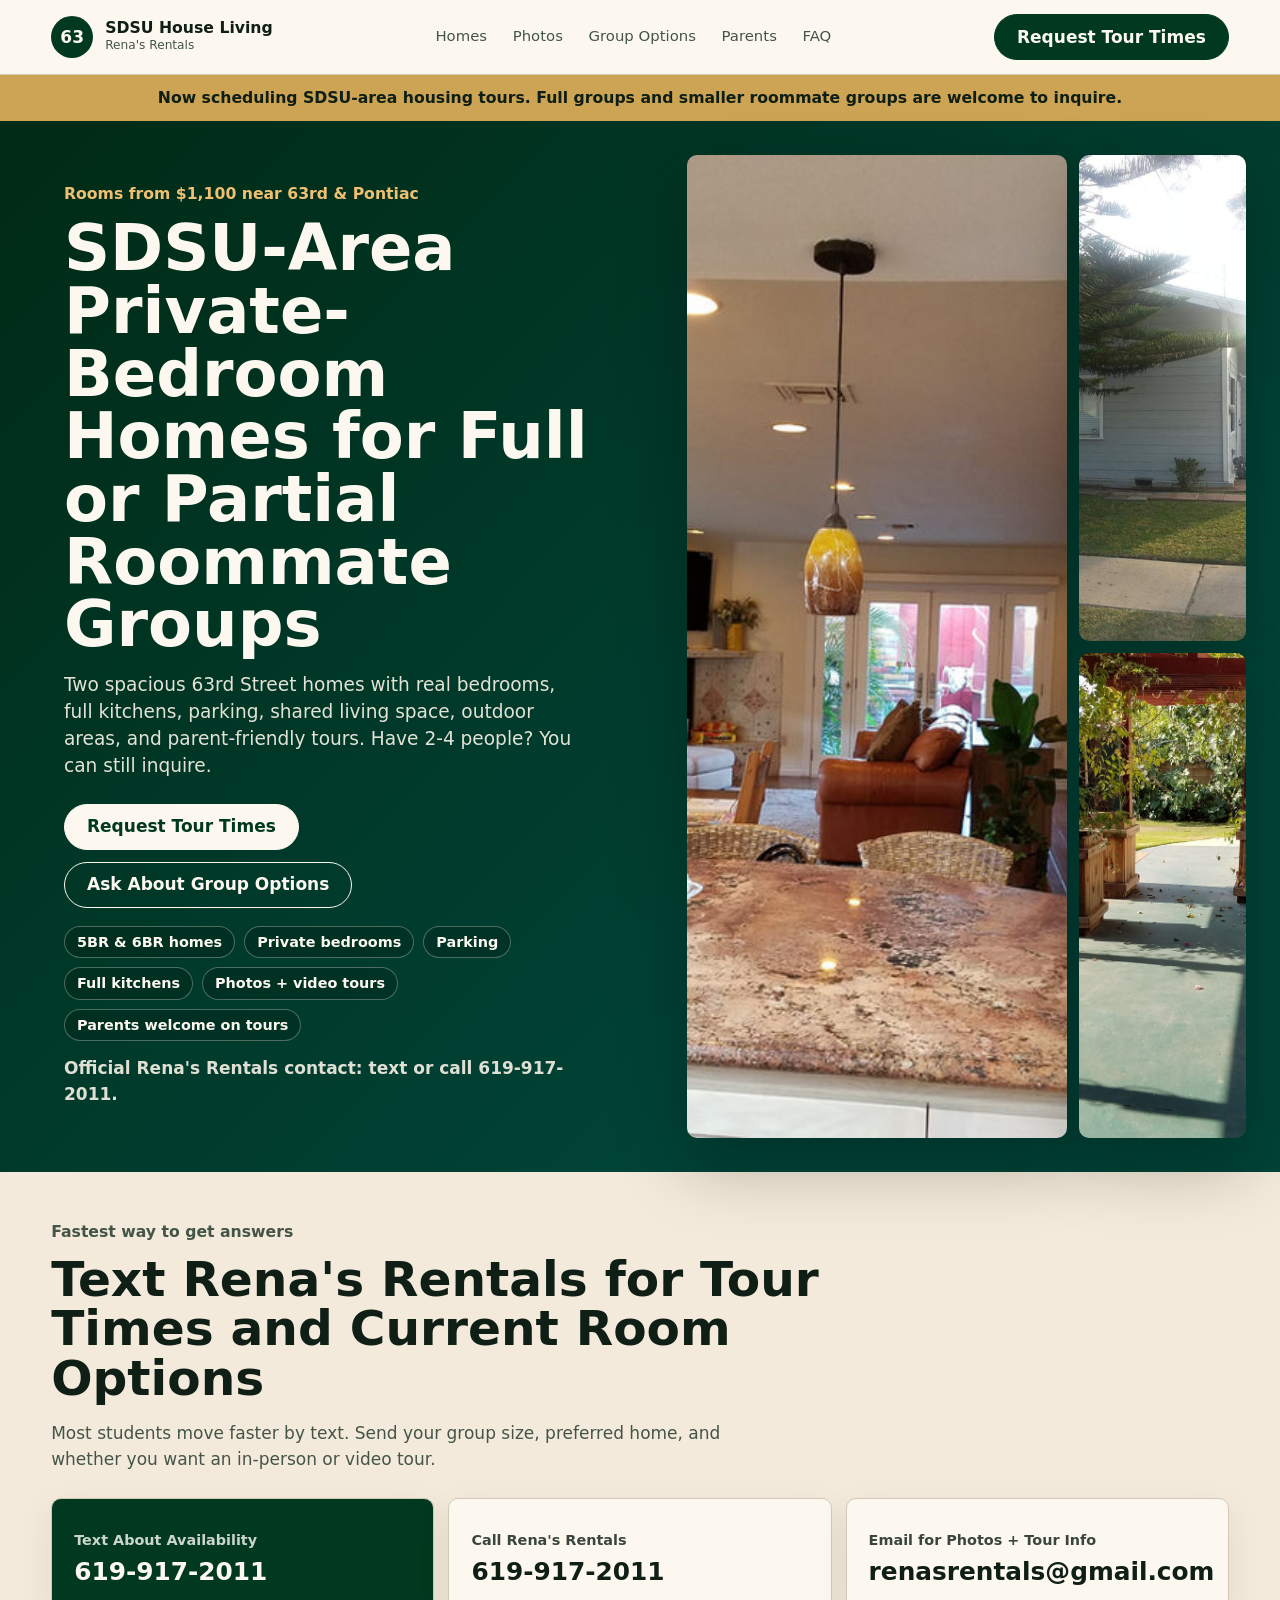
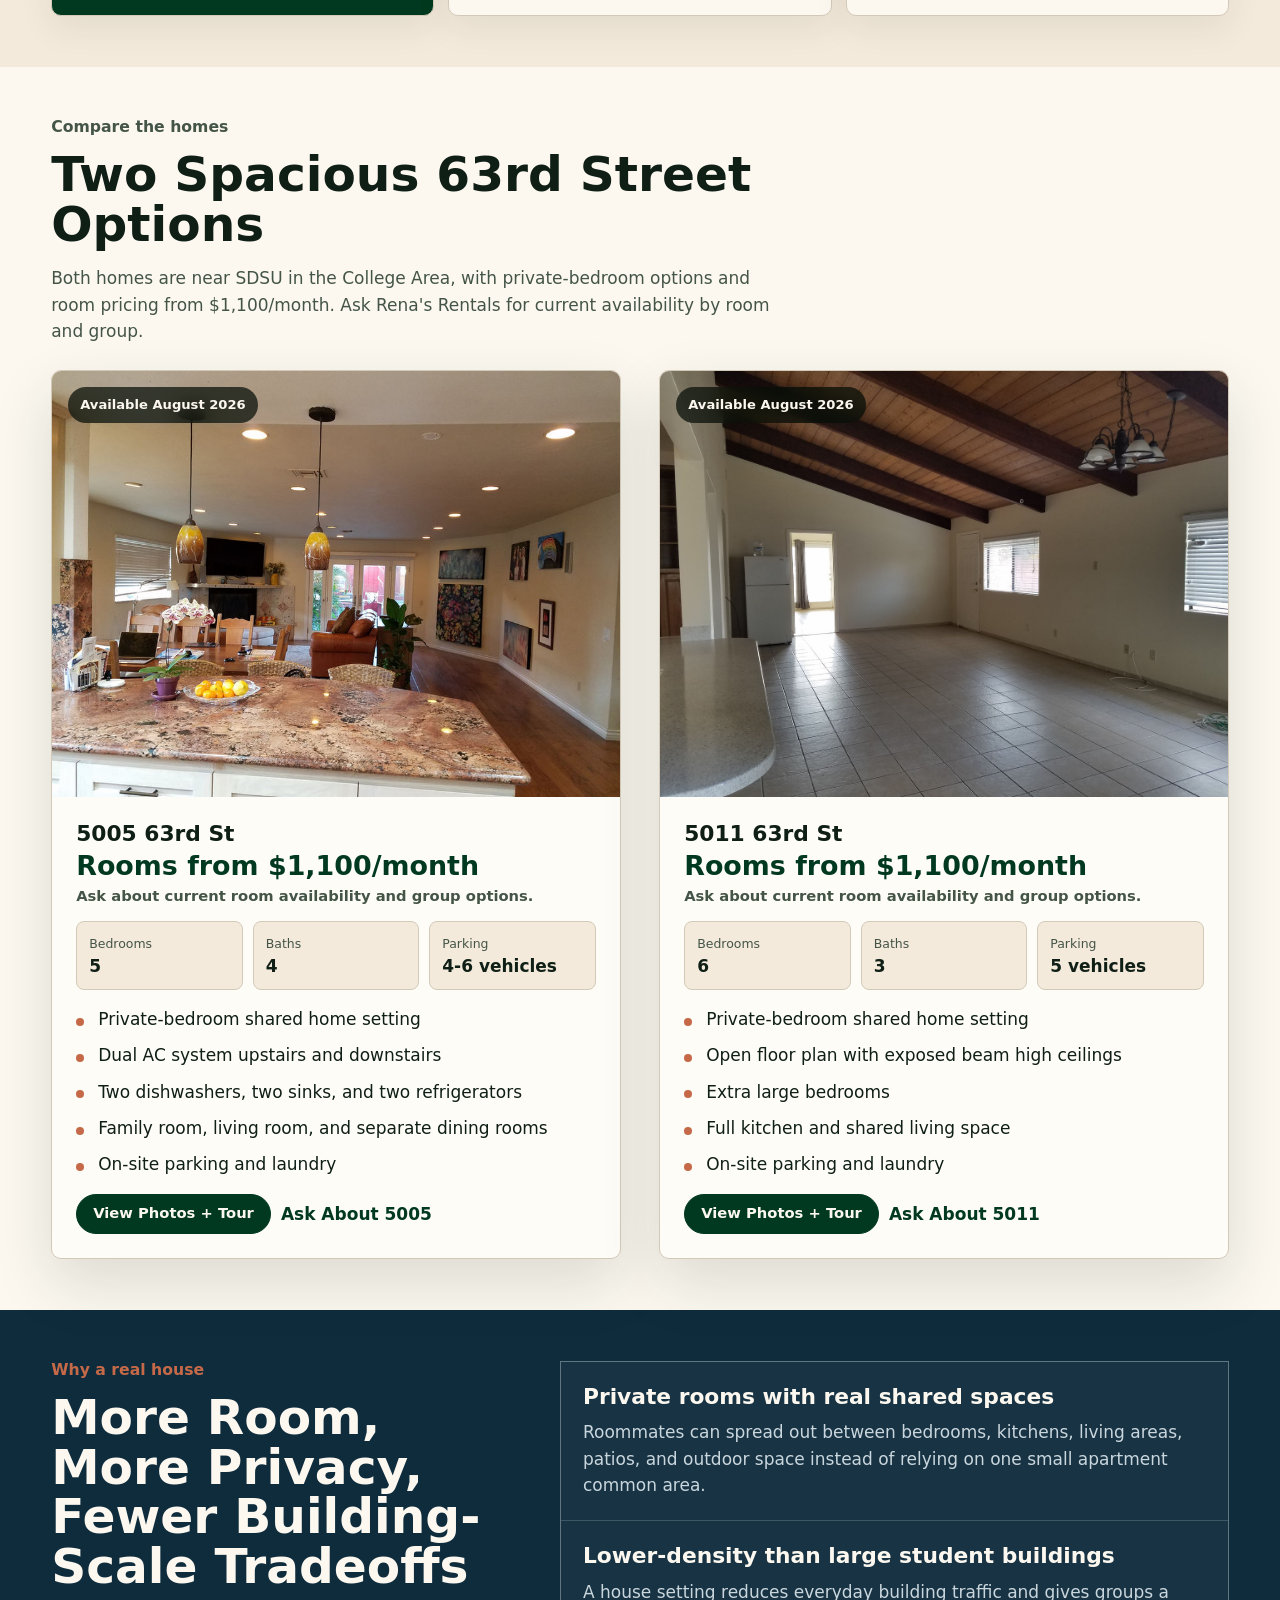
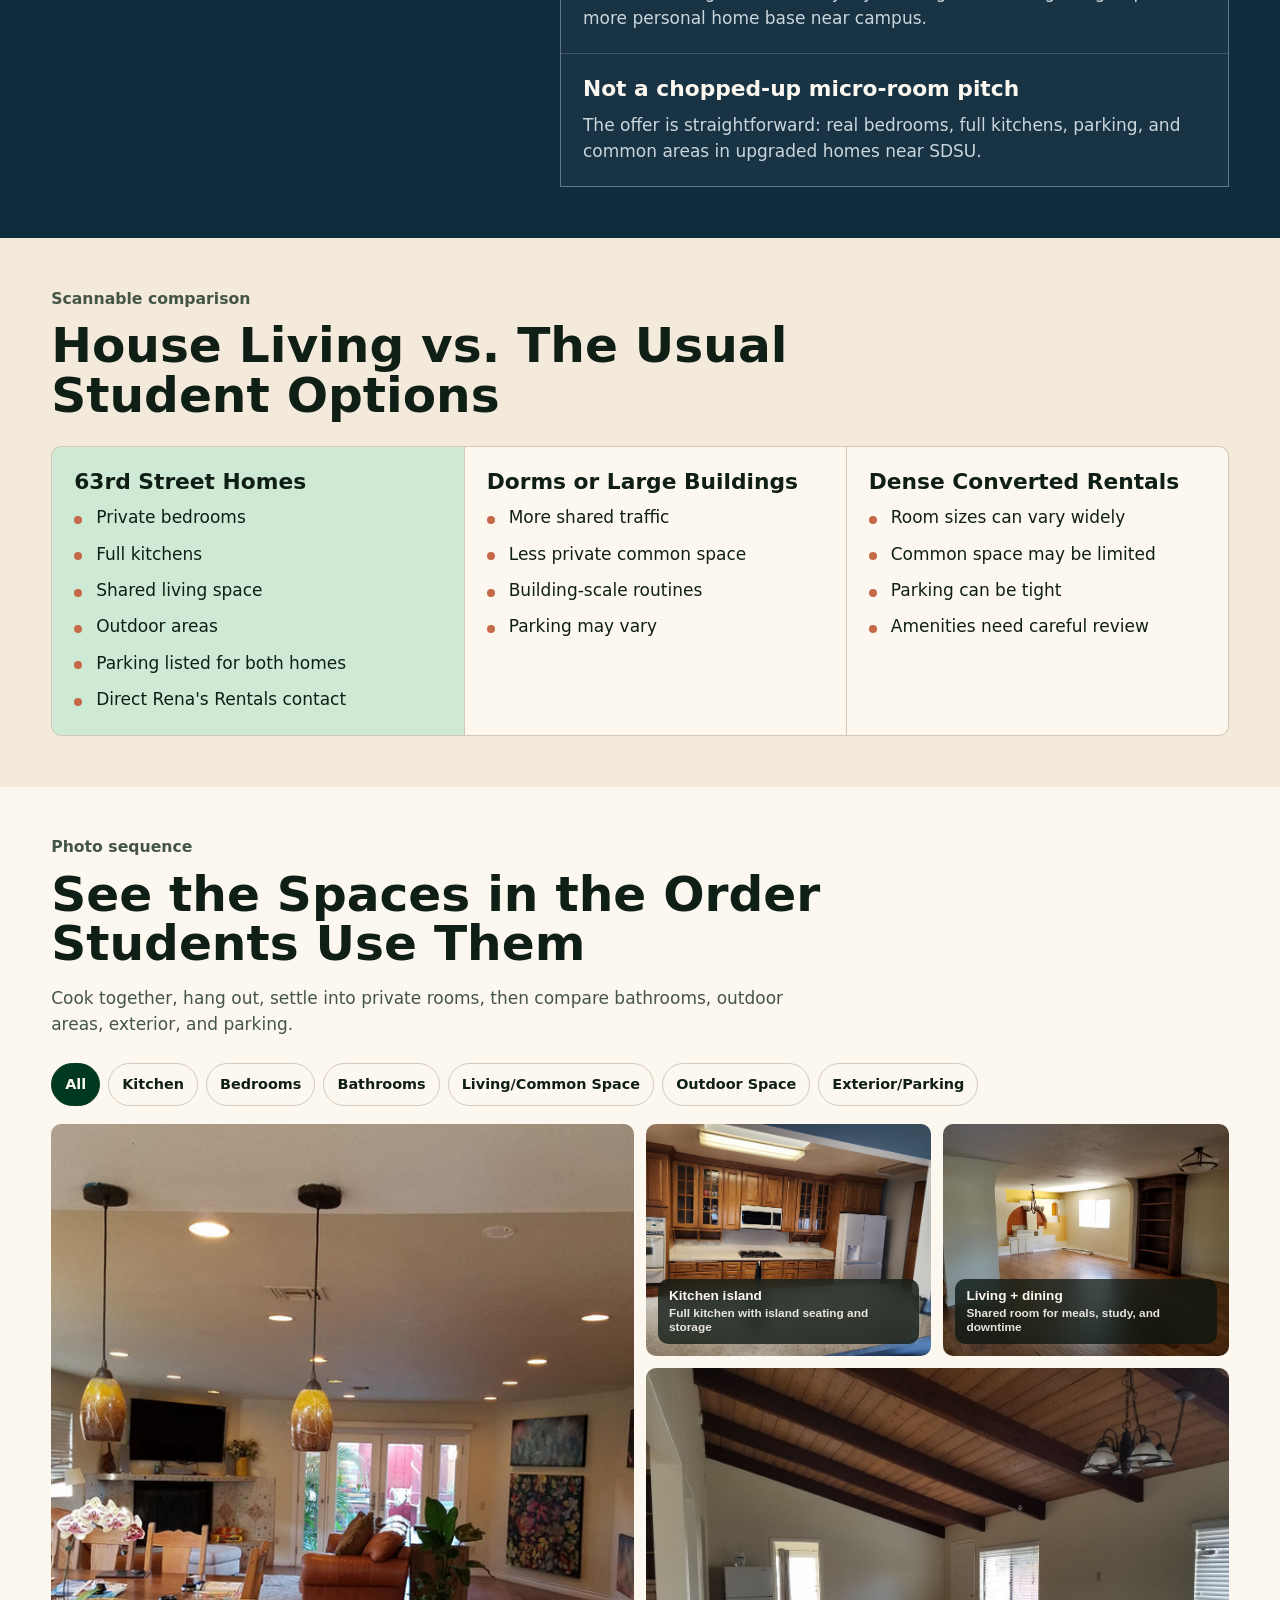
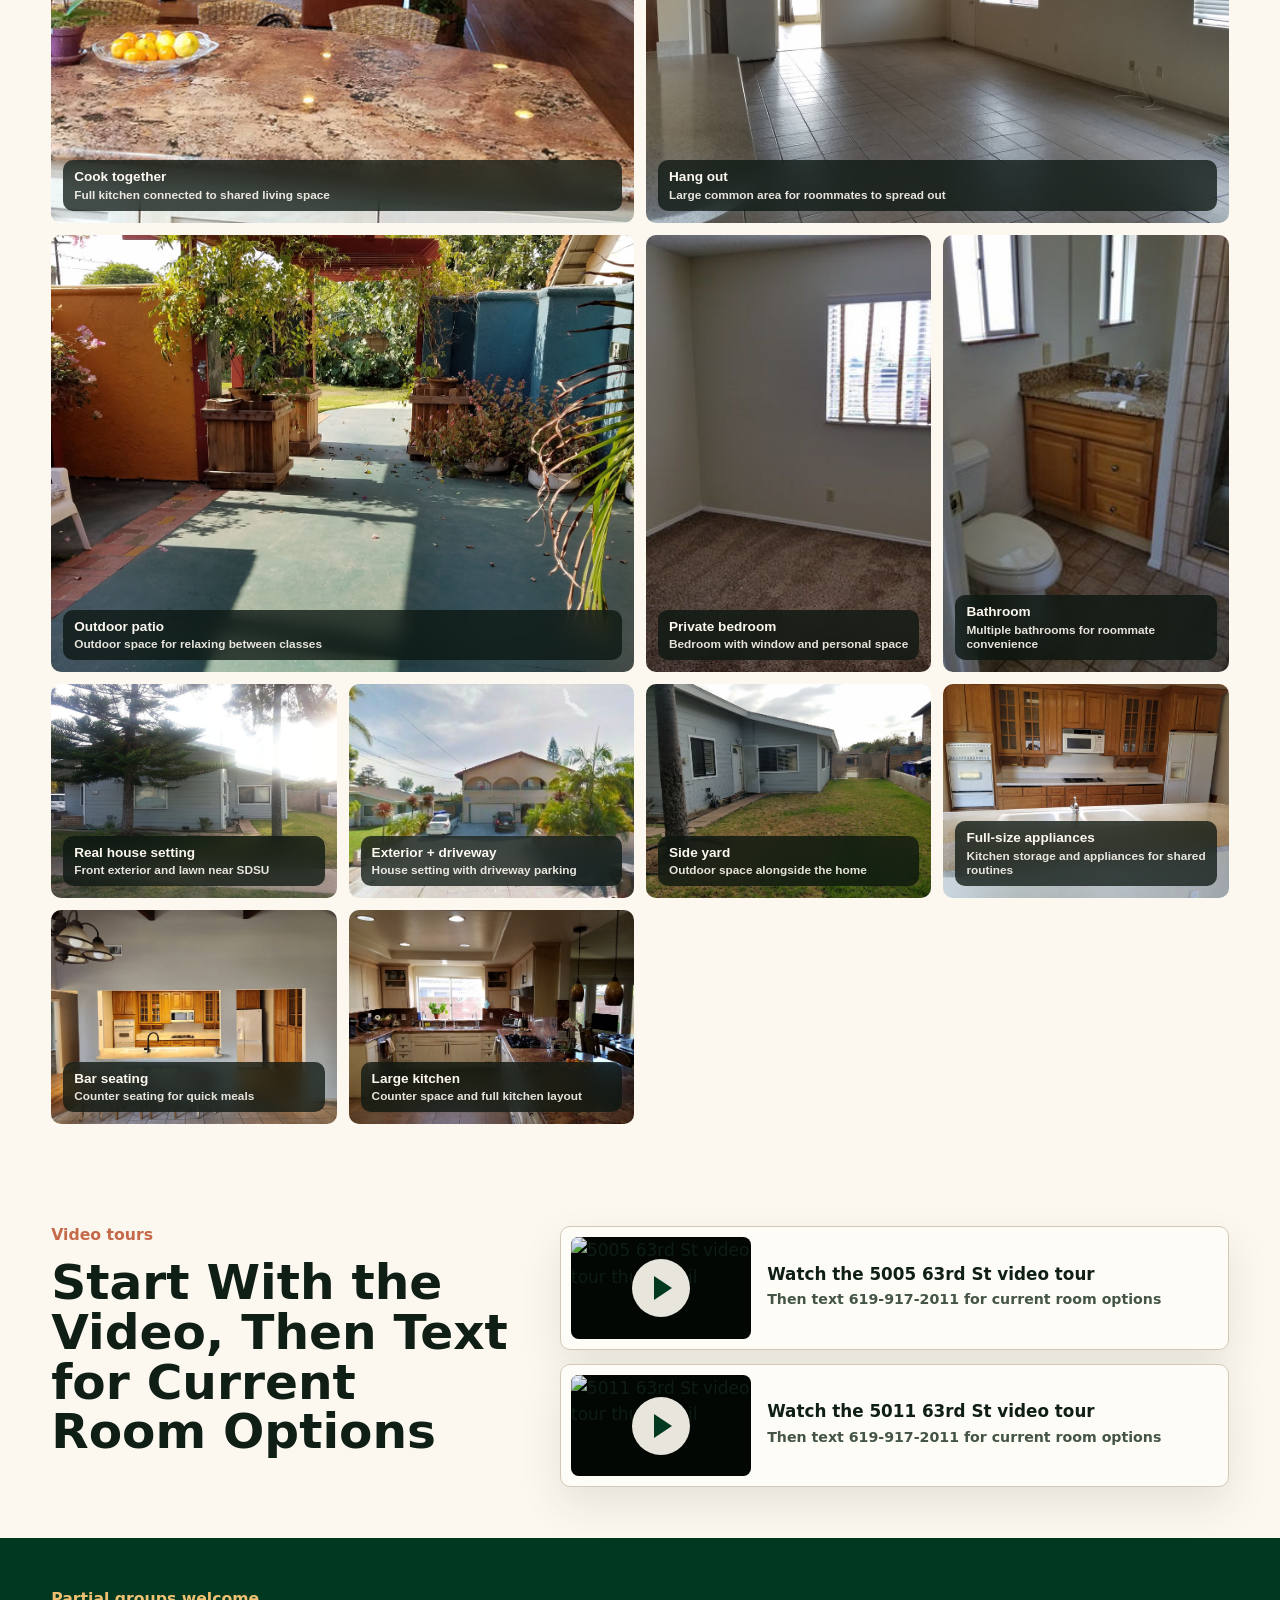
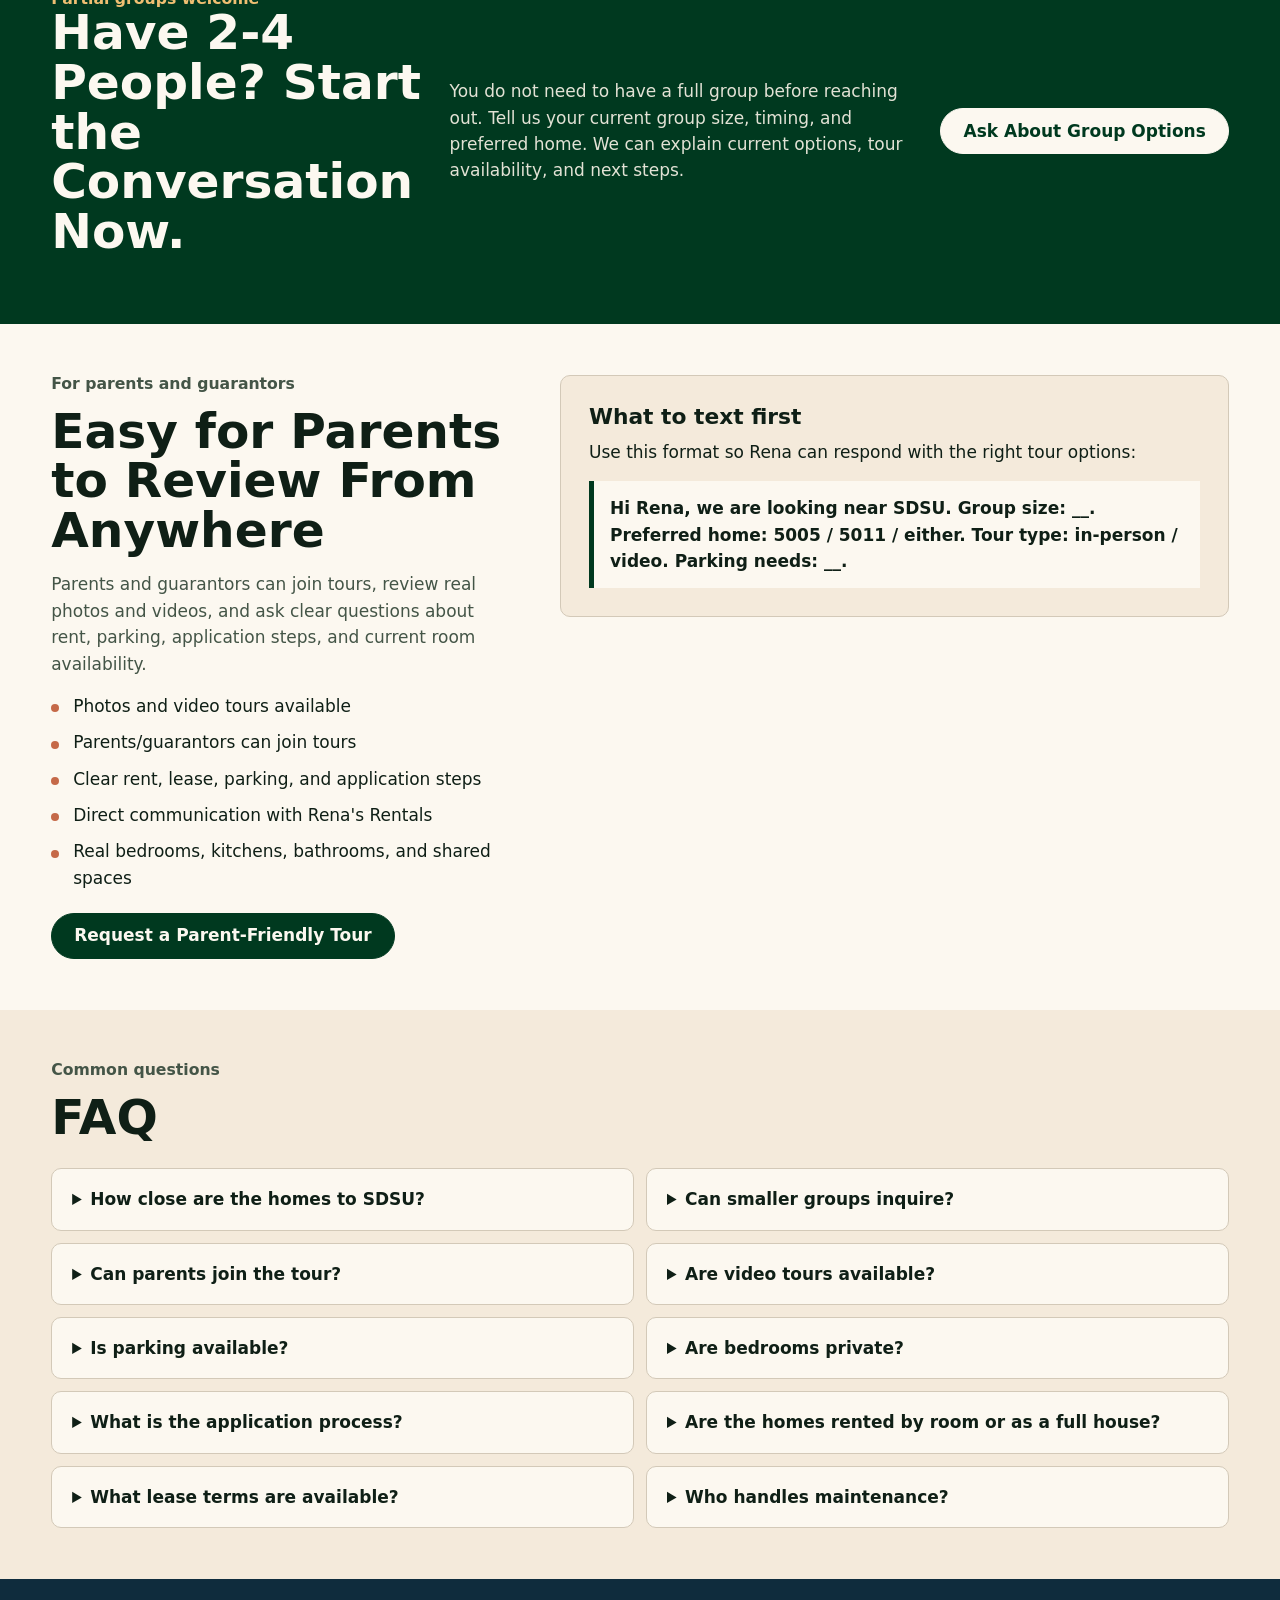
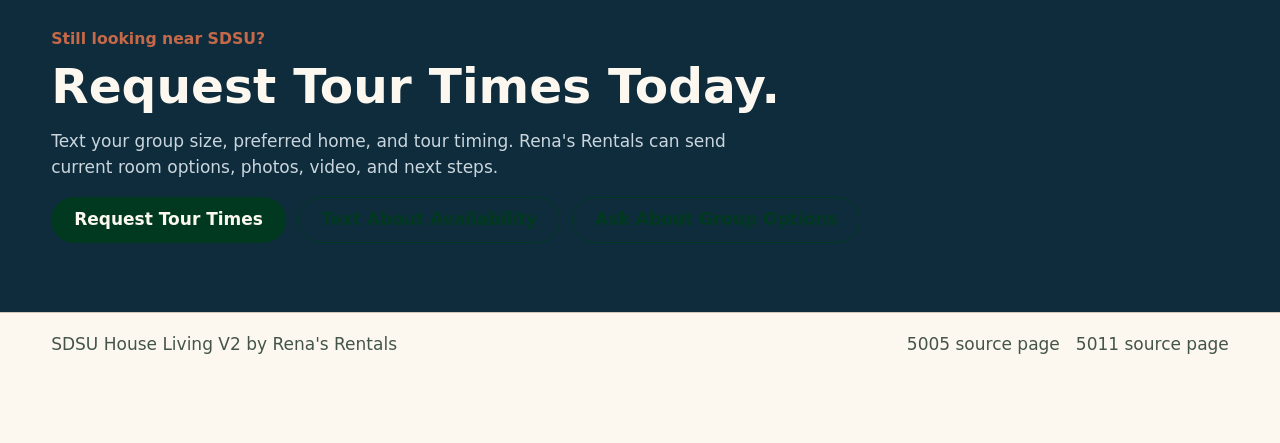
==== index.html @ 227c3fd7 "Initial commit via Netlify [skip ci]" ====
<!doctype html>
<html lang="en">
  <head>
    <meta charset="utf-8">
    <meta name="viewport" content="width=device-width, initial-scale=1">
    <title>SDSU House Living V2 | Private Rooms Near SDSU</title>
    <meta
      name="description"
      content="Private-bedroom SDSU-area homes on 63rd Street with rooms from $1,100, parking, full kitchens, shared living space, and parent-friendly tours."
    >
    <link rel="stylesheet" href="styles-v2.css">
  </head>
  <body>
    <header class="site-header">
      <a class="brand" href="#top" aria-label="SDSU House Living V2 home">
        <span class="brand-mark">63</span>
        <span>
          <strong>SDSU House Living</strong>
          <small>Rena's Rentals</small>
        </span>
      </a>
      <nav class="main-nav" aria-label="Primary navigation">
        <a href="#homes">Homes</a>
        <a href="#gallery">Photos</a>
        <a href="#groups">Group Options</a>
        <a href="#parents">Parents</a>
        <a href="#faq">FAQ</a>
      </nav>
      <a class="button header-cta" data-cta="hero_request_tour" href="#tour">Request Tour Times</a>
    </header>

    <main id="top">
      <section class="urgency-strip" aria-label="Tour scheduling notice">
        <p>Now scheduling SDSU-area housing tours. Full groups and smaller roommate groups are welcome to inquire.</p>
      </section>

      <section class="hero" aria-labelledby="hero-title">
        <div class="hero-copy">
          <p class="eyebrow">Rooms from $1,100 near 63rd & Pontiac</p>
          <h1 id="hero-title">SDSU-Area Private-Bedroom Homes for Full or Partial Roommate Groups</h1>
          <p class="hero-subhead">
            Two spacious 63rd Street homes with real bedrooms, full kitchens, parking, shared living
            space, outdoor areas, and parent-friendly tours. Have 2-4 people? You can still inquire.
          </p>
          <div class="hero-actions" aria-label="Primary actions">
            <a class="button" data-cta="hero_request_tour" href="#tour">Request Tour Times</a>
            <a class="button button-secondary" data-cta="hero_group_options" href="#groups">Ask About Group Options</a>
          </div>
          <ul class="proof-chips" aria-label="Key property facts">
            <li>5BR & 6BR homes</li>
            <li>Private bedrooms</li>
            <li>Parking</li>
            <li>Full kitchens</li>
            <li>Photos + video tours</li>
            <li>Parents welcome on tours</li>
          </ul>
          <p class="trust-line">Official Rena's Rentals contact: text or call 619-917-2011.</p>
        </div>
        <div class="hero-media" aria-label="Property photo collage">
          <img class="hero-main-image" src="assets/property-02.jpeg" alt="Kitchen and shared living space at a Rena's Rentals 63rd Street home">
          <div class="hero-stack" aria-hidden="true">
            <img src="assets/property-11.jpg" alt="">
            <img src="assets/property-08.jpeg" alt="">
          </div>
        </div>
      </section>

      <section class="section contact-choice" id="tour" aria-labelledby="tour-title">
        <div class="section-heading">
          <p class="eyebrow">Fastest way to get answers</p>
          <h2 id="tour-title">Text Rena's Rentals for Tour Times and Current Room Options</h2>
          <p>
            Most students move faster by text. Send your group size, preferred home, and whether you
            want an in-person or video tour.
          </p>
        </div>
        <div class="contact-grid">
          <a class="contact-card primary" data-cta="sticky_text" href="sms:+16199172011?&body=Hi%20Rena%2C%20I%27m%20interested%20in%20the%2063rd%20Street%20SDSU%20homes.%20My%20group%20size%20is%20">
            <span>Text About Availability</span>
            <strong>619-917-2011</strong>
          </a>
          <a class="contact-card" data-cta="sticky_call" href="tel:+16199172011">
            <span>Call Rena's Rentals</span>
            <strong>619-917-2011</strong>
          </a>
          <a class="contact-card" data-cta="parent_tour" href="mailto:renasrentals@gmail.com?subject=SDSU%2063rd%20Street%20tour%20request">
            <span>Email for Photos + Tour Info</span>
            <strong>renasrentals@gmail.com</strong>
          </a>
        </div>
      </section>

      <section class="section" id="homes" aria-labelledby="homes-title">
        <div class="section-heading">
          <p class="eyebrow">Compare the homes</p>
          <h2 id="homes-title">Two Spacious 63rd Street Options</h2>
          <p>
            Both homes are near SDSU in the College Area, with private-bedroom options and room pricing
            from $1,100/month. Ask Rena's Rentals for current availability by room and group.
          </p>
        </div>
        <div class="property-grid" id="property-cards" aria-live="polite"></div>
      </section>

      <section class="section proof-section" aria-labelledby="why-title">
        <div class="split">
          <div>
            <p class="eyebrow">Why a real house</p>
            <h2 id="why-title">More Room, More Privacy, Fewer Building-Scale Tradeoffs</h2>
          </div>
          <div class="proof-list">
            <article>
              <h3>Private rooms with real shared spaces</h3>
              <p>Roommates can spread out between bedrooms, kitchens, living areas, patios, and outdoor space instead of relying on one small apartment common area.</p>
            </article>
            <article>
              <h3>Lower-density than large student buildings</h3>
              <p>A house setting reduces everyday building traffic and gives groups a more personal home base near campus.</p>
            </article>
            <article>
              <h3>Not a chopped-up micro-room pitch</h3>
              <p>The offer is straightforward: real bedrooms, full kitchens, parking, and common areas in upgraded homes near SDSU.</p>
            </article>
          </div>
        </div>
      </section>

      <section class="section quick-compare" aria-labelledby="compare-title">
        <div class="section-heading">
          <p class="eyebrow">Scannable comparison</p>
          <h2 id="compare-title">House Living vs. The Usual Student Options</h2>
        </div>
        <div class="compare-grid">
          <article class="compare-card preferred">
            <h3>63rd Street Homes</h3>
            <ul>
              <li>Private bedrooms</li>
              <li>Full kitchens</li>
              <li>Shared living space</li>
              <li>Outdoor areas</li>
              <li>Parking listed for both homes</li>
              <li>Direct Rena's Rentals contact</li>
            </ul>
          </article>
          <article class="compare-card">
            <h3>Dorms or Large Buildings</h3>
            <ul>
              <li>More shared traffic</li>
              <li>Less private common space</li>
              <li>Building-scale routines</li>
              <li>Parking may vary</li>
            </ul>
          </article>
          <article class="compare-card">
            <h3>Dense Converted Rentals</h3>
            <ul>
              <li>Room sizes can vary widely</li>
              <li>Common space may be limited</li>
              <li>Parking can be tight</li>
              <li>Amenities need careful review</li>
            </ul>
          </article>
        </div>
      </section>

      <section class="section gallery-section" id="gallery" aria-labelledby="gallery-title">
        <div class="section-heading">
          <p class="eyebrow">Photo sequence</p>
          <h2 id="gallery-title">See the Spaces in the Order Students Use Them</h2>
          <p>Cook together, hang out, settle into private rooms, then compare bathrooms, outdoor areas, exterior, and parking.</p>
        </div>
        <div class="gallery-toolbar" aria-label="Gallery filters">
          <button class="filter-button is-active" type="button" data-filter="all">All</button>
          <button class="filter-button" type="button" data-filter="kitchen">Kitchen</button>
          <button class="filter-button" type="button" data-filter="bedrooms">Bedrooms</button>
          <button class="filter-button" type="button" data-filter="bathrooms">Bathrooms</button>
          <button class="filter-button" type="button" data-filter="living">Living/Common Space</button>
          <button class="filter-button" type="button" data-filter="outdoor">Outdoor Space</button>
          <button class="filter-button" type="button" data-filter="exterior">Exterior/Parking</button>
        </div>
        <div class="gallery-grid" id="gallery-grid"></div>
      </section>

      <section class="section video-section" aria-labelledby="video-title">
        <div>
          <p class="eyebrow">Video tours</p>
          <h2 id="video-title">Start With the Video, Then Text for Current Room Options</h2>
        </div>
        <div class="video-grid" id="video-grid"></div>
      </section>

      <section class="section group-section" id="groups" aria-labelledby="groups-title">
        <div>
          <p class="eyebrow">Partial groups welcome</p>
          <h2 id="groups-title">Have 2-4 People? Start the Conversation Now.</h2>
        </div>
        <p>
          You do not need to have a full group before reaching out. Tell us your current group size,
          timing, and preferred home. We can explain current options, tour availability, and next steps.
        </p>
        <a class="button" data-cta="smaller_group_inquiry" href="sms:+16199172011?&body=Hi%20Rena%2C%20we%20have%20a%202-4%20person%20group%20and%20want%20to%20ask%20about%20the%2063rd%20Street%20homes.">Ask About Group Options</a>
      </section>

      <section class="section parent-section" id="parents" aria-labelledby="parents-title">
        <div class="parent-copy">
          <p class="eyebrow">For parents and guarantors</p>
          <h2 id="parents-title">Easy for Parents to Review From Anywhere</h2>
          <p>
            Parents and guarantors can join tours, review real photos and videos, and ask clear
            questions about rent, parking, application steps, and current room availability.
          </p>
          <ul class="check-list">
            <li>Photos and video tours available</li>
            <li>Parents/guarantors can join tours</li>
            <li>Clear rent, lease, parking, and application steps</li>
            <li>Direct communication with Rena's Rentals</li>
            <li>Real bedrooms, kitchens, bathrooms, and shared spaces</li>
          </ul>
          <a class="button" data-cta="parent_tour" href="mailto:renasrentals@gmail.com?subject=Parent-friendly%2063rd%20Street%20tour%20request">Request a Parent-Friendly Tour</a>
        </div>
        <div class="parent-panel">
          <h3>What to text first</h3>
          <p>Use this format so Rena can respond with the right tour options:</p>
          <blockquote>
            Hi Rena, we are looking near SDSU. Group size: __. Preferred home: 5005 / 5011 / either. Tour type: in-person / video. Parking needs: __.
          </blockquote>
        </div>
      </section>

      <section class="section faq-section" id="faq" aria-labelledby="faq-title">
        <div class="section-heading">
          <p class="eyebrow">Common questions</p>
          <h2 id="faq-title">FAQ</h2>
        </div>
        <div class="faq-grid" id="faq-grid"></div>
      </section>

      <section class="section final-cta" aria-labelledby="final-title">
        <p class="eyebrow">Still looking near SDSU?</p>
        <h2 id="final-title">Request Tour Times Today.</h2>
        <p>Text your group size, preferred home, and tour timing. Rena's Rentals can send current room options, photos, video, and next steps.</p>
        <div class="hero-actions">
          <a class="button" data-cta="sticky_tour" href="#tour">Request Tour Times</a>
          <a class="button button-secondary" data-cta="sticky_text" href="sms:+16199172011?&body=Hi%20Rena%2C%20I%27m%20interested%20in%20the%2063rd%20Street%20SDSU%20homes.">Text About Availability</a>
          <a class="button button-secondary" data-cta="hero_group_options" href="#groups">Ask About Group Options</a>
        </div>
      </section>
    </main>

    <footer class="site-footer">
      <p>SDSU House Living V2 by Rena's Rentals</p>
      <p>
        <a href="https://www.renasrentals.com/5005-63rd-st" target="_blank" rel="noreferrer">5005 source page</a>
        <a href="https://www.renasrentals.com/5011-63rd-st" target="_blank" rel="noreferrer">5011 source page</a>
      </p>
    </footer>

    <div class="mobile-cta" aria-label="Quick contact actions">
      <a data-cta="sticky_text" href="sms:+16199172011?&body=Hi%20Rena%2C%20I%27m%20interested%20in%20the%2063rd%20Street%20SDSU%20homes.">Text</a>
      <a data-cta="sticky_call" href="tel:+16199172011">Call</a>
      <a data-cta="sticky_tour" href="#tour">Tour</a>
    </div>

    <div class="photo-modal" id="photo-modal" aria-hidden="true">
      <button class="modal-backdrop" type="button" data-close-modal aria-label="Close enlarged photo"></button>
      <div class="modal-frame" role="dialog" aria-modal="true" aria-labelledby="modal-caption">
        <button class="modal-close" type="button" data-close-modal aria-label="Close enlarged photo">Close</button>
        <img id="modal-image" src="" alt="">
        <p id="modal-caption"></p>
      </div>
    </div>

    <div class="video-modal" id="video-modal" aria-hidden="true">
      <button class="modal-backdrop" type="button" data-close-video-modal aria-label="Close video tour"></button>
      <div class="modal-frame video-frame" role="dialog" aria-modal="true" aria-labelledby="video-modal-title">
        <button class="modal-close" type="button" data-close-video-modal aria-label="Close video tour">Close</button>
        <h2 id="video-modal-title">Video Tour</h2>
        <iframe
          id="video-iframe"
          title="Video tour"
          src=""
          allow="accelerometer; autoplay; clipboard-write; encrypted-media; gyroscope; picture-in-picture; web-share"
          allowfullscreen
        ></iframe>
      </div>
    </div>

    <script src="script-v2.js"></script>
  </body>
</html>
---- styles-v2.css ----
:root {
  color-scheme: light;
  --ink: oklch(22% 0.028 159);
  --muted: oklch(43% 0.03 150);
  --paper: oklch(98% 0.012 89);
  --warm: oklch(94% 0.022 77);
  --line: oklch(84% 0.026 83);
  --green: oklch(30% 0.075 158);
  --green-2: oklch(38% 0.095 158);
  --coral: oklch(62% 0.126 40);
  --gold: oklch(74% 0.11 82);
  --navy: oklch(28% 0.046 237);
  --shadow: 0 24px 60px oklch(25% 0.04 150 / 0.14);
  font-family: "Segoe UI", "Aptos", system-ui, sans-serif;
}

* {
  box-sizing: border-box;
}

*,
*::before,
*::after {
  min-width: 0;
}

html {
  scroll-behavior: smooth;
}

body {
  margin: 0;
  background: var(--paper);
  color: var(--ink);
  font-size: 17px;
  line-height: 1.55;
  overflow-x: hidden;
}

body.modal-open {
  overflow: hidden;
}

a {
  color: inherit;
}

img {
  display: block;
  width: 100%;
  height: auto;
}

h1,
h2,
h3,
p {
  margin-top: 0;
}

h1 {
  max-width: 900px;
  margin-bottom: 16px;
  font-size: clamp(2.45rem, 5vw, 5.05rem);
  line-height: 0.98;
  letter-spacing: 0;
  overflow-wrap: anywhere;
}

h2 {
  margin-bottom: 16px;
  font-size: clamp(2rem, 3.8vw, 4.15rem);
  line-height: 1.02;
  letter-spacing: 0;
  overflow-wrap: anywhere;
}

h3 {
  margin-bottom: 10px;
  font-size: clamp(1.14rem, 1.7vw, 1.55rem);
  line-height: 1.16;
}

p {
  margin-bottom: 16px;
  overflow-wrap: anywhere;
}

.site-header {
  position: sticky;
  top: 0;
  z-index: 30;
  display: flex;
  align-items: center;
  justify-content: space-between;
  gap: 24px;
  padding: 14px clamp(18px, 4vw, 56px);
  background: oklch(98% 0.012 89 / 0.92);
  border-bottom: 1px solid var(--line);
  backdrop-filter: blur(16px);
}

.brand {
  display: inline-flex;
  align-items: center;
  gap: 12px;
  min-width: max-content;
  text-decoration: none;
}

.brand-mark {
  display: grid;
  place-items: center;
  width: 42px;
  height: 42px;
  border-radius: 50%;
  background: var(--green);
  color: var(--paper);
  font-weight: 850;
}

.brand strong,
.brand small {
  display: block;
}

.brand strong {
  font-size: 0.98rem;
  line-height: 1.1;
}

.brand small {
  color: var(--muted);
  font-size: 0.76rem;
}

.main-nav {
  display: flex;
  align-items: center;
  gap: clamp(12px, 2vw, 26px);
  color: var(--muted);
  font-size: 0.93rem;
}

.main-nav a,
.site-footer a {
  text-decoration: none;
}

.main-nav a:hover,
.site-footer a:hover {
  color: var(--green);
}

.button {
  display: inline-flex;
  min-height: 46px;
  align-items: center;
  justify-content: center;
  border: 1px solid var(--green);
  border-radius: 999px;
  padding: 12px 22px;
  background: var(--green);
  color: var(--paper);
  font-weight: 800;
  line-height: 1;
  text-decoration: none;
  cursor: pointer;
  transition: transform 180ms ease, background-color 180ms ease, border-color 180ms ease;
}

.button:hover {
  transform: translateY(-1px);
  background: var(--green-2);
  border-color: var(--green-2);
}

.button-secondary {
  background: transparent;
  color: var(--green);
}

.button-secondary:hover {
  background: oklch(91% 0.035 150);
  color: var(--green);
}

.button-small {
  min-height: 40px;
  padding: 10px 16px;
  font-size: 0.92rem;
}

.urgency-strip {
  padding: 11px clamp(18px, 4vw, 58px);
  background: var(--gold);
  color: var(--ink);
}

.urgency-strip p {
  margin: 0;
  font-size: 0.98rem;
  font-weight: 850;
  text-align: center;
}

.hero {
  display: grid;
  grid-template-columns: minmax(0, 1.02fr) minmax(360px, 0.98fr);
  min-height: clamp(590px, 72svh, 760px);
  background: linear-gradient(135deg, oklch(25% 0.065 158), oklch(34% 0.068 177) 72%);
  color: var(--paper);
}

.hero-copy {
  display: flex;
  flex-direction: column;
  justify-content: center;
  padding: clamp(30px, 5vw, 76px) clamp(22px, 5vw, 66px);
}

.eyebrow {
  margin: 0 0 13px;
  color: var(--coral);
  font-weight: 850;
  font-size: 0.98rem;
  line-height: 1.2;
}

.hero .eyebrow {
  color: oklch(83% 0.11 78);
}

.hero-subhead {
  max-width: 760px;
  color: oklch(91% 0.018 107);
  font-size: clamp(1.05rem, 1.45vw, 1.26rem);
  line-height: 1.45;
}

.hero-actions {
  display: flex;
  flex-wrap: wrap;
  gap: 12px;
  margin: 8px 0 18px;
}

.hero .button {
  background: var(--paper);
  border-color: var(--paper);
  color: var(--green);
}

.hero .button-secondary {
  background: transparent;
  color: var(--paper);
}

.proof-chips {
  display: flex;
  flex-wrap: wrap;
  gap: 9px;
  max-width: 720px;
  margin: 0 0 14px;
  padding: 0;
  list-style: none;
}

.proof-chips li {
  border: 1px solid oklch(94% 0.02 100 / 0.32);
  border-radius: 999px;
  padding: 8px 12px;
  background: oklch(20% 0.04 160 / 0.28);
  color: var(--paper);
  font-size: 0.9rem;
  font-weight: 800;
  line-height: 1;
}

.trust-line {
  margin: 0;
  color: oklch(90% 0.016 101);
  font-weight: 760;
}

.hero-media {
  display: grid;
  grid-template-columns: 1fr 0.44fr;
  gap: 12px;
  min-height: 0;
  padding: clamp(18px, 3vw, 34px);
  align-self: stretch;
}

.hero-media img {
  height: 100%;
  object-fit: cover;
  border-radius: 10px;
  box-shadow: 0 26px 70px oklch(12% 0.02 150 / 0.28);
}

.hero-main-image {
  min-height: 100%;
}

.hero-stack {
  display: grid;
  gap: 12px;
}

.section {
  padding: clamp(26px, 4vw, 58px) clamp(18px, 4vw, 58px);
}

.section-heading {
  max-width: 890px;
  margin-bottom: clamp(16px, 2vw, 26px);
}

.section-heading p {
  max-width: 740px;
  color: var(--muted);
}

.contact-choice {
  background: var(--warm);
}

.contact-grid {
  display: grid;
  grid-template-columns: repeat(3, minmax(0, 1fr));
  gap: 14px;
}

.contact-card {
  display: grid;
  gap: 7px;
  min-height: 118px;
  align-content: center;
  border: 1px solid var(--line);
  border-radius: 10px;
  padding: clamp(16px, 2vw, 22px);
  background: var(--paper);
  text-decoration: none;
  box-shadow: 0 12px 34px oklch(25% 0.04 150 / 0.08);
}

.contact-card.primary {
  background: var(--green);
  color: var(--paper);
}

.contact-card span {
  color: inherit;
  font-size: 0.9rem;
  font-weight: 800;
  opacity: 0.82;
}

.contact-card strong {
  font-size: clamp(1.12rem, 2vw, 1.55rem);
  line-height: 1.1;
}

.property-grid {
  display: grid;
  grid-template-columns: repeat(2, minmax(0, 1fr));
  gap: clamp(20px, 3vw, 40px);
}

.property-card {
  display: grid;
  overflow: hidden;
  border: 1px solid var(--line);
  border-radius: 10px;
  background: oklch(99% 0.008 88);
  box-shadow: var(--shadow);
}

.property-image-wrap {
  position: relative;
  aspect-ratio: 4 / 3;
  min-height: 0;
  overflow: hidden;
}

.property-image-wrap img {
  position: absolute;
  inset: 0;
  height: 100%;
  width: 100%;
  object-fit: cover;
}

.property-badge {
  position: absolute;
  left: 16px;
  top: 16px;
  border-radius: 999px;
  padding: 8px 12px;
  background: oklch(15% 0.02 150 / 0.72);
  color: var(--paper);
  font-size: 0.82rem;
  font-weight: 850;
  backdrop-filter: blur(10px);
}

.property-content {
  display: grid;
  gap: 16px;
  padding: clamp(16px, 2.2vw, 24px);
}

.price {
  margin: -4px 0 0;
  color: var(--green);
  font-size: clamp(1.35rem, 2.1vw, 2rem);
  font-weight: 875;
  line-height: 1.05;
}

.price small {
  display: block;
  margin-top: 6px;
  color: var(--muted);
  font-size: 0.92rem;
  font-weight: 700;
  line-height: 1.3;
}

.specs {
  display: grid;
  grid-template-columns: repeat(3, minmax(0, 1fr));
  gap: 10px;
  margin: 0;
}

.specs div {
  padding: 12px;
  border: 1px solid var(--line);
  border-radius: 8px;
  background: var(--warm);
}

.specs dt {
  color: var(--muted);
  font-size: 0.78rem;
}

.specs dd {
  margin: 4px 0 0;
  color: var(--ink);
  font-weight: 850;
  line-height: 1.15;
}

.check-list,
.compare-card ul,
.feature-list {
  display: grid;
  gap: 10px;
  margin: 0;
  padding: 0;
  list-style: none;
}

.check-list li,
.compare-card li,
.feature-list li {
  position: relative;
  padding-left: 22px;
}

.check-list li::before,
.compare-card li::before,
.feature-list li::before {
  content: "";
  position: absolute;
  left: 0;
  top: 0.68em;
  width: 8px;
  height: 8px;
  border-radius: 50%;
  background: var(--coral);
}

.card-actions,
.video-actions {
  display: flex;
  flex-wrap: wrap;
  align-items: center;
  gap: 10px;
}

.text-link {
  color: var(--green);
  font-weight: 850;
  text-decoration: none;
}

.proof-section {
  background: var(--navy);
  color: var(--paper);
}

.split,
.parent-section,
.video-section {
  display: grid;
  grid-template-columns: minmax(260px, 0.82fr) minmax(300px, 1.18fr);
  gap: clamp(20px, 4vw, 44px);
  align-items: start;
}

.proof-list {
  display: grid;
  gap: 1px;
  border: 1px solid oklch(82% 0.018 225 / 0.28);
  background: oklch(82% 0.018 225 / 0.28);
}

.proof-list article {
  padding: clamp(16px, 2vw, 22px);
  background: oklch(31% 0.045 237);
}

.proof-list p {
  margin: 0;
  color: oklch(87% 0.016 232);
}

.quick-compare,
.faq-section {
  background: var(--warm);
}

.compare-grid {
  display: grid;
  grid-template-columns: 1.08fr 1fr 1fr;
  gap: 1px;
  overflow: hidden;
  border: 1px solid var(--line);
  border-radius: 10px;
  background: var(--line);
}

.compare-card {
  padding: clamp(16px, 2vw, 22px);
  background: var(--paper);
}

.compare-card.preferred {
  background: oklch(91% 0.041 151);
}

.gallery-toolbar {
  display: flex;
  flex-wrap: wrap;
  gap: 8px;
  margin-bottom: 18px;
}

.filter-button {
  min-height: 40px;
  border: 1px solid var(--line);
  border-radius: 999px;
  padding: 9px 13px;
  background: var(--paper);
  color: var(--ink);
  font: inherit;
  font-size: 0.9rem;
  font-weight: 800;
  cursor: pointer;
}

.filter-button.is-active {
  border-color: var(--green);
  background: var(--green);
  color: var(--paper);
}

.gallery-grid {
  display: grid;
  grid-template-columns: repeat(4, minmax(0, 1fr));
  grid-auto-flow: dense;
  gap: 12px;
}

.gallery-item {
  position: relative;
  min-height: 160px;
  margin: 0;
  overflow: hidden;
  border: 0;
  border-radius: 10px;
  padding: 0;
  background: var(--line);
  color: inherit;
  text-align: left;
  cursor: zoom-in;
}

.gallery-item.is-featured {
  grid-column: span 2;
  grid-row: span 2;
}

.gallery-item.is-wide {
  grid-column: span 2;
}

.gallery-item img {
  height: 100%;
  aspect-ratio: 4 / 3;
  object-fit: cover;
}

.gallery-item.is-featured img {
  aspect-ratio: 5 / 6;
}

.gallery-caption {
  position: absolute;
  inset: auto 12px 12px;
  display: grid;
  gap: 3px;
  border-radius: 10px;
  padding: 9px 11px;
  background: oklch(18% 0.02 160 / 0.75);
  color: var(--paper);
  backdrop-filter: blur(10px);
}

.gallery-caption strong {
  font-size: 0.85rem;
  line-height: 1.12;
}

.gallery-caption small {
  font-size: 0.74rem;
  font-weight: 700;
  line-height: 1.2;
  opacity: 0.9;
}

.video-grid {
  display: grid;
  gap: 14px;
}

.video-card {
  display: grid;
  grid-template-columns: minmax(180px, 0.4fr) minmax(220px, 1fr);
  align-items: center;
  gap: 16px;
  width: 100%;
  border: 1px solid var(--line);
  border-radius: 10px;
  padding: 10px;
  background: oklch(99% 0.008 88);
  color: var(--ink);
  font: inherit;
  text-align: left;
  cursor: pointer;
  box-shadow: 0 18px 42px oklch(25% 0.04 150 / 0.1);
}

.video-card:hover {
  border-color: var(--green);
}

.video-card strong,
.video-card small {
  display: block;
}

.video-card strong {
  font-size: clamp(1.05rem, 1.3vw, 1.28rem);
  line-height: 1.15;
}

.video-card small {
  margin-top: 5px;
  color: var(--muted);
  font-weight: 750;
}

.video-thumb {
  position: relative;
  display: block;
  overflow: hidden;
  border-radius: 8px;
  background: oklch(12% 0.02 150);
}

.video-thumb img {
  aspect-ratio: 16 / 9;
  height: 100%;
  object-fit: cover;
}

.video-thumb::after {
  content: "";
  position: absolute;
  inset: 0;
  background: linear-gradient(180deg, oklch(12% 0.02 150 / 0.05), oklch(12% 0.02 150 / 0.28));
}

.video-play-icon {
  position: absolute;
  z-index: 1;
  left: 50%;
  top: 50%;
  display: grid;
  width: 58px;
  height: 58px;
  place-items: center;
  border-radius: 50%;
  background: oklch(98% 0.012 89 / 0.92);
  transform: translate(-50%, -50%);
}

.video-play-icon::before {
  content: "";
  margin-left: 4px;
  border-top: 12px solid transparent;
  border-bottom: 12px solid transparent;
  border-left: 18px solid var(--green);
}

.group-section {
  display: grid;
  grid-template-columns: minmax(260px, 0.8fr) minmax(280px, 1fr) auto;
  gap: clamp(16px, 3vw, 28px);
  align-items: center;
  background: var(--green);
  color: var(--paper);
}

.group-section .eyebrow {
  color: oklch(83% 0.11 78);
}

.group-section p {
  margin: 0;
  color: oklch(91% 0.018 107);
}

.group-section .button {
  background: var(--paper);
  border-color: var(--paper);
  color: var(--green);
  white-space: nowrap;
}

.parent-copy p,
.faq-grid p {
  color: var(--muted);
}

.parent-copy .button {
  margin-top: 22px;
}

.parent-panel {
  border: 1px solid var(--line);
  border-radius: 10px;
  padding: clamp(18px, 2.5vw, 28px);
  background: var(--warm);
}

.parent-panel blockquote {
  margin: 16px 0 0;
  border-left: 5px solid var(--green);
  padding: 14px 16px;
  background: var(--paper);
  color: var(--ink);
  font-weight: 750;
}

.faq-grid {
  display: grid;
  grid-template-columns: repeat(2, minmax(0, 1fr));
  gap: 12px;
}

details {
  border: 1px solid var(--line);
  border-radius: 10px;
  background: var(--paper);
}

summary {
  min-height: 58px;
  padding: 17px 20px;
  color: var(--ink);
  font-weight: 850;
  cursor: pointer;
}

details p {
  margin: 0;
  padding: 0 20px 20px;
}

.final-cta {
  background: var(--navy);
  color: var(--paper);
}

.final-cta p:not(.eyebrow) {
  max-width: 740px;
  color: oklch(87% 0.016 232);
}

.site-footer {
  display: flex;
  justify-content: space-between;
  gap: 20px;
  padding: 18px clamp(18px, 4vw, 58px) 86px;
  border-top: 1px solid var(--line);
  color: var(--muted);
}

.site-footer p {
  margin: 0;
}

.site-footer p:last-child {
  display: flex;
  flex-wrap: wrap;
  gap: 16px;
}

.mobile-cta {
  display: none;
}

.photo-modal,
.video-modal {
  position: fixed;
  inset: 0;
  z-index: 60;
  display: none;
  place-items: center;
  padding: clamp(16px, 3vw, 36px);
}

.photo-modal.is-open,
.video-modal.is-open {
  display: grid;
}

.modal-backdrop {
  position: absolute;
  inset: 0;
  border: 0;
  background: oklch(14% 0.024 150 / 0.82);
  cursor: zoom-out;
}

.modal-frame {
  position: relative;
  z-index: 1;
  display: grid;
  gap: 12px;
  width: min(1100px, 96vw);
  max-height: 92svh;
  padding: 12px;
  border-radius: 10px;
  background: var(--paper);
  box-shadow: 0 30px 90px oklch(12% 0.02 150 / 0.45);
}

.modal-frame img {
  width: 100%;
  max-height: 78svh;
  object-fit: contain;
  border-radius: 8px;
  background: oklch(12% 0.02 150);
}

.modal-frame p {
  margin: 0;
  color: var(--ink);
  font-weight: 850;
}

.video-frame {
  width: min(1000px, 96vw);
  background: oklch(12% 0.02 150);
}

.video-frame h2 {
  margin: 0;
  color: var(--paper);
  font-size: clamp(1.25rem, 2vw, 1.8rem);
  line-height: 1.15;
}

.video-frame iframe {
  width: 100%;
  aspect-ratio: 16 / 9;
  border: 0;
  border-radius: 8px;
  background: oklch(8% 0.02 150);
}

.modal-close {
  position: absolute;
  top: 18px;
  right: 18px;
  min-height: 42px;
  border: 1px solid oklch(98% 0.01 90 / 0.5);
  border-radius: 999px;
  padding: 10px 14px;
  background: oklch(14% 0.024 150 / 0.72);
  color: var(--paper);
  font: inherit;
  font-weight: 850;
  cursor: pointer;
}

.gallery-item:focus-visible,
.filter-button:focus-visible,
.video-card:focus-visible,
.button:focus-visible,
a:focus-visible,
summary:focus-visible {
  outline: 3px solid oklch(78% 0.12 82);
  outline-offset: 3px;
}

@media (max-width: 1080px) {
  .main-nav {
    display: none;
  }

  .hero,
  .property-grid,
  .split,
  .compare-grid,
  .parent-section,
  .video-section {
    grid-template-columns: 1fr;
  }

  .hero {
    min-height: auto;
  }

  .hero-media {
    min-height: 420px;
    order: -1;
  }

  .contact-grid,
  .group-section,
  .faq-grid {
    grid-template-columns: 1fr;
  }

  .group-section .button {
    justify-self: start;
  }

  .gallery-grid {
    grid-template-columns: repeat(2, minmax(0, 1fr));
  }
}

@media (max-width: 720px) {
  body {
    font-size: 16px;
    padding-bottom: 78px;
  }

  .site-header {
    padding: 12px 16px;
  }

  .brand-mark {
    width: 38px;
    height: 38px;
  }

  .header-cta {
    display: none;
  }

  .urgency-strip p {
    font-size: 0.88rem;
    line-height: 1.3;
    text-wrap: balance;
  }

  .hero-media {
    display: block;
    min-height: 190px;
    max-height: 190px;
    padding: 0;
    overflow: hidden;
  }

  .hero-media img {
    height: 100%;
    border-radius: 0;
    object-position: center center;
    box-shadow: none;
  }

  .hero-stack {
    display: none;
  }

  .hero-copy {
    padding: 24px 18px 30px;
  }

  h1 {
    font-size: clamp(1.92rem, 8vw, 2.35rem);
    line-height: 1.04;
  }

  h2 {
    font-size: clamp(1.72rem, 7.4vw, 2.28rem);
    line-height: 1.08;
  }

  .section {
    padding: 26px 18px;
  }

  .hero-actions,
  .card-actions {
    display: grid;
    grid-template-columns: 1fr;
  }

  .button,
  .button-secondary {
    width: 100%;
    white-space: normal;
    text-align: center;
  }

  .proof-chips {
    gap: 7px;
  }

  .proof-chips li {
    font-size: 0.82rem;
  }

  .property-image-wrap {
    aspect-ratio: 4 / 3;
  }

  .specs {
    grid-template-columns: 1fr;
  }

  .gallery-toolbar {
    flex-wrap: nowrap;
    overflow-x: auto;
    padding-bottom: 6px;
  }

  .filter-button {
    flex: 0 0 auto;
  }

  .gallery-grid {
    display: flex;
    overflow-x: auto;
    gap: 12px;
    scroll-snap-type: x mandatory;
    padding-bottom: 8px;
  }

  .gallery-item,
  .gallery-item.is-featured,
  .gallery-item.is-wide {
    flex: 0 0 84%;
    min-height: 230px;
    scroll-snap-align: start;
  }

  .video-card {
    grid-template-columns: 1fr;
  }

  .contact-card {
    min-height: 96px;
  }

  .site-footer {
    display: grid;
    padding-bottom: 98px;
  }

  .mobile-cta {
    position: fixed;
    z-index: 40;
    left: 12px;
    right: auto;
    bottom: 12px;
    width: calc(100vw - 24px);
    max-width: 366px;
    display: grid;
    grid-template-columns: repeat(3, 1fr);
    gap: 8px;
    padding: 8px;
    border: 1px solid var(--line);
    border-radius: 999px;
    background: oklch(98% 0.012 89 / 0.94);
    box-shadow: var(--shadow);
    backdrop-filter: blur(16px);
  }

  .mobile-cta a {
    display: grid;
    min-height: 44px;
    place-items: center;
    border-radius: 999px;
    background: var(--green);
    color: var(--paper);
    font-weight: 850;
    text-decoration: none;
  }
}

@media (max-width: 390px) {
  .brand strong {
    font-size: 0.9rem;
  }

  .brand small {
    font-size: 0.7rem;
  }
}
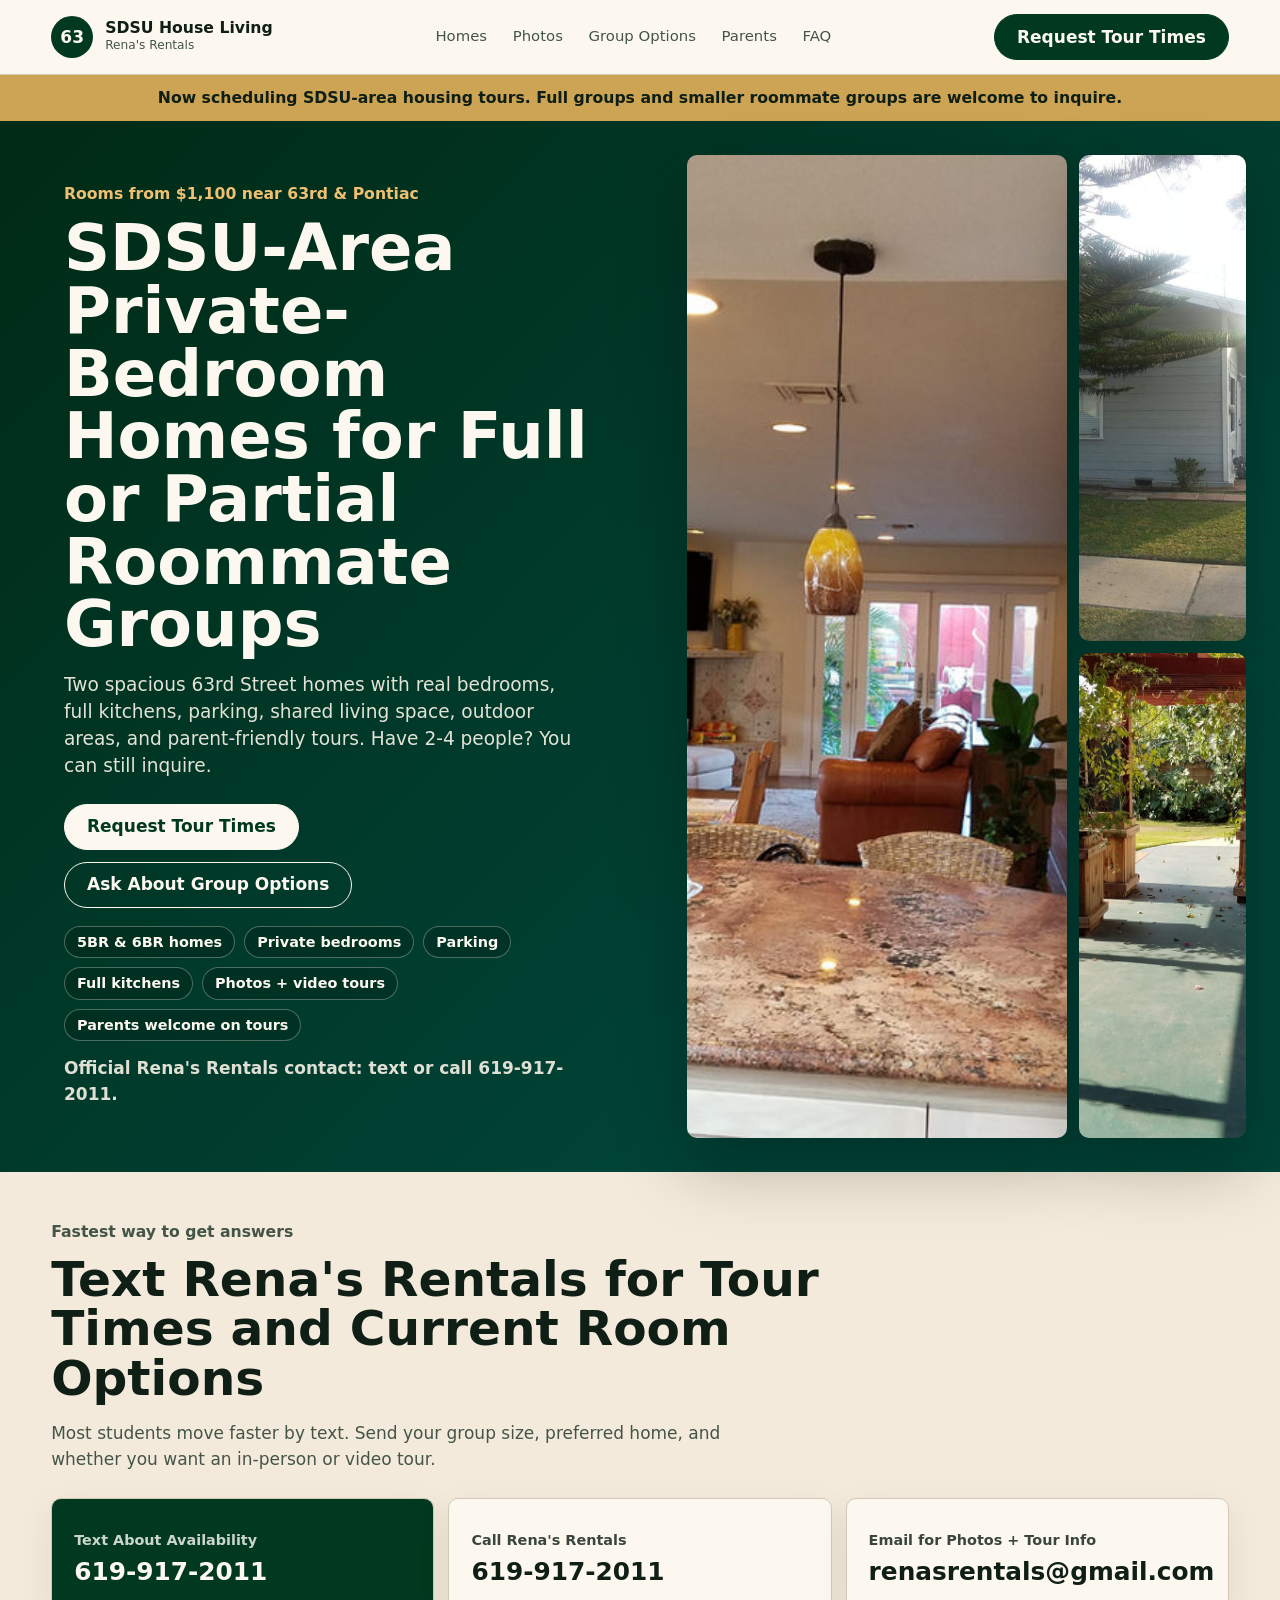
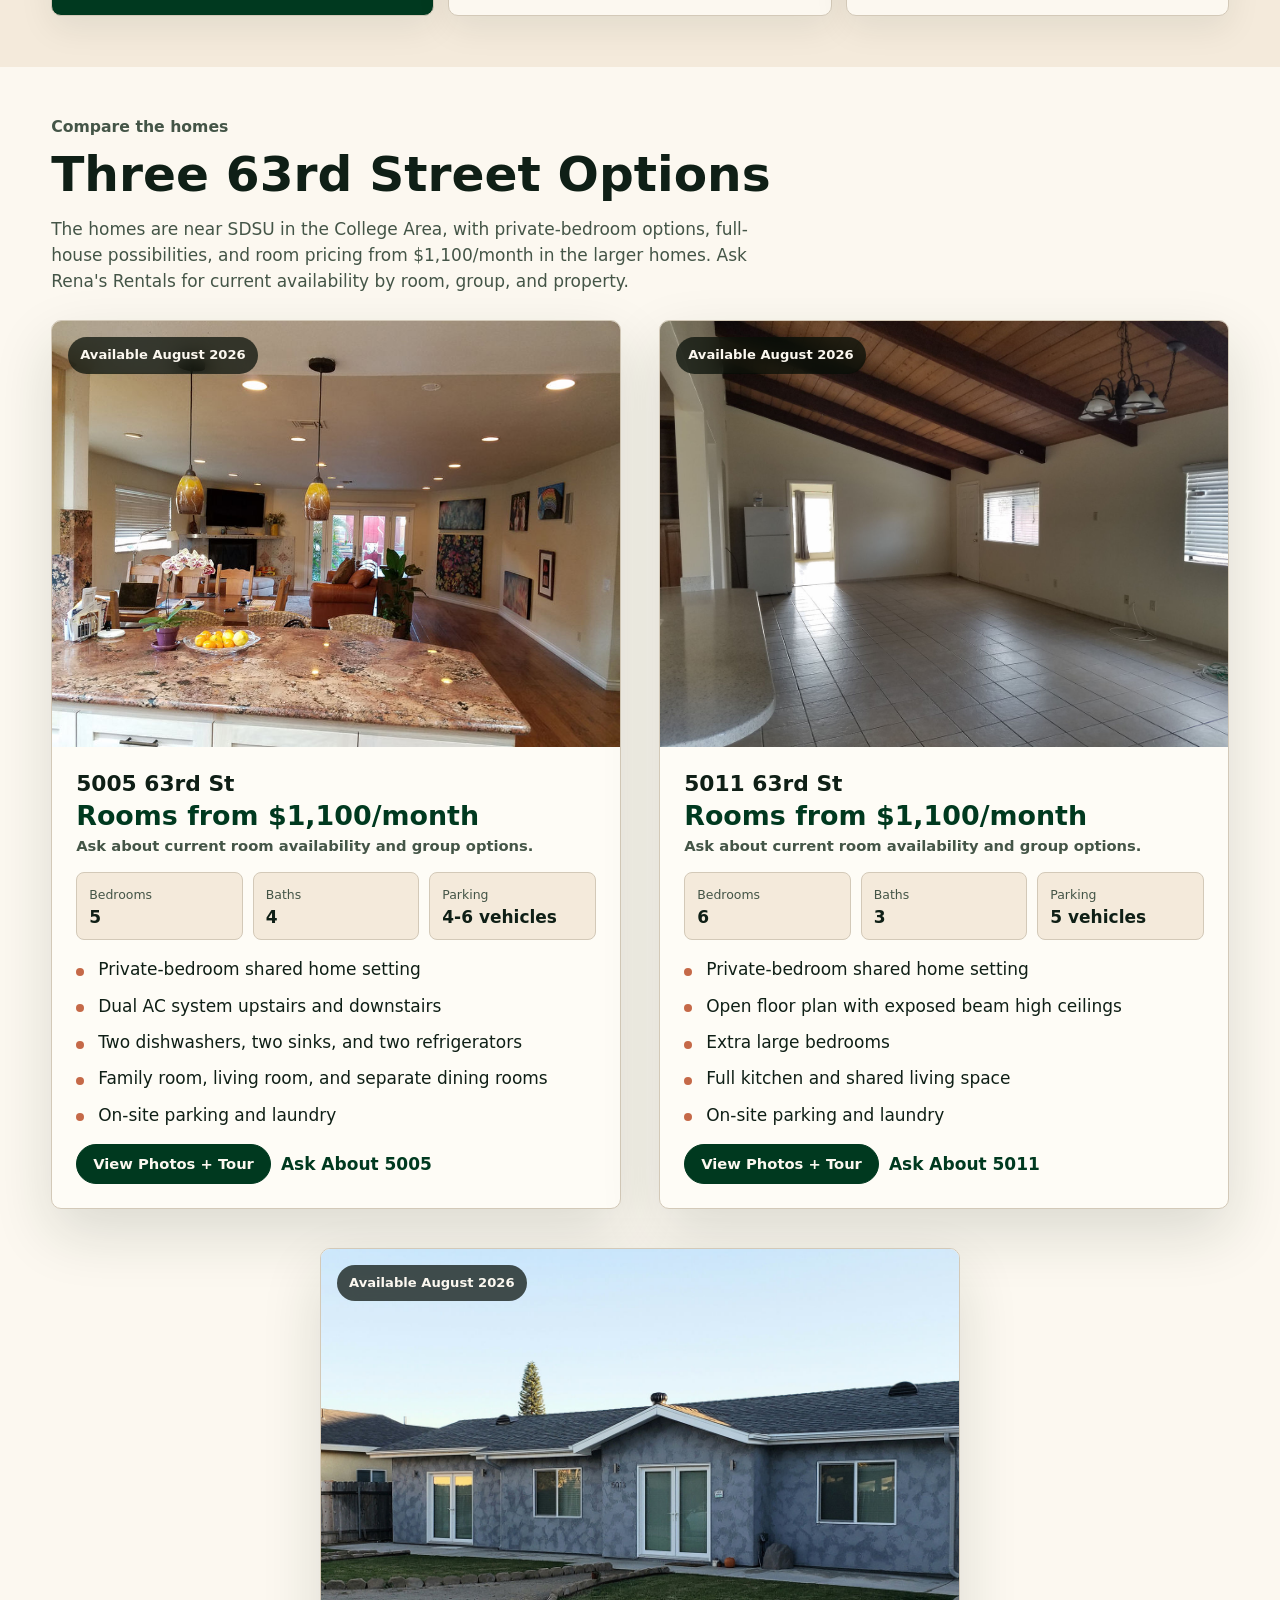
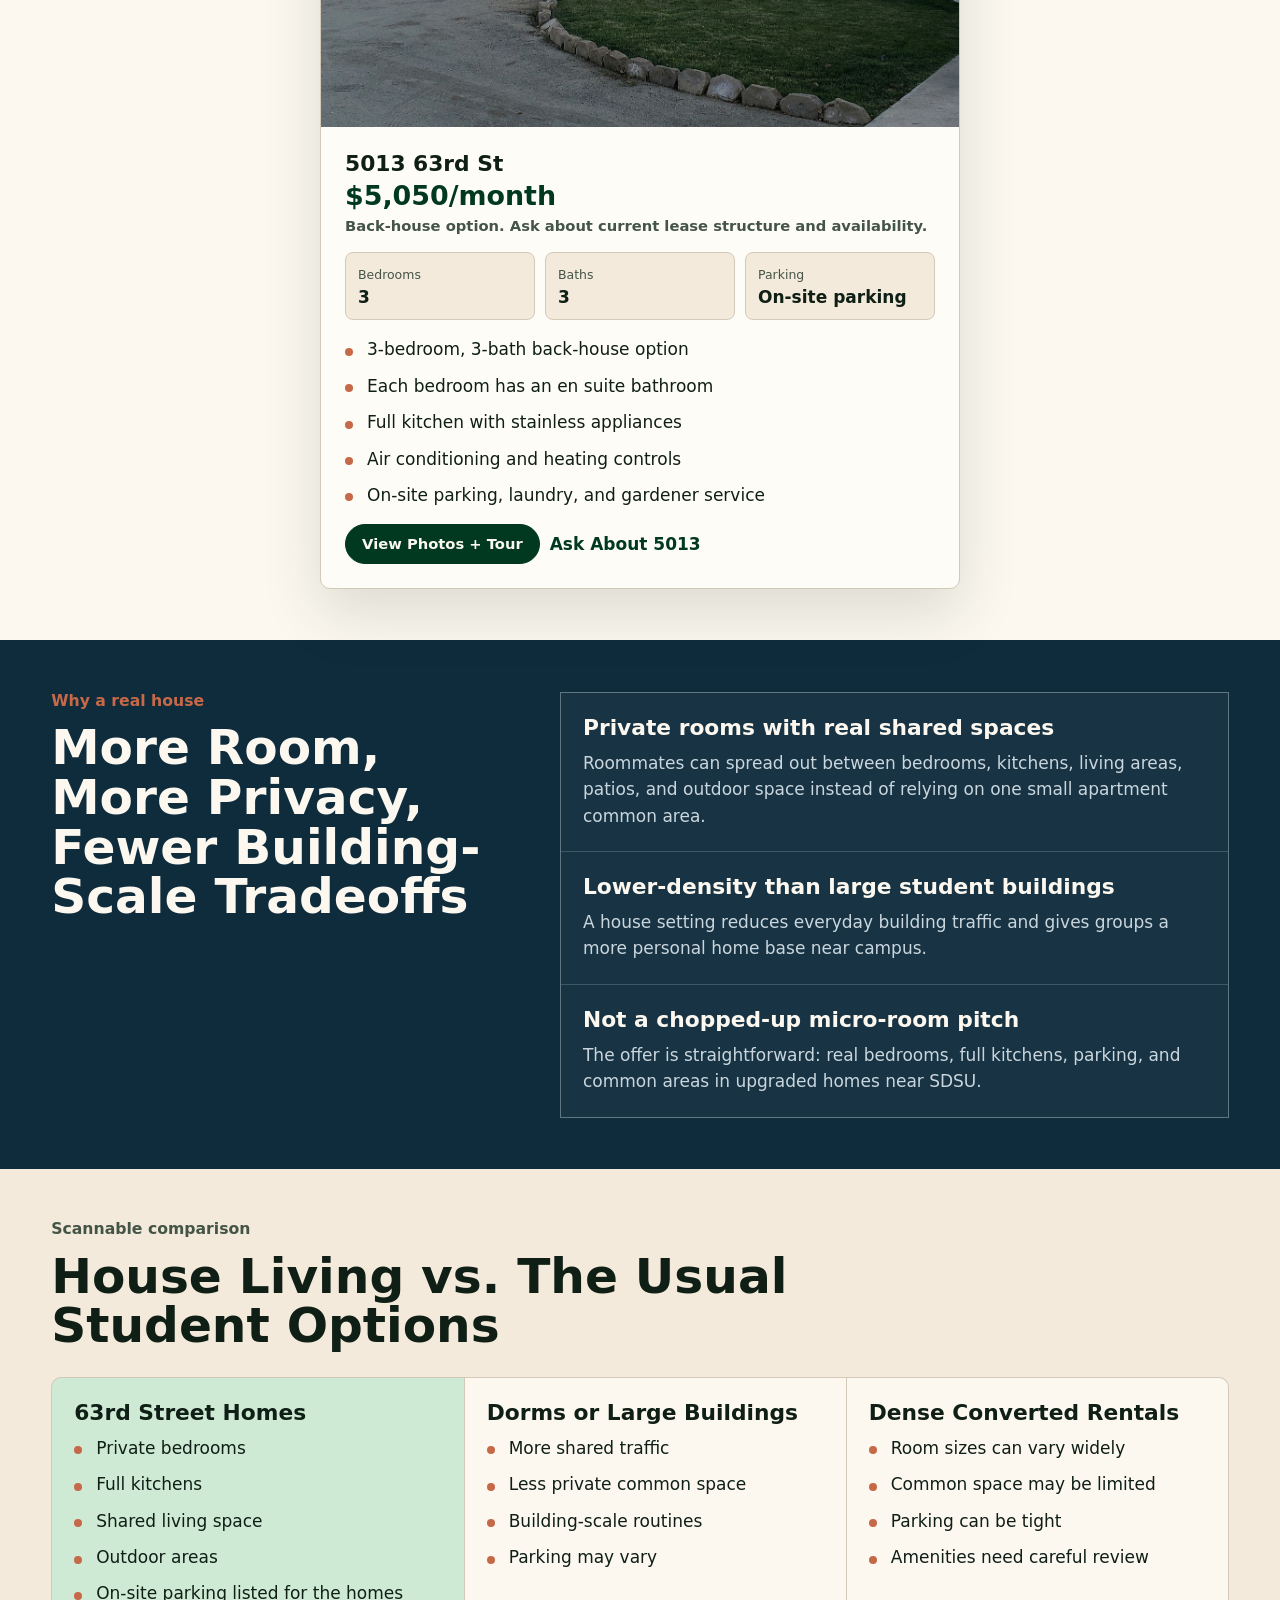
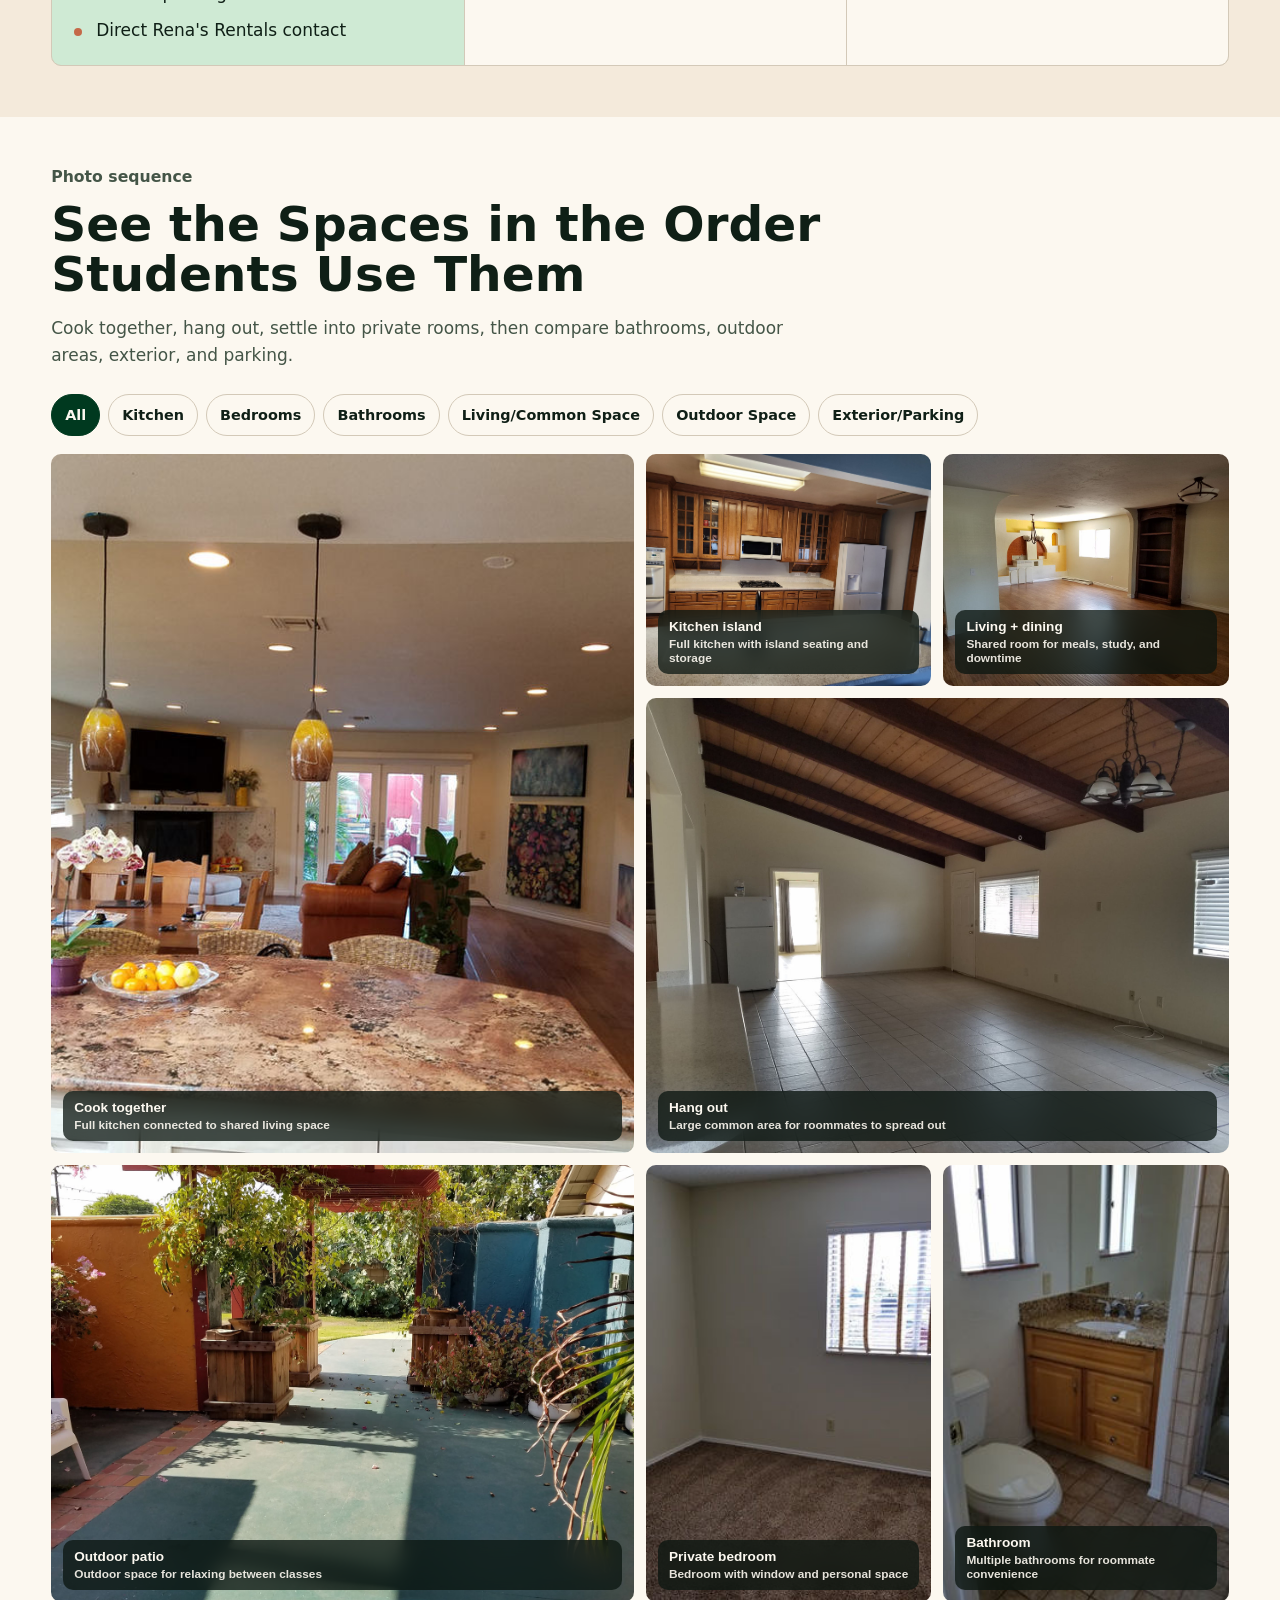
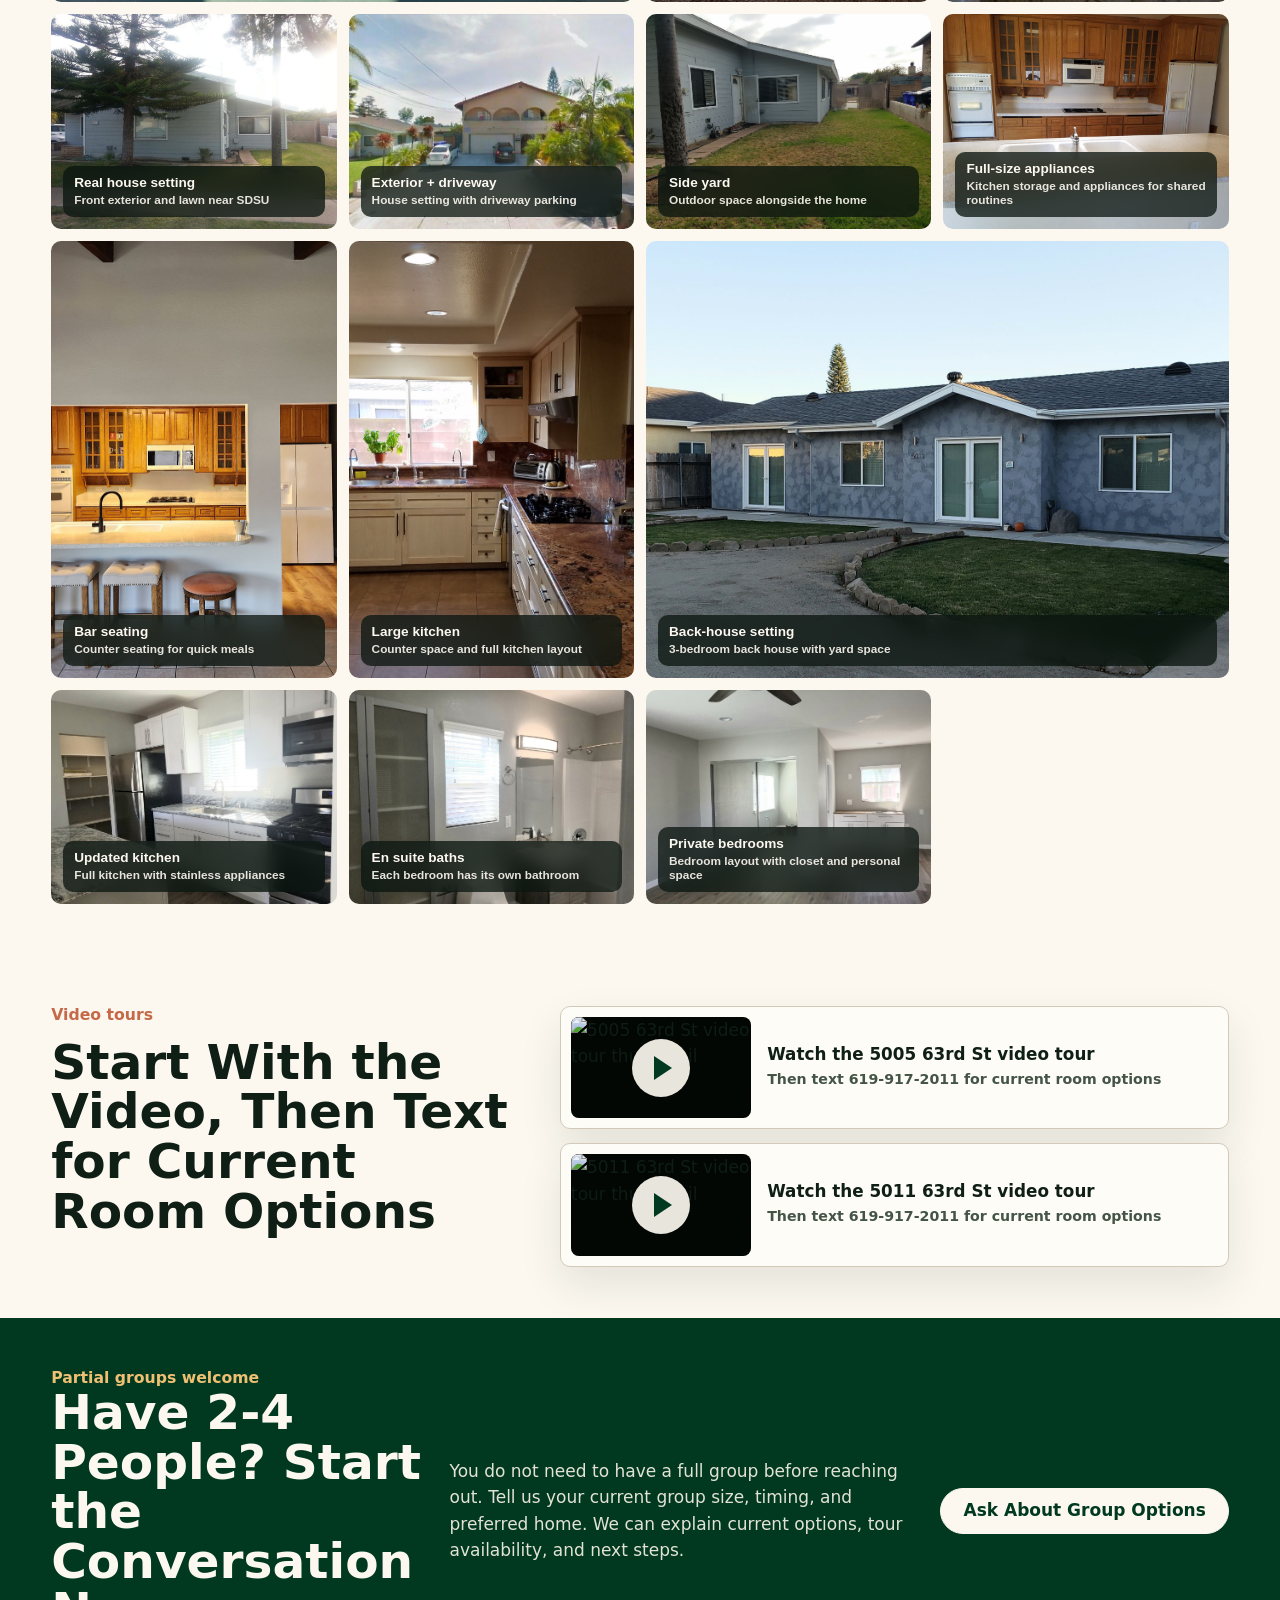
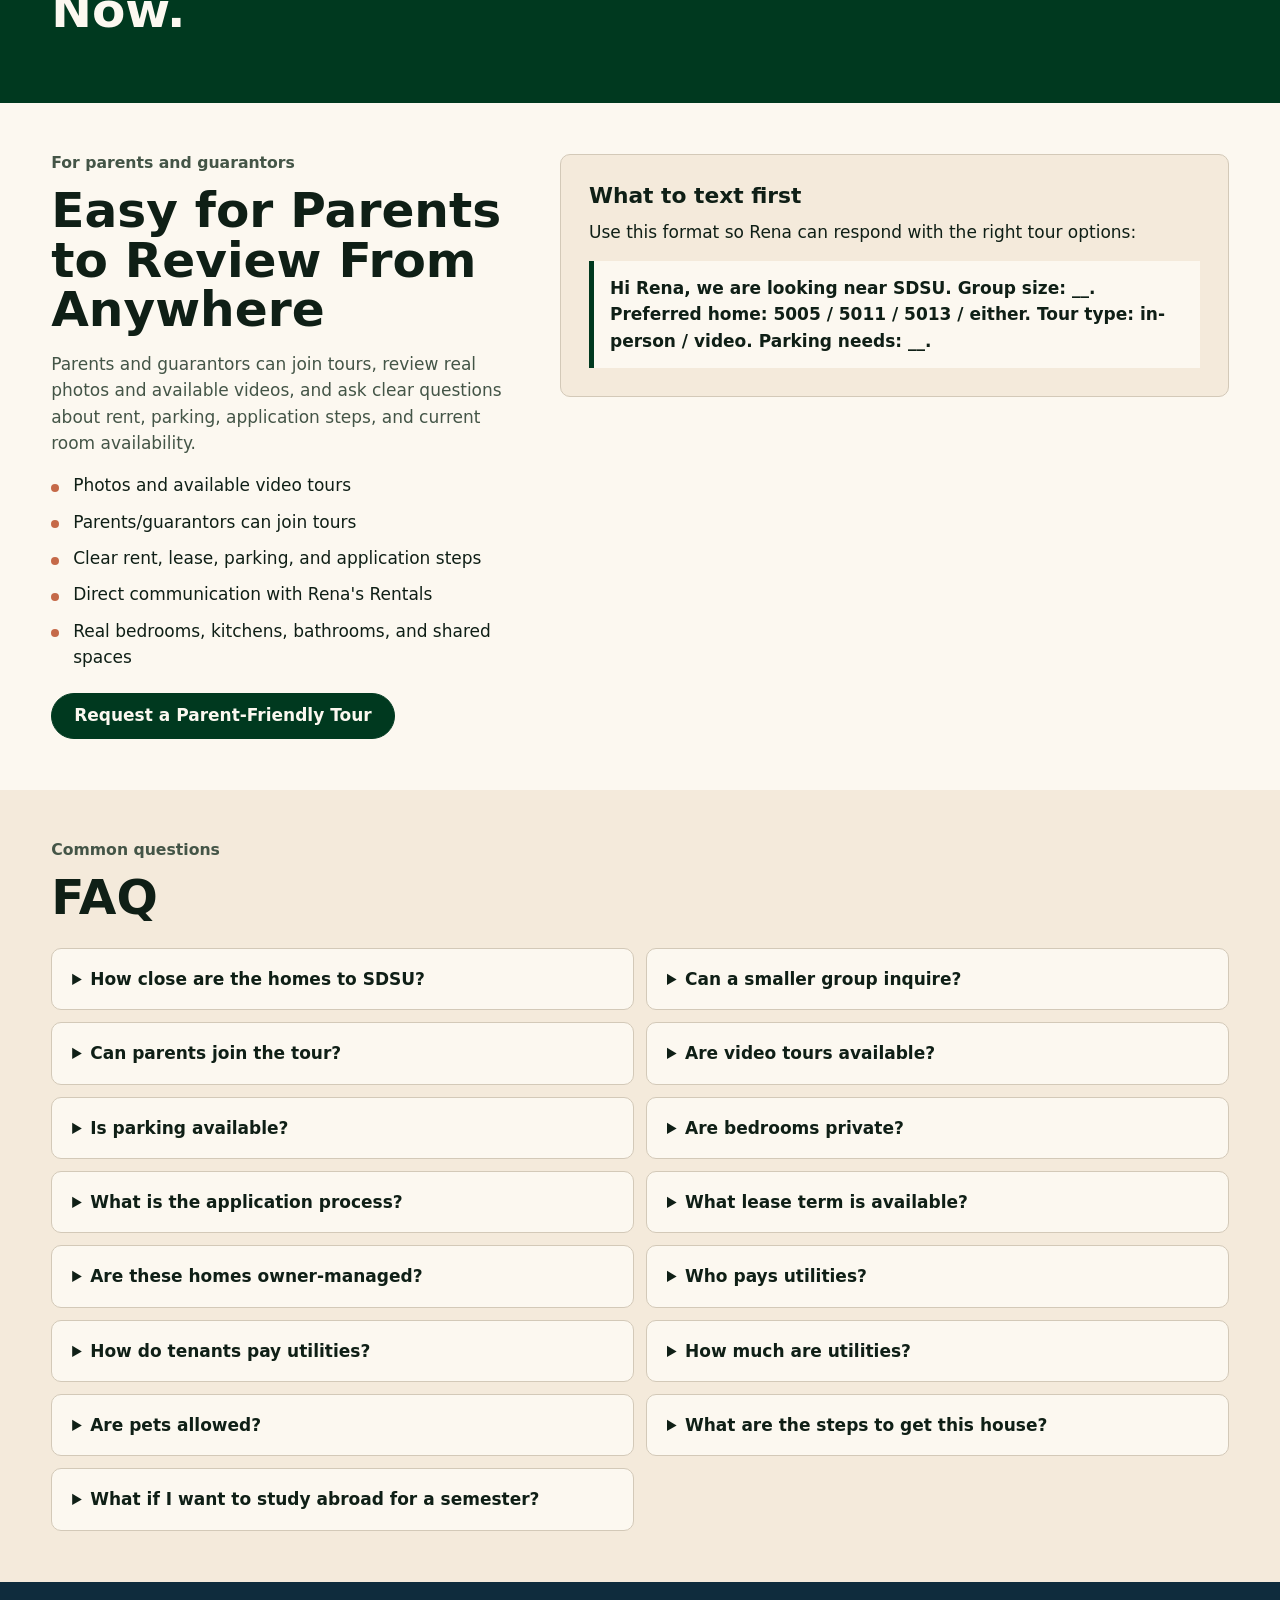
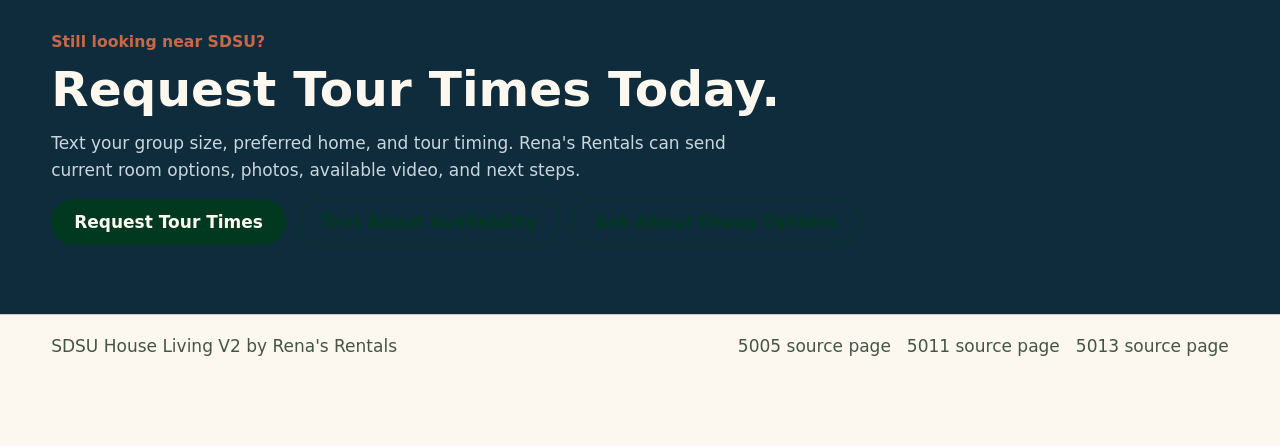
==== commit 373461c5: "Add 5013 property and restore FAQ items" ====
--- a/index.html
+++ b/index.html
@@ -93,10 +93,11 @@
       <section class="section" id="homes" aria-labelledby="homes-title">
         <div class="section-heading">
           <p class="eyebrow">Compare the homes</p>
-          <h2 id="homes-title">Two Spacious 63rd Street Options</h2>
+          <h2 id="homes-title">Three 63rd Street Options</h2>
           <p>
-            Both homes are near SDSU in the College Area, with private-bedroom options and room pricing
-            from $1,100/month. Ask Rena's Rentals for current availability by room and group.
+            The homes are near SDSU in the College Area, with private-bedroom options,
+            full-house possibilities, and room pricing from $1,100/month in the larger homes.
+            Ask Rena's Rentals for current availability by room, group, and property.
           </p>
         </div>
         <div class="property-grid" id="property-cards" aria-live="polite"></div>
@@ -138,7 +139,7 @@
               <li>Full kitchens</li>
               <li>Shared living space</li>
               <li>Outdoor areas</li>
-              <li>Parking listed for both homes</li>
+              <li>On-site parking listed for the homes</li>
               <li>Direct Rena's Rentals contact</li>
             </ul>
           </article>
@@ -206,11 +207,11 @@
           <p class="eyebrow">For parents and guarantors</p>
           <h2 id="parents-title">Easy for Parents to Review From Anywhere</h2>
           <p>
-            Parents and guarantors can join tours, review real photos and videos, and ask clear
+            Parents and guarantors can join tours, review real photos and available videos, and ask clear
             questions about rent, parking, application steps, and current room availability.
           </p>
           <ul class="check-list">
-            <li>Photos and video tours available</li>
+            <li>Photos and available video tours</li>
             <li>Parents/guarantors can join tours</li>
             <li>Clear rent, lease, parking, and application steps</li>
             <li>Direct communication with Rena's Rentals</li>
@@ -222,7 +223,7 @@
           <h3>What to text first</h3>
           <p>Use this format so Rena can respond with the right tour options:</p>
           <blockquote>
-            Hi Rena, we are looking near SDSU. Group size: __. Preferred home: 5005 / 5011 / either. Tour type: in-person / video. Parking needs: __.
+            Hi Rena, we are looking near SDSU. Group size: __. Preferred home: 5005 / 5011 / 5013 / either. Tour type: in-person / video. Parking needs: __.
           </blockquote>
         </div>
       </section>
@@ -238,7 +239,7 @@
       <section class="section final-cta" aria-labelledby="final-title">
         <p class="eyebrow">Still looking near SDSU?</p>
         <h2 id="final-title">Request Tour Times Today.</h2>
-        <p>Text your group size, preferred home, and tour timing. Rena's Rentals can send current room options, photos, video, and next steps.</p>
+        <p>Text your group size, preferred home, and tour timing. Rena's Rentals can send current room options, photos, available video, and next steps.</p>
         <div class="hero-actions">
           <a class="button" data-cta="sticky_tour" href="#tour">Request Tour Times</a>
           <a class="button button-secondary" data-cta="sticky_text" href="sms:+16199172011?&body=Hi%20Rena%2C%20I%27m%20interested%20in%20the%2063rd%20Street%20SDSU%20homes.">Text About Availability</a>
@@ -252,6 +253,7 @@
       <p>
         <a href="https://www.renasrentals.com/5005-63rd-st" target="_blank" rel="noreferrer">5005 source page</a>
         <a href="https://www.renasrentals.com/5011-63rd-st" target="_blank" rel="noreferrer">5011 source page</a>
+        <a href="https://www.renasrentals.com/5013-63rd-st" target="_blank" rel="noreferrer">5013 source page</a>
       </p>
     </footer>
 
--- a/styles-v2.css
+++ b/styles-v2.css
@@ -377,6 +377,12 @@
   box-shadow: var(--shadow);
 }
 
+.property-card:nth-child(3):last-child {
+  grid-column: 1 / -1;
+  width: min(100%, 640px);
+  justify-self: center;
+}
+
 .property-image-wrap {
   position: relative;
   aspect-ratio: 4 / 3;
@@ -943,6 +949,11 @@
   .parent-section,
   .video-section {
     grid-template-columns: 1fr;
+  }
+
+  .property-card:nth-child(3):last-child {
+    grid-column: auto;
+    width: 100%;
   }
 
   .hero {
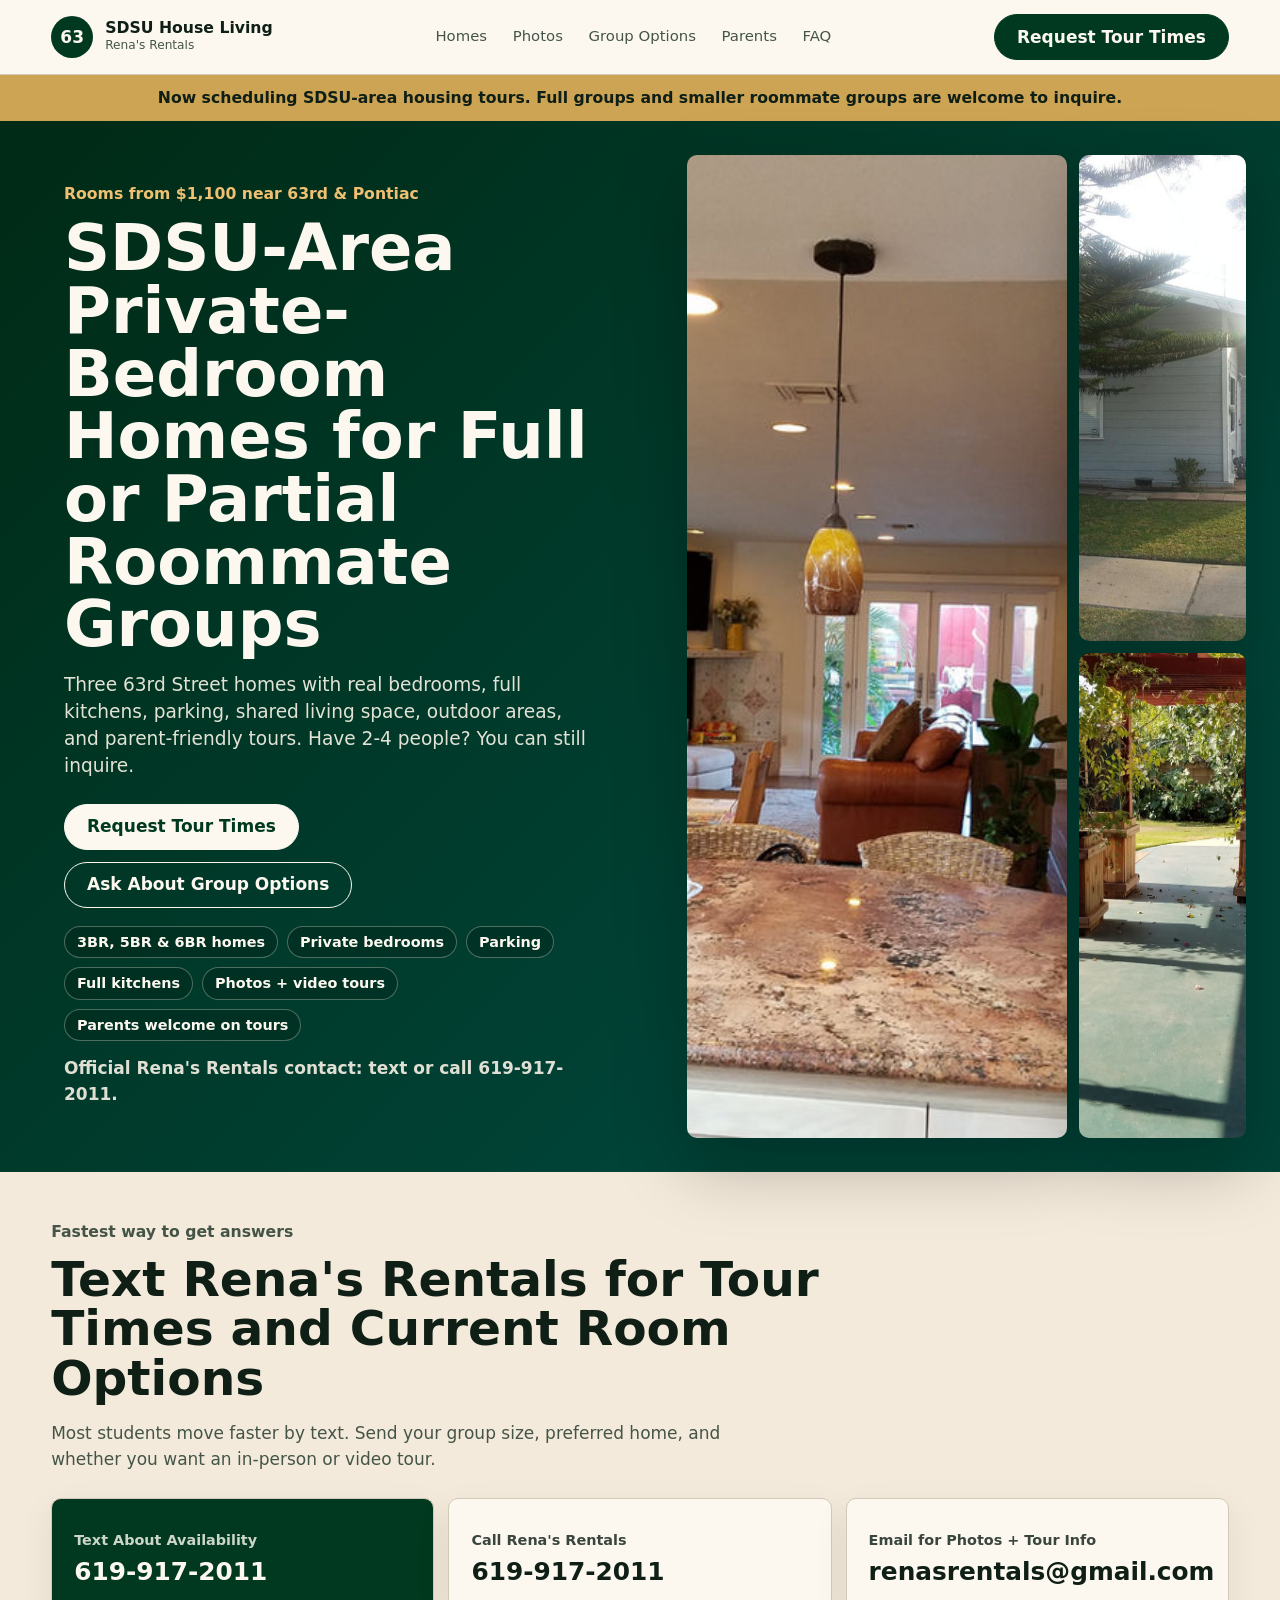
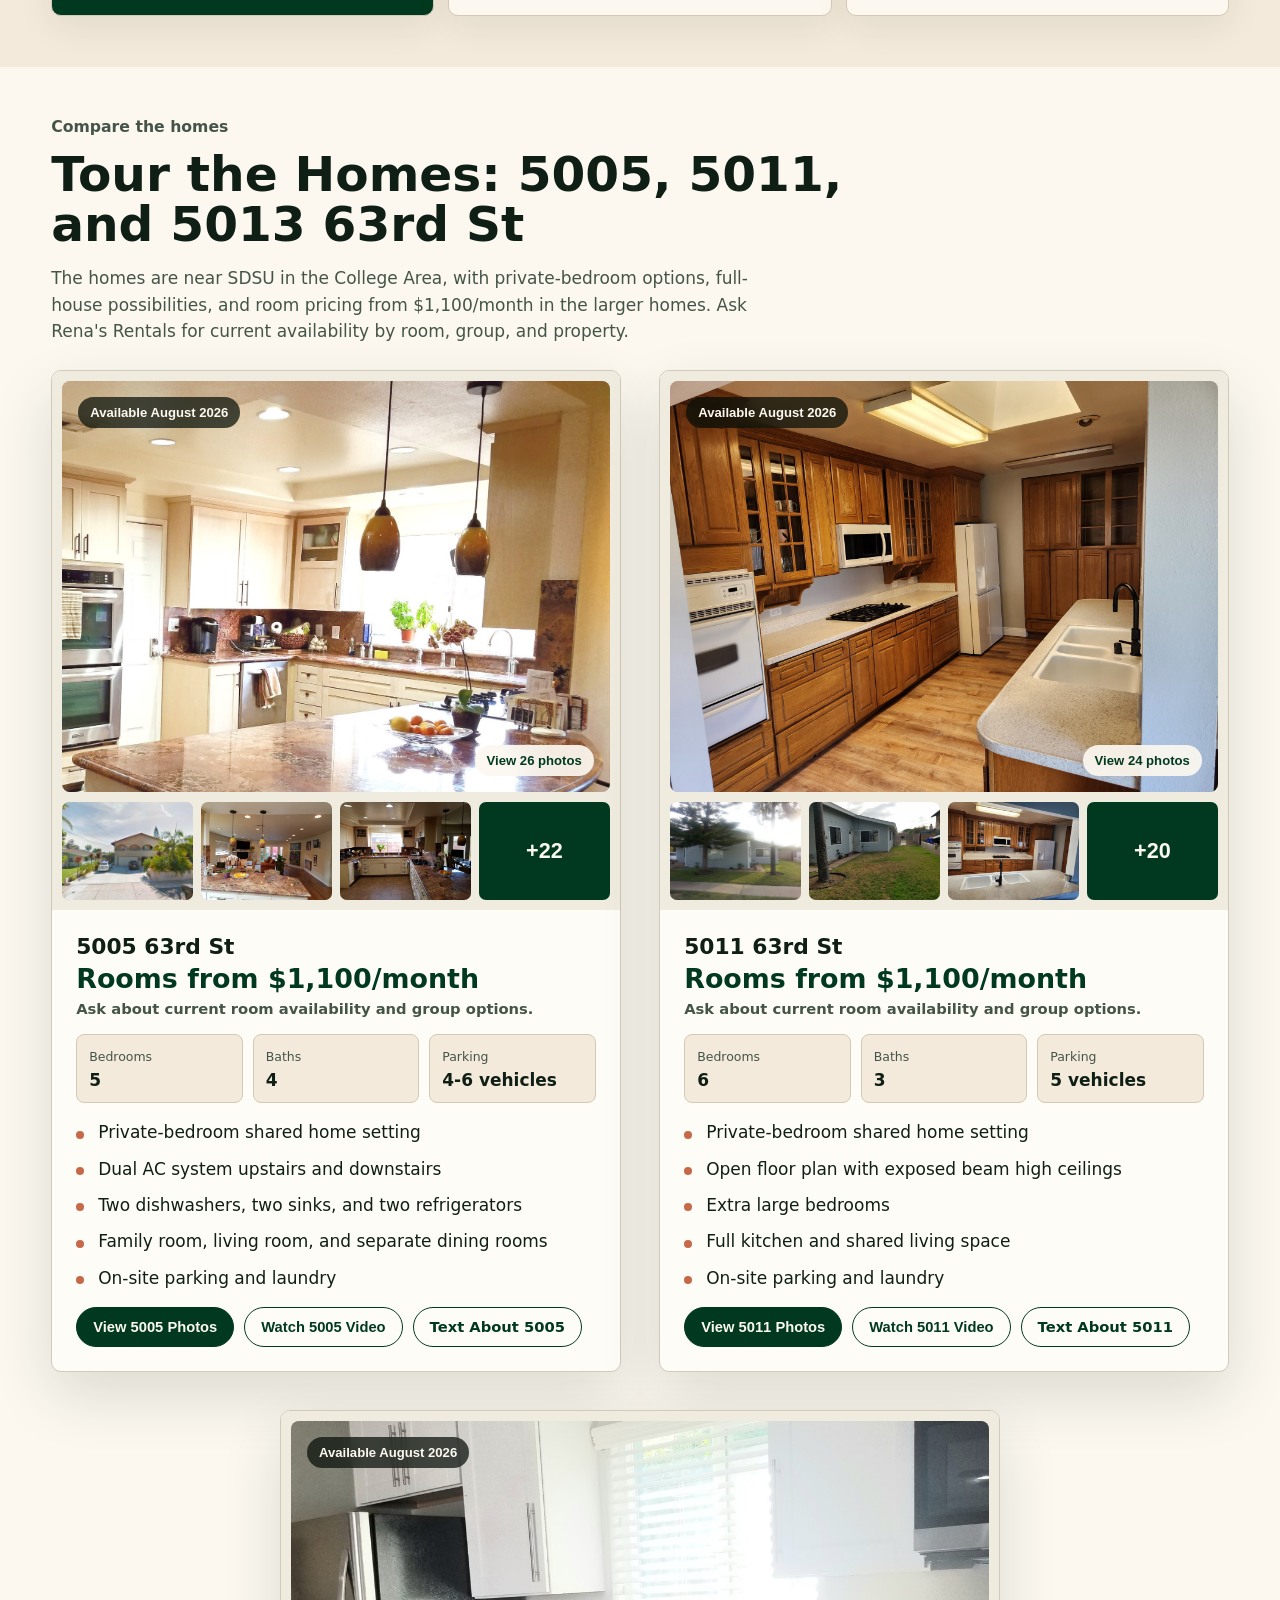
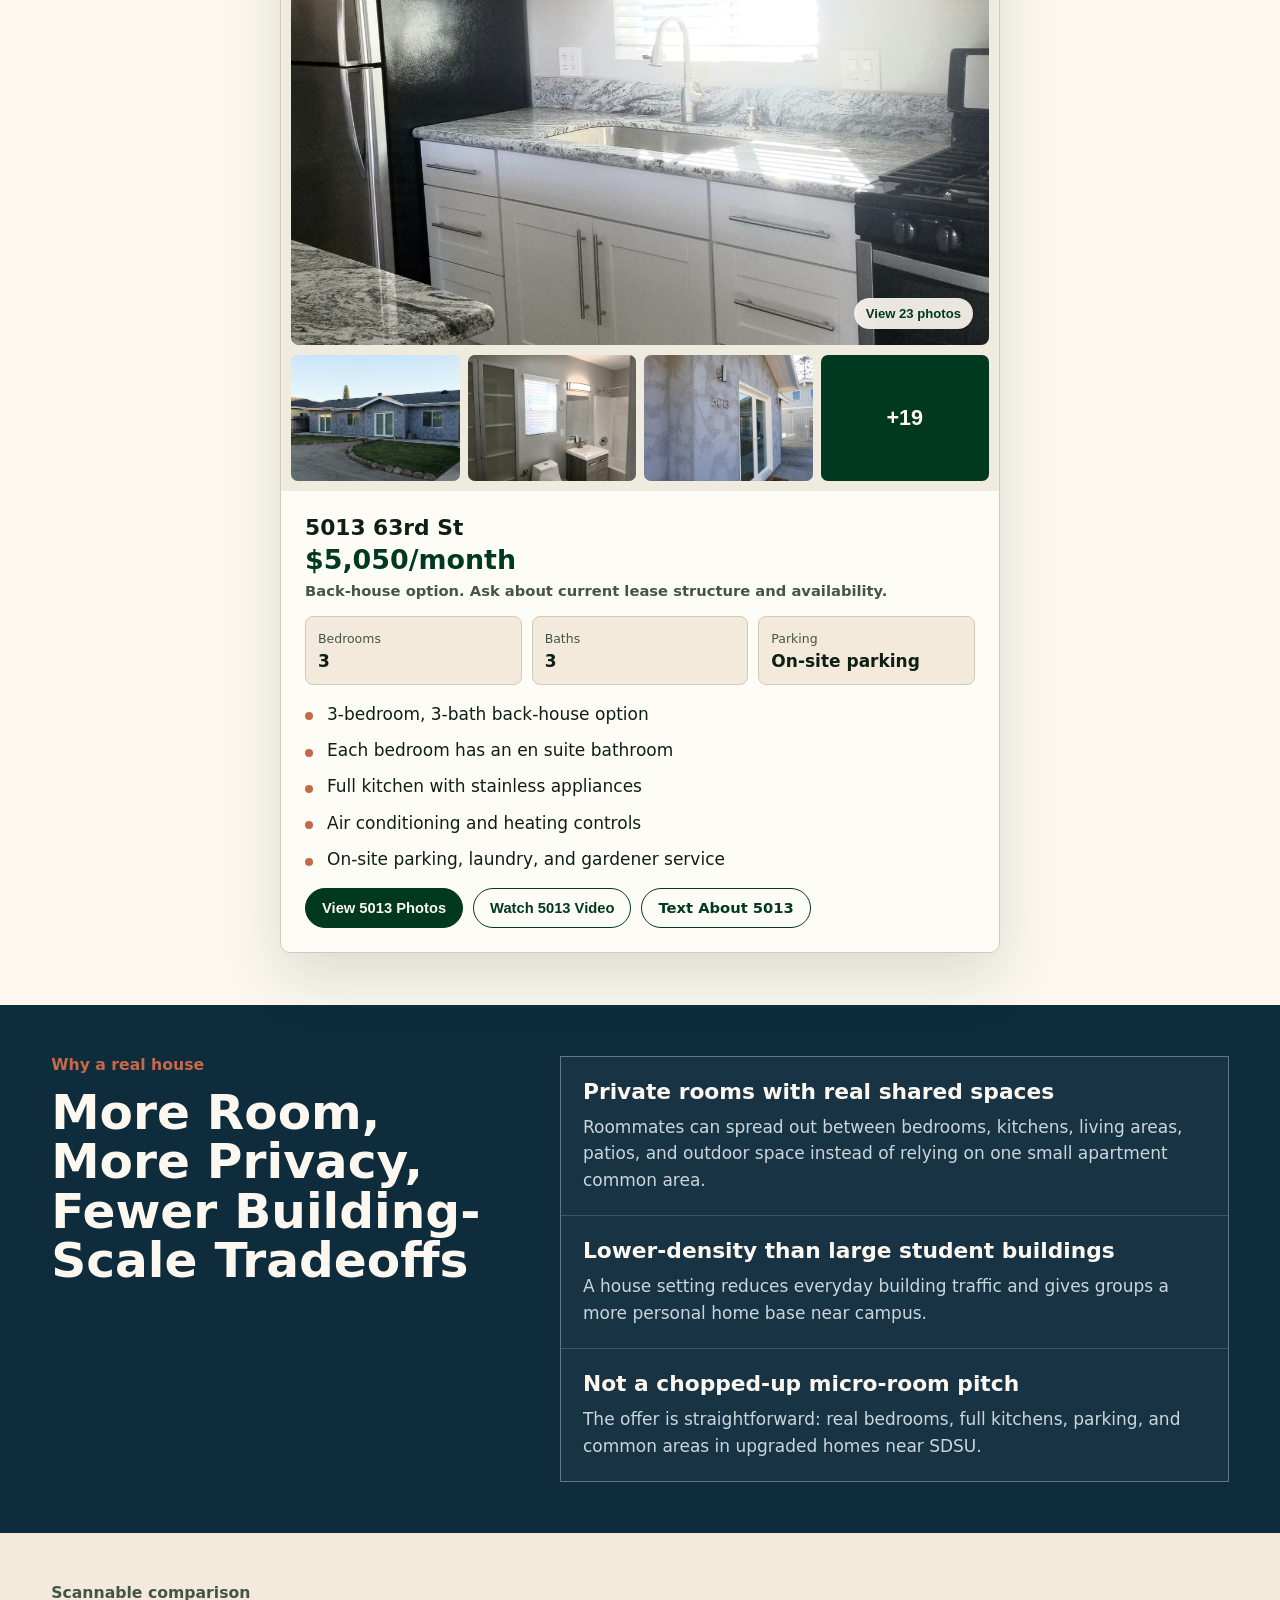
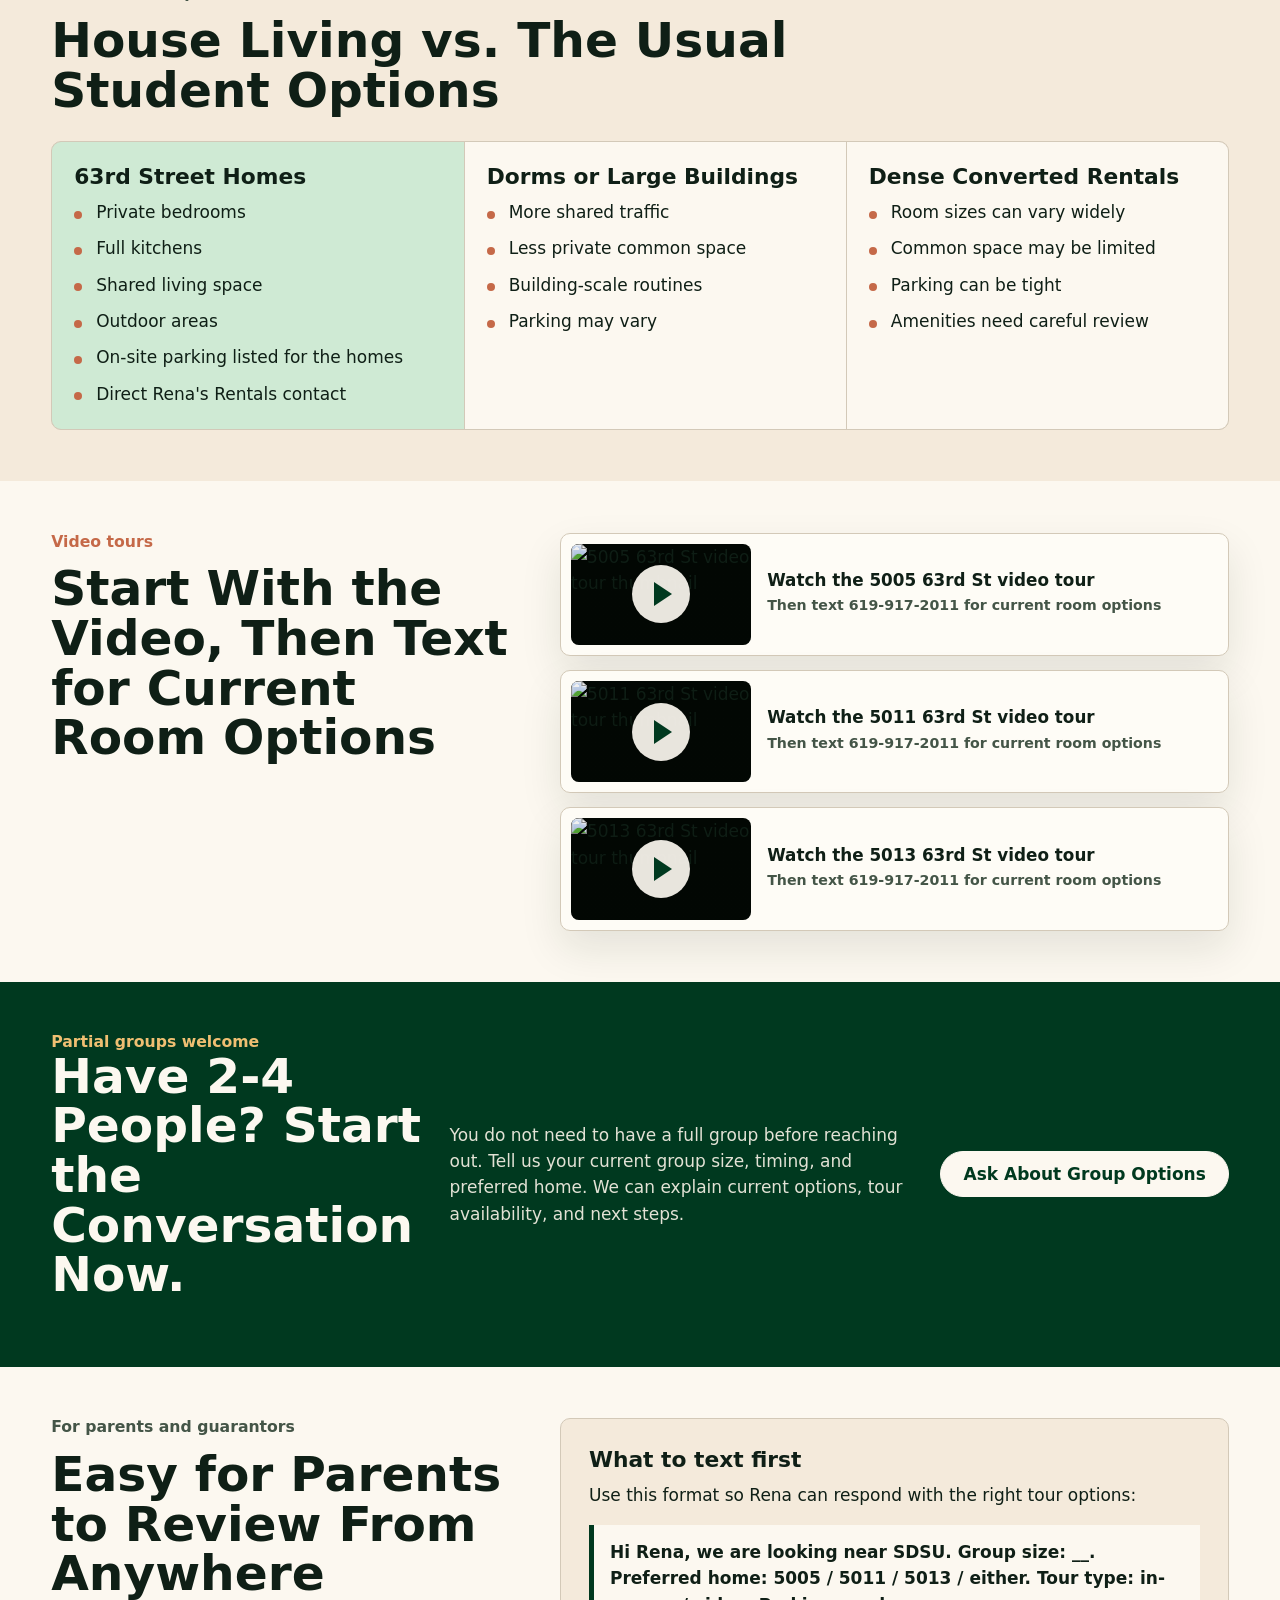
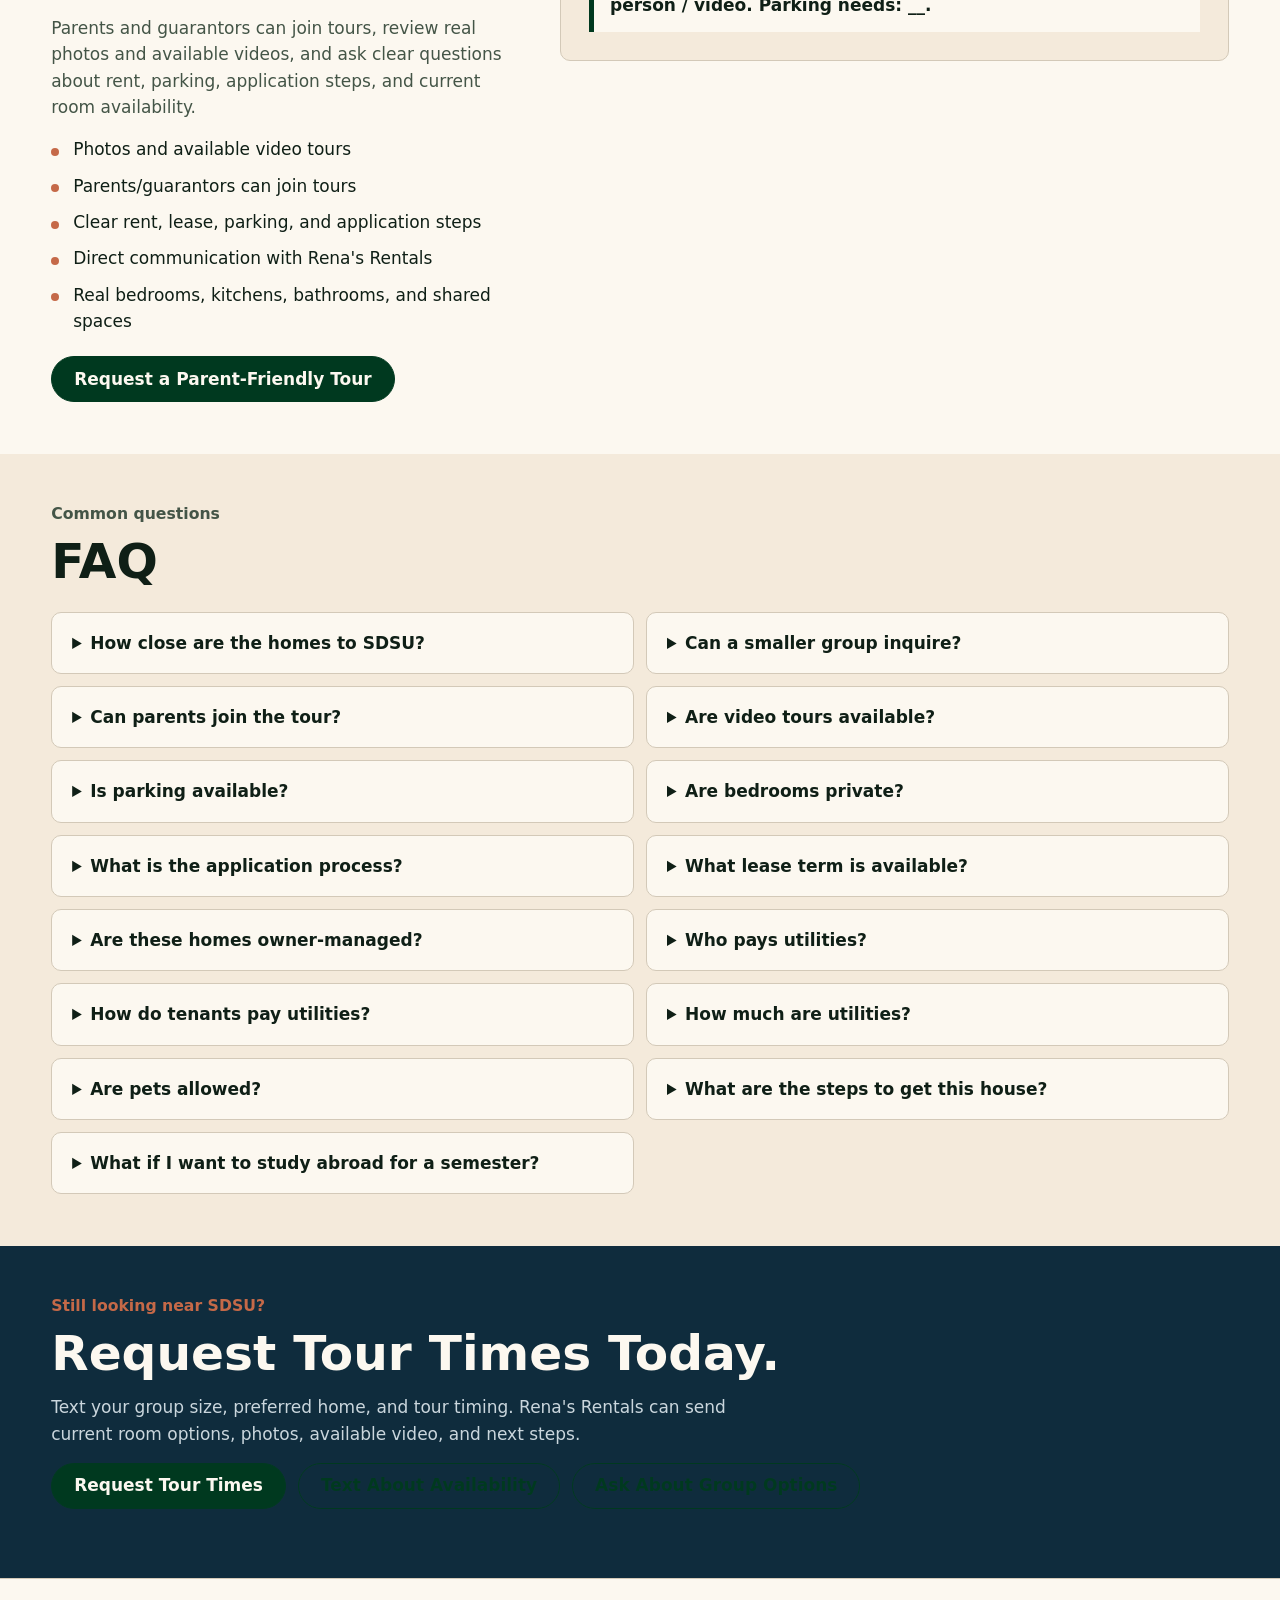
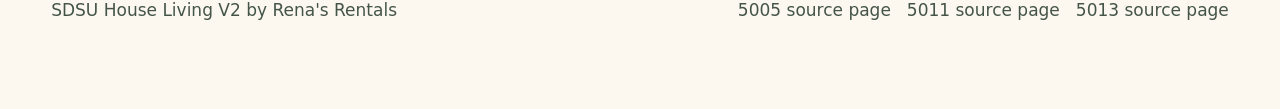
==== commit fbe2be10: "Build property-specific PhotoSwipe galleries" ====
--- a/index.html
+++ b/index.html
@@ -8,6 +8,7 @@
       name="description"
       content="Private-bedroom SDSU-area homes on 63rd Street with rooms from $1,100, parking, full kitchens, shared living space, and parent-friendly tours."
     >
+    <link rel="stylesheet" href="https://unpkg.com/photoswipe@5.4.4/dist/photoswipe.css">
     <link rel="stylesheet" href="styles-v2.css">
   </head>
   <body>
@@ -21,7 +22,7 @@
       </a>
       <nav class="main-nav" aria-label="Primary navigation">
         <a href="#homes">Homes</a>
-        <a href="#gallery">Photos</a>
+        <a href="#homes">Photos</a>
         <a href="#groups">Group Options</a>
         <a href="#parents">Parents</a>
         <a href="#faq">FAQ</a>
@@ -39,7 +40,7 @@
           <p class="eyebrow">Rooms from $1,100 near 63rd & Pontiac</p>
           <h1 id="hero-title">SDSU-Area Private-Bedroom Homes for Full or Partial Roommate Groups</h1>
           <p class="hero-subhead">
-            Two spacious 63rd Street homes with real bedrooms, full kitchens, parking, shared living
+            Three 63rd Street homes with real bedrooms, full kitchens, parking, shared living
             space, outdoor areas, and parent-friendly tours. Have 2-4 people? You can still inquire.
           </p>
           <div class="hero-actions" aria-label="Primary actions">
@@ -47,7 +48,7 @@
             <a class="button button-secondary" data-cta="hero_group_options" href="#groups">Ask About Group Options</a>
           </div>
           <ul class="proof-chips" aria-label="Key property facts">
-            <li>5BR & 6BR homes</li>
+            <li>3BR, 5BR & 6BR homes</li>
             <li>Private bedrooms</li>
             <li>Parking</li>
             <li>Full kitchens</li>
@@ -93,7 +94,7 @@
       <section class="section" id="homes" aria-labelledby="homes-title">
         <div class="section-heading">
           <p class="eyebrow">Compare the homes</p>
-          <h2 id="homes-title">Three 63rd Street Options</h2>
+          <h2 id="homes-title">Tour the Homes: 5005, 5011, and 5013 63rd St</h2>
           <p>
             The homes are near SDSU in the College Area, with private-bedroom options,
             full-house possibilities, and room pricing from $1,100/month in the larger homes.
@@ -164,24 +165,6 @@
         </div>
       </section>
 
-      <section class="section gallery-section" id="gallery" aria-labelledby="gallery-title">
-        <div class="section-heading">
-          <p class="eyebrow">Photo sequence</p>
-          <h2 id="gallery-title">See the Spaces in the Order Students Use Them</h2>
-          <p>Cook together, hang out, settle into private rooms, then compare bathrooms, outdoor areas, exterior, and parking.</p>
-        </div>
-        <div class="gallery-toolbar" aria-label="Gallery filters">
-          <button class="filter-button is-active" type="button" data-filter="all">All</button>
-          <button class="filter-button" type="button" data-filter="kitchen">Kitchen</button>
-          <button class="filter-button" type="button" data-filter="bedrooms">Bedrooms</button>
-          <button class="filter-button" type="button" data-filter="bathrooms">Bathrooms</button>
-          <button class="filter-button" type="button" data-filter="living">Living/Common Space</button>
-          <button class="filter-button" type="button" data-filter="outdoor">Outdoor Space</button>
-          <button class="filter-button" type="button" data-filter="exterior">Exterior/Parking</button>
-        </div>
-        <div class="gallery-grid" id="gallery-grid"></div>
-      </section>
-
       <section class="section video-section" aria-labelledby="video-title">
         <div>
           <p class="eyebrow">Video tours</p>
@@ -261,15 +244,6 @@
       <a data-cta="sticky_text" href="sms:+16199172011?&body=Hi%20Rena%2C%20I%27m%20interested%20in%20the%2063rd%20Street%20SDSU%20homes.">Text</a>
       <a data-cta="sticky_call" href="tel:+16199172011">Call</a>
       <a data-cta="sticky_tour" href="#tour">Tour</a>
-    </div>
-
-    <div class="photo-modal" id="photo-modal" aria-hidden="true">
-      <button class="modal-backdrop" type="button" data-close-modal aria-label="Close enlarged photo"></button>
-      <div class="modal-frame" role="dialog" aria-modal="true" aria-labelledby="modal-caption">
-        <button class="modal-close" type="button" data-close-modal aria-label="Close enlarged photo">Close</button>
-        <img id="modal-image" src="" alt="">
-        <p id="modal-caption"></p>
-      </div>
     </div>
 
     <div class="video-modal" id="video-modal" aria-hidden="true">
--- a/styles-v2.css
+++ b/styles-v2.css
@@ -379,23 +379,62 @@
 
 .property-card:nth-child(3):last-child {
   grid-column: 1 / -1;
-  width: min(100%, 640px);
+  width: min(100%, 720px);
   justify-self: center;
 }
 
-.property-image-wrap {
+.property-gallery-preview {
+  display: grid;
+  gap: 10px;
+  padding: 10px;
+  background: oklch(94% 0.016 88);
+}
+
+.property-hero-photo,
+.property-thumb {
   position: relative;
+  margin: 0;
+  overflow: hidden;
+  border: 0;
+  padding: 0;
+  background: var(--line);
+  color: inherit;
+  cursor: zoom-in;
+}
+
+.property-hero-photo {
   aspect-ratio: 4 / 3;
-  min-height: 0;
-  overflow: hidden;
-}
-
-.property-image-wrap img {
+  border-radius: 8px;
+}
+
+.property-hero-photo img,
+.property-thumb img {
   position: absolute;
   inset: 0;
   height: 100%;
   width: 100%;
   object-fit: cover;
+}
+
+.property-thumbs {
+  display: grid;
+  grid-template-columns: repeat(4, minmax(0, 1fr));
+  gap: 8px;
+}
+
+.property-thumb {
+  aspect-ratio: 4 / 3;
+  border-radius: 7px;
+}
+
+.property-thumb-more {
+  display: grid;
+  place-items: center;
+  background: var(--green);
+  color: var(--paper);
+  font-size: clamp(1rem, 1.8vw, 1.35rem);
+  font-weight: 875;
+  cursor: pointer;
 }
 
 .property-badge {
@@ -406,6 +445,19 @@
   padding: 8px 12px;
   background: oklch(15% 0.02 150 / 0.72);
   color: var(--paper);
+  font-size: 0.82rem;
+  font-weight: 850;
+  backdrop-filter: blur(10px);
+}
+
+.photo-count {
+  position: absolute;
+  right: 16px;
+  bottom: 16px;
+  border-radius: 999px;
+  padding: 8px 12px;
+  background: oklch(98% 0.012 89 / 0.92);
+  color: var(--green);
   font-size: 0.82rem;
   font-weight: 850;
   backdrop-filter: blur(10px);
@@ -557,96 +609,6 @@
 
 .compare-card.preferred {
   background: oklch(91% 0.041 151);
-}
-
-.gallery-toolbar {
-  display: flex;
-  flex-wrap: wrap;
-  gap: 8px;
-  margin-bottom: 18px;
-}
-
-.filter-button {
-  min-height: 40px;
-  border: 1px solid var(--line);
-  border-radius: 999px;
-  padding: 9px 13px;
-  background: var(--paper);
-  color: var(--ink);
-  font: inherit;
-  font-size: 0.9rem;
-  font-weight: 800;
-  cursor: pointer;
-}
-
-.filter-button.is-active {
-  border-color: var(--green);
-  background: var(--green);
-  color: var(--paper);
-}
-
-.gallery-grid {
-  display: grid;
-  grid-template-columns: repeat(4, minmax(0, 1fr));
-  grid-auto-flow: dense;
-  gap: 12px;
-}
-
-.gallery-item {
-  position: relative;
-  min-height: 160px;
-  margin: 0;
-  overflow: hidden;
-  border: 0;
-  border-radius: 10px;
-  padding: 0;
-  background: var(--line);
-  color: inherit;
-  text-align: left;
-  cursor: zoom-in;
-}
-
-.gallery-item.is-featured {
-  grid-column: span 2;
-  grid-row: span 2;
-}
-
-.gallery-item.is-wide {
-  grid-column: span 2;
-}
-
-.gallery-item img {
-  height: 100%;
-  aspect-ratio: 4 / 3;
-  object-fit: cover;
-}
-
-.gallery-item.is-featured img {
-  aspect-ratio: 5 / 6;
-}
-
-.gallery-caption {
-  position: absolute;
-  inset: auto 12px 12px;
-  display: grid;
-  gap: 3px;
-  border-radius: 10px;
-  padding: 9px 11px;
-  background: oklch(18% 0.02 160 / 0.75);
-  color: var(--paper);
-  backdrop-filter: blur(10px);
-}
-
-.gallery-caption strong {
-  font-size: 0.85rem;
-  line-height: 1.12;
-}
-
-.gallery-caption small {
-  font-size: 0.74rem;
-  font-weight: 700;
-  line-height: 1.2;
-  opacity: 0.9;
 }
 
 .video-grid {
@@ -842,7 +804,6 @@
   display: none;
 }
 
-.photo-modal,
 .video-modal {
   position: fixed;
   inset: 0;
@@ -852,7 +813,6 @@
   padding: clamp(16px, 3vw, 36px);
 }
 
-.photo-modal.is-open,
 .video-modal.is-open {
   display: grid;
 }
@@ -876,20 +836,6 @@
   border-radius: 10px;
   background: var(--paper);
   box-shadow: 0 30px 90px oklch(12% 0.02 150 / 0.45);
-}
-
-.modal-frame img {
-  width: 100%;
-  max-height: 78svh;
-  object-fit: contain;
-  border-radius: 8px;
-  background: oklch(12% 0.02 150);
-}
-
-.modal-frame p {
-  margin: 0;
-  color: var(--ink);
-  font-weight: 850;
 }
 
 .video-frame {
@@ -927,8 +873,44 @@
   cursor: pointer;
 }
 
-.gallery-item:focus-visible,
-.filter-button:focus-visible,
+.pswp__property-caption {
+  position: absolute;
+  left: max(16px, env(safe-area-inset-left));
+  right: max(16px, env(safe-area-inset-right));
+  bottom: max(16px, env(safe-area-inset-bottom));
+  z-index: 1;
+  display: grid;
+  gap: 4px;
+  width: min(760px, calc(100vw - 32px));
+  margin: 0 auto;
+  border-radius: 10px;
+  padding: 11px 13px;
+  background: oklch(14% 0.024 150 / 0.78);
+  color: var(--paper);
+  font-family: "Segoe UI", "Aptos", system-ui, sans-serif;
+  backdrop-filter: blur(14px);
+  pointer-events: none;
+}
+
+.pswp__property-caption strong,
+.pswp__property-caption span {
+  display: block;
+}
+
+.pswp__property-caption strong {
+  font-size: 0.92rem;
+  line-height: 1.2;
+}
+
+.pswp__property-caption span {
+  font-size: 0.82rem;
+  font-weight: 700;
+  line-height: 1.25;
+  opacity: 0.92;
+}
+
+.property-hero-photo:focus-visible,
+.property-thumb:focus-visible,
 .video-card:focus-visible,
 .button:focus-visible,
 a:focus-visible,
@@ -974,10 +956,6 @@
   .group-section .button {
     justify-self: start;
   }
-
-  .gallery-grid {
-    grid-template-columns: repeat(2, minmax(0, 1fr));
-  }
 }
 
 @media (max-width: 720px) {
@@ -1063,25 +1041,11 @@
     font-size: 0.82rem;
   }
 
-  .property-image-wrap {
-    aspect-ratio: 4 / 3;
-  }
-
   .specs {
     grid-template-columns: 1fr;
   }
 
-  .gallery-toolbar {
-    flex-wrap: nowrap;
-    overflow-x: auto;
-    padding-bottom: 6px;
-  }
-
-  .filter-button {
-    flex: 0 0 auto;
-  }
-
-  .gallery-grid {
+  .property-thumbs {
     display: flex;
     overflow-x: auto;
     gap: 12px;
@@ -1089,11 +1053,9 @@
     padding-bottom: 8px;
   }
 
-  .gallery-item,
-  .gallery-item.is-featured,
-  .gallery-item.is-wide {
-    flex: 0 0 84%;
-    min-height: 230px;
+  .property-thumb {
+    flex: 0 0 31%;
+    min-width: 96px;
     scroll-snap-align: start;
   }
 
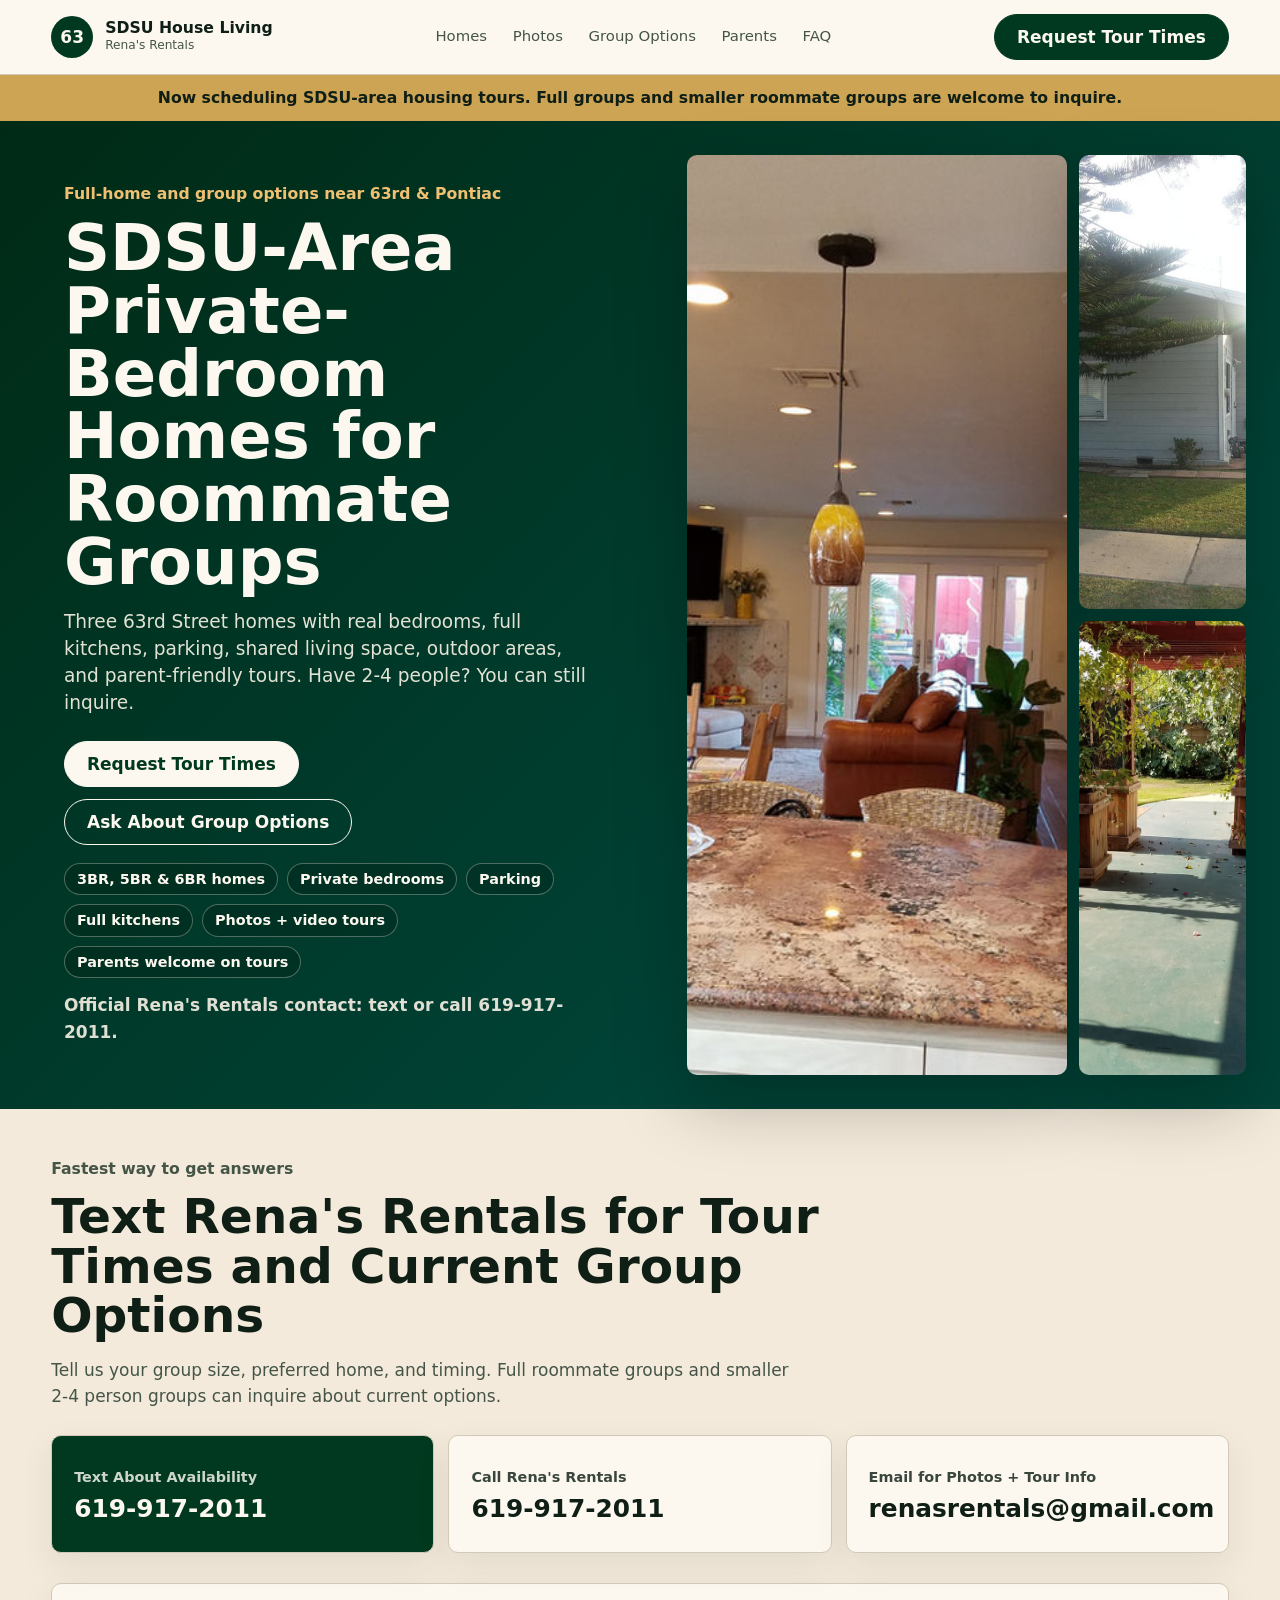
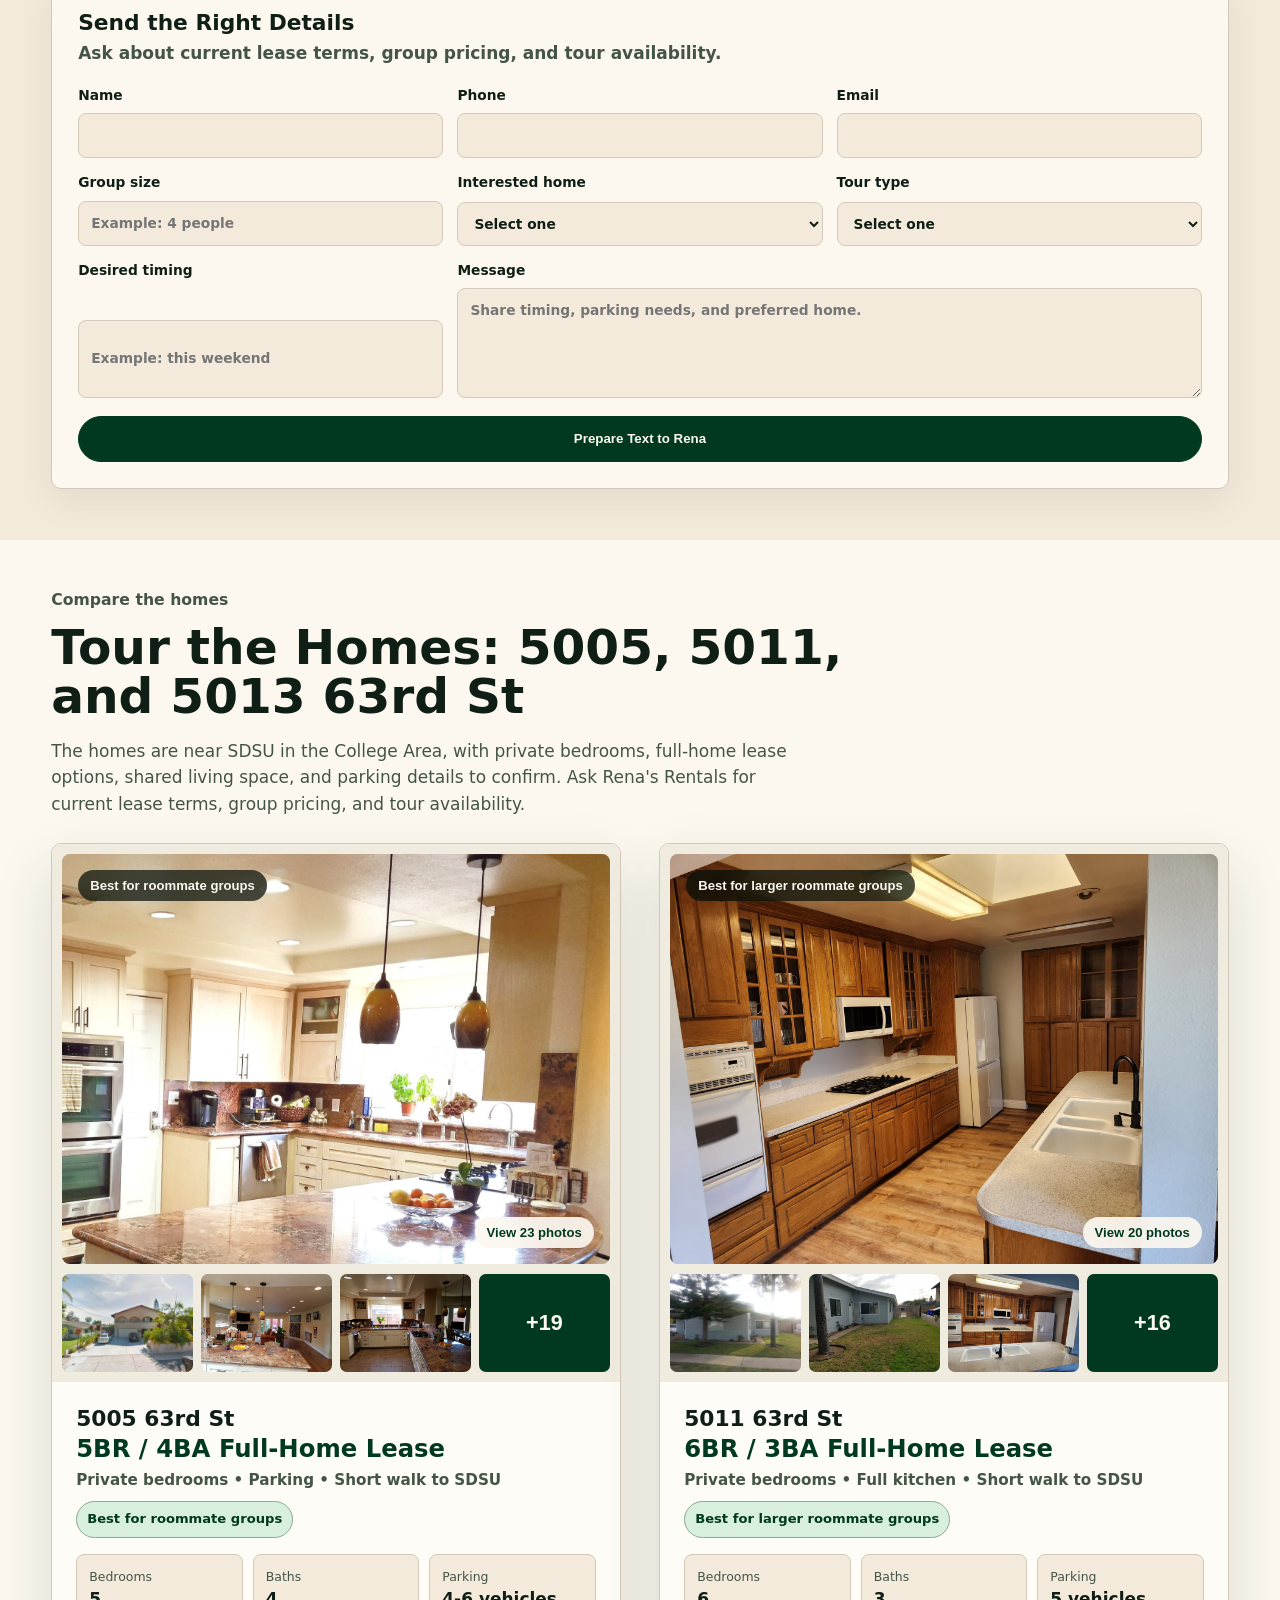
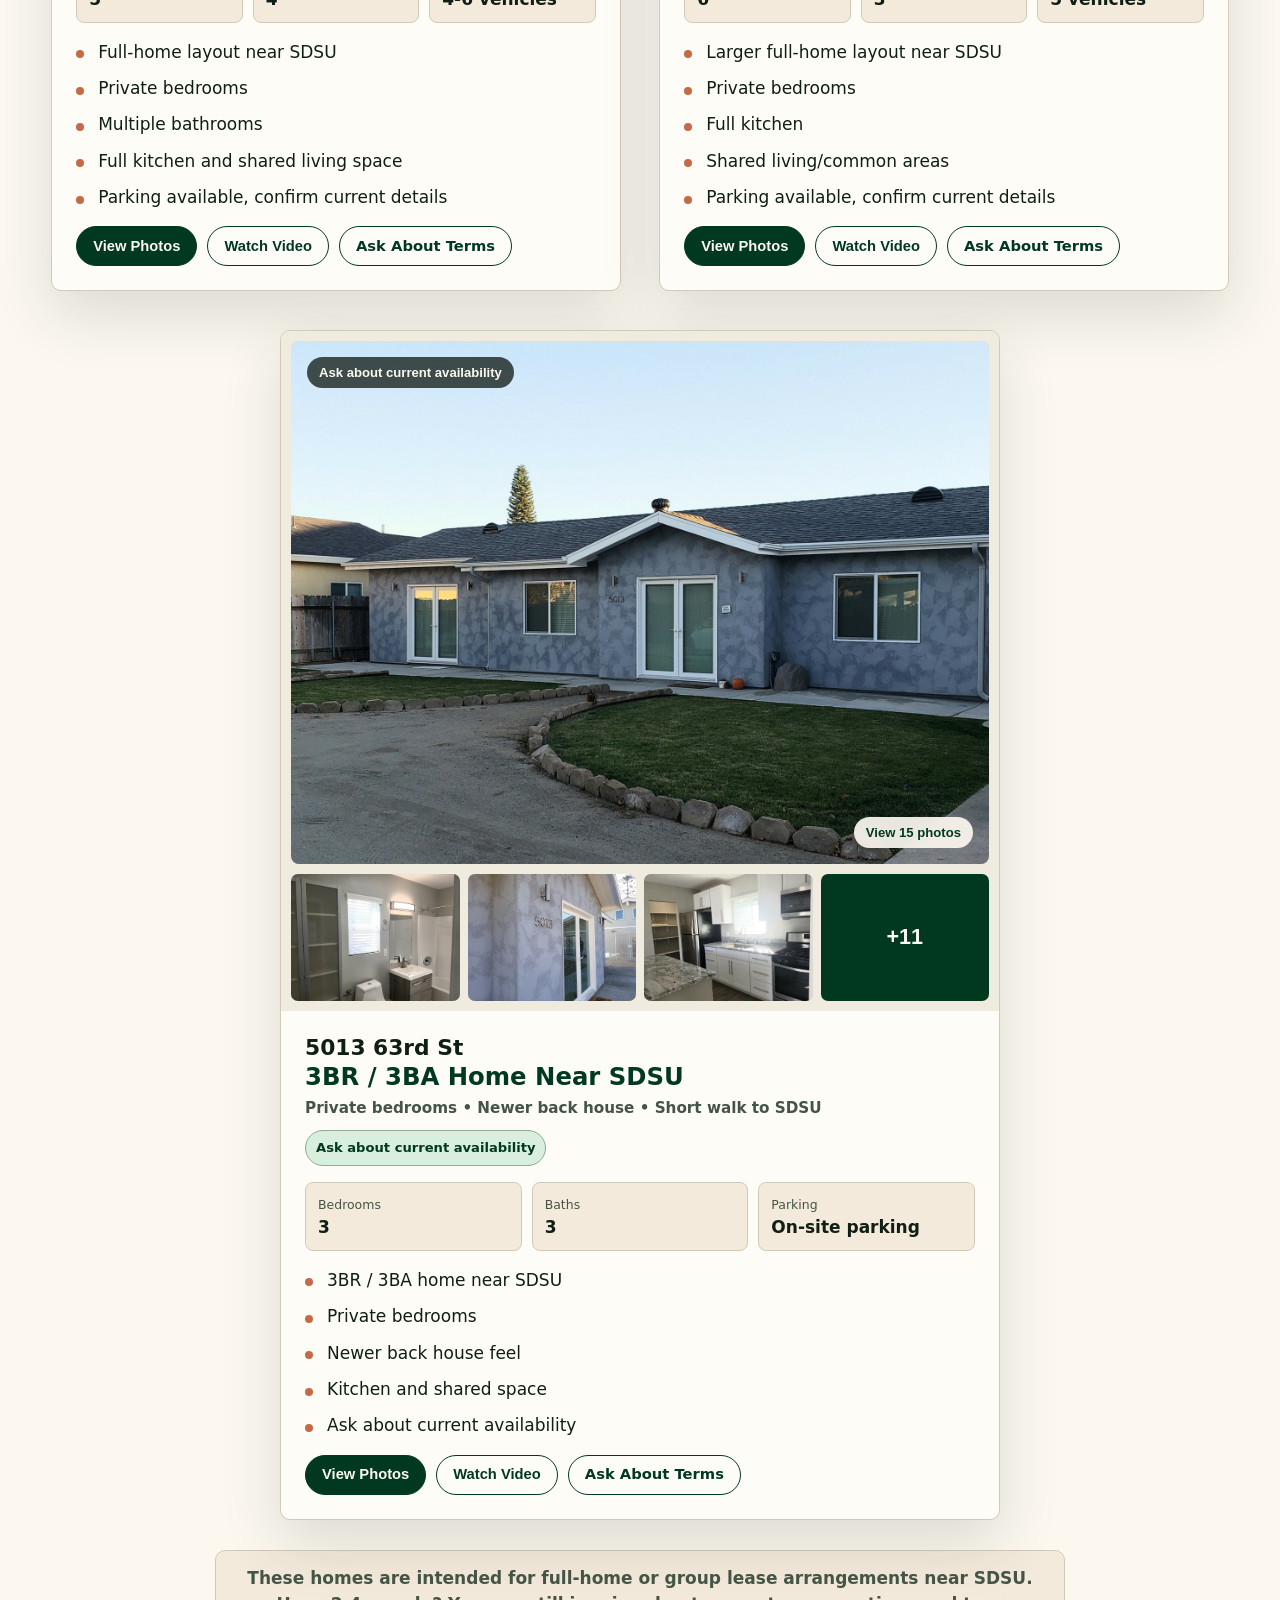
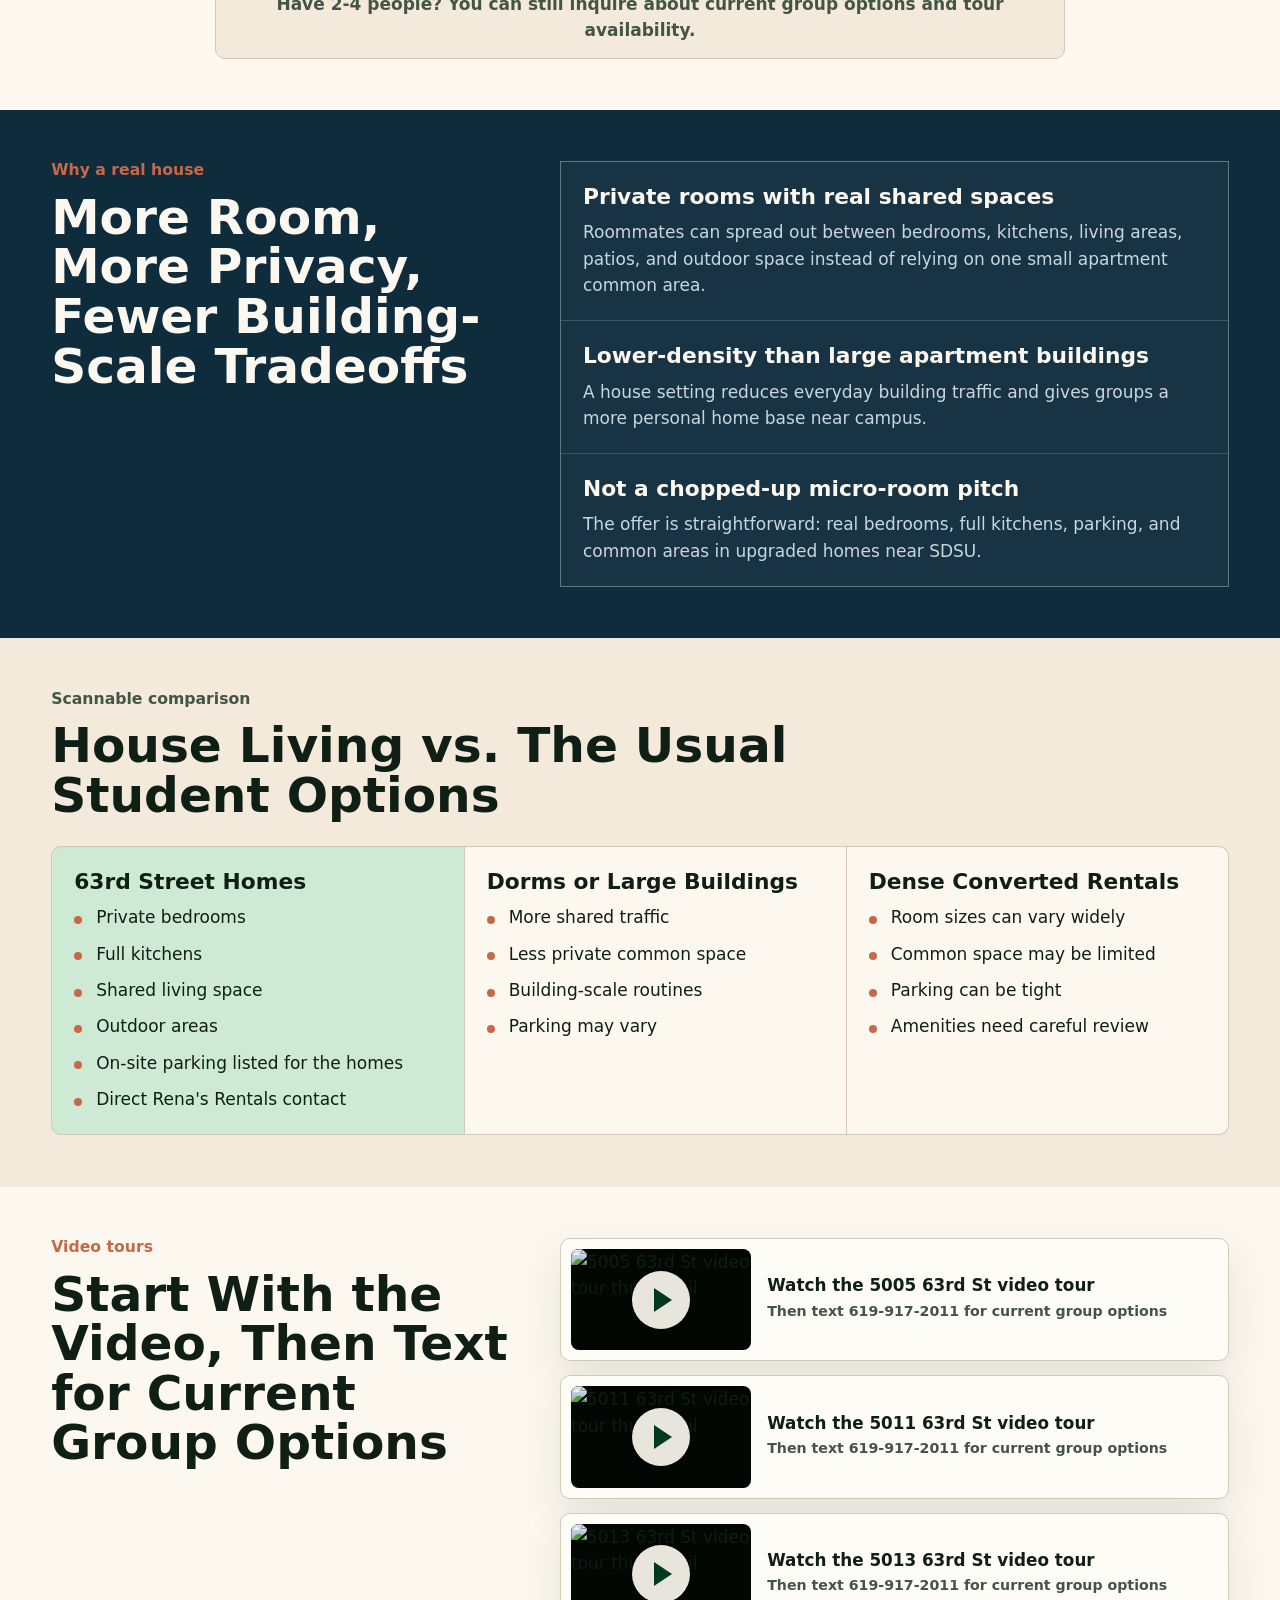
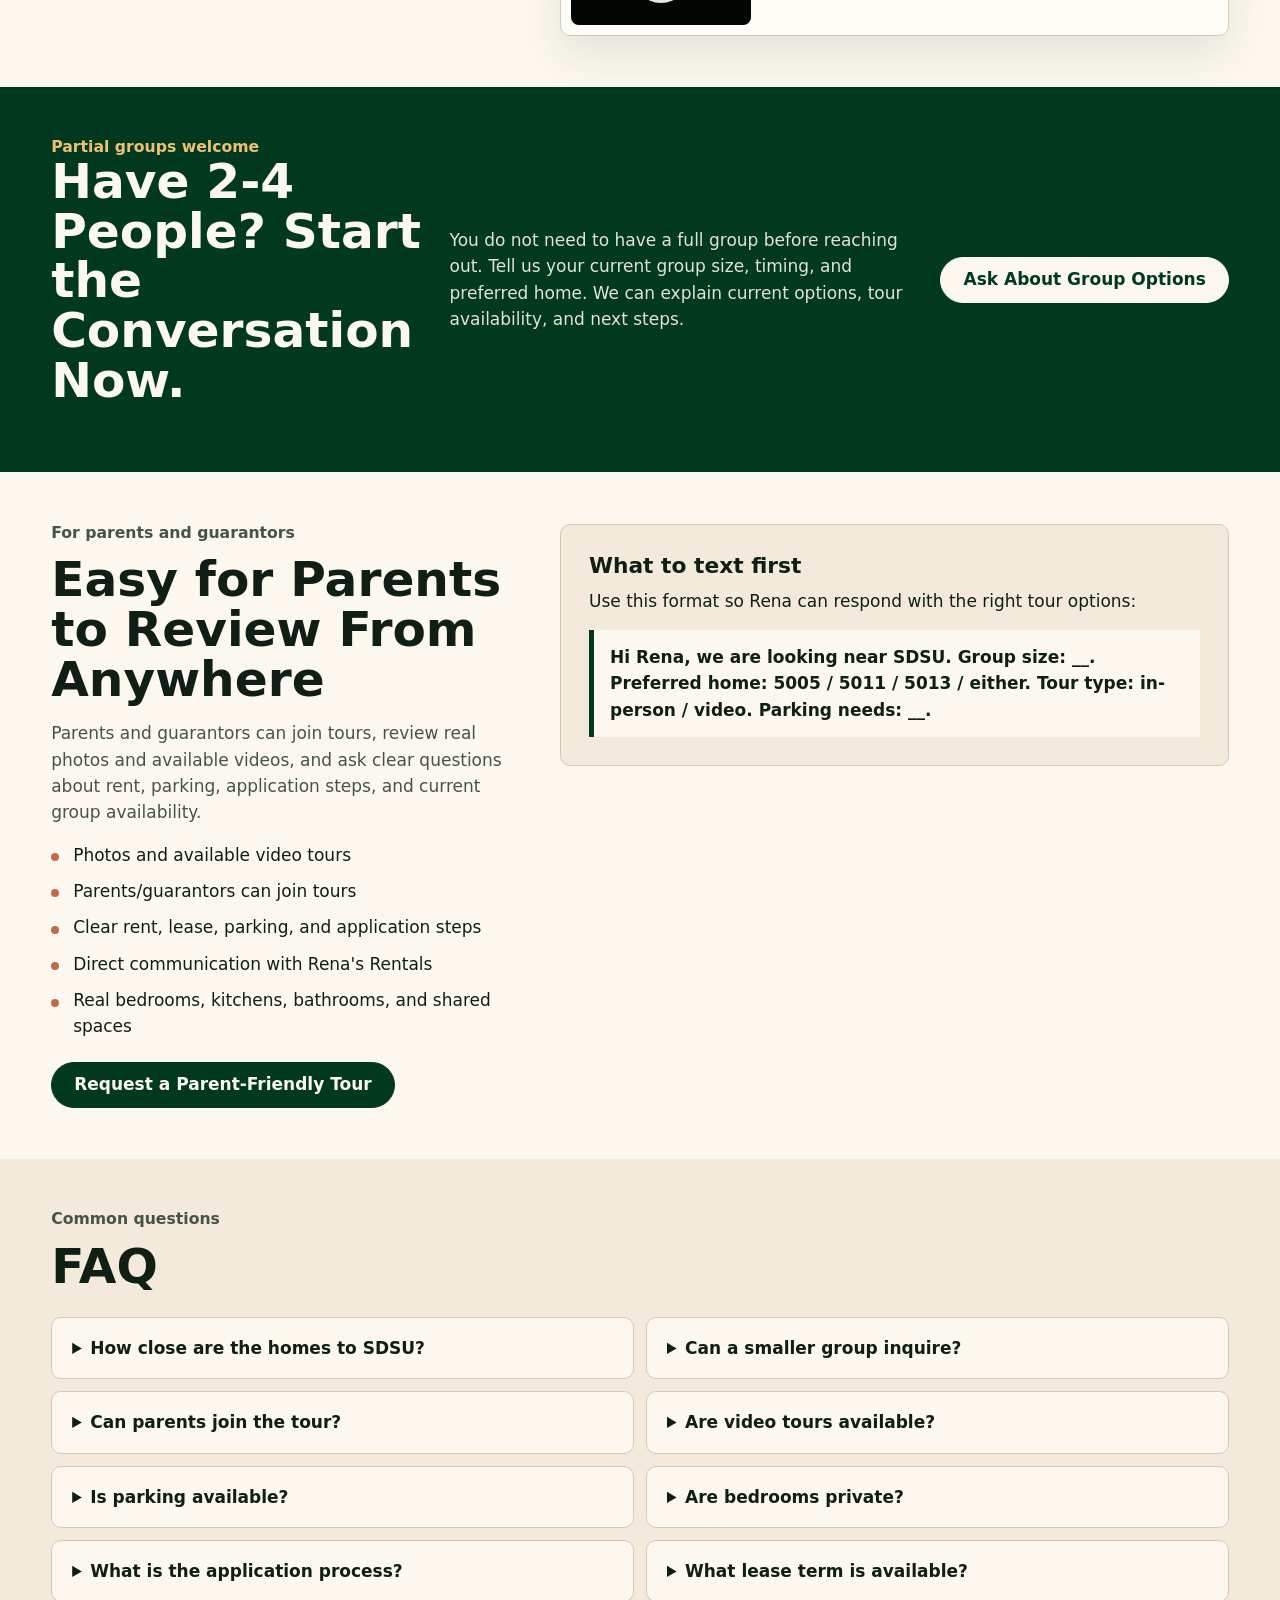
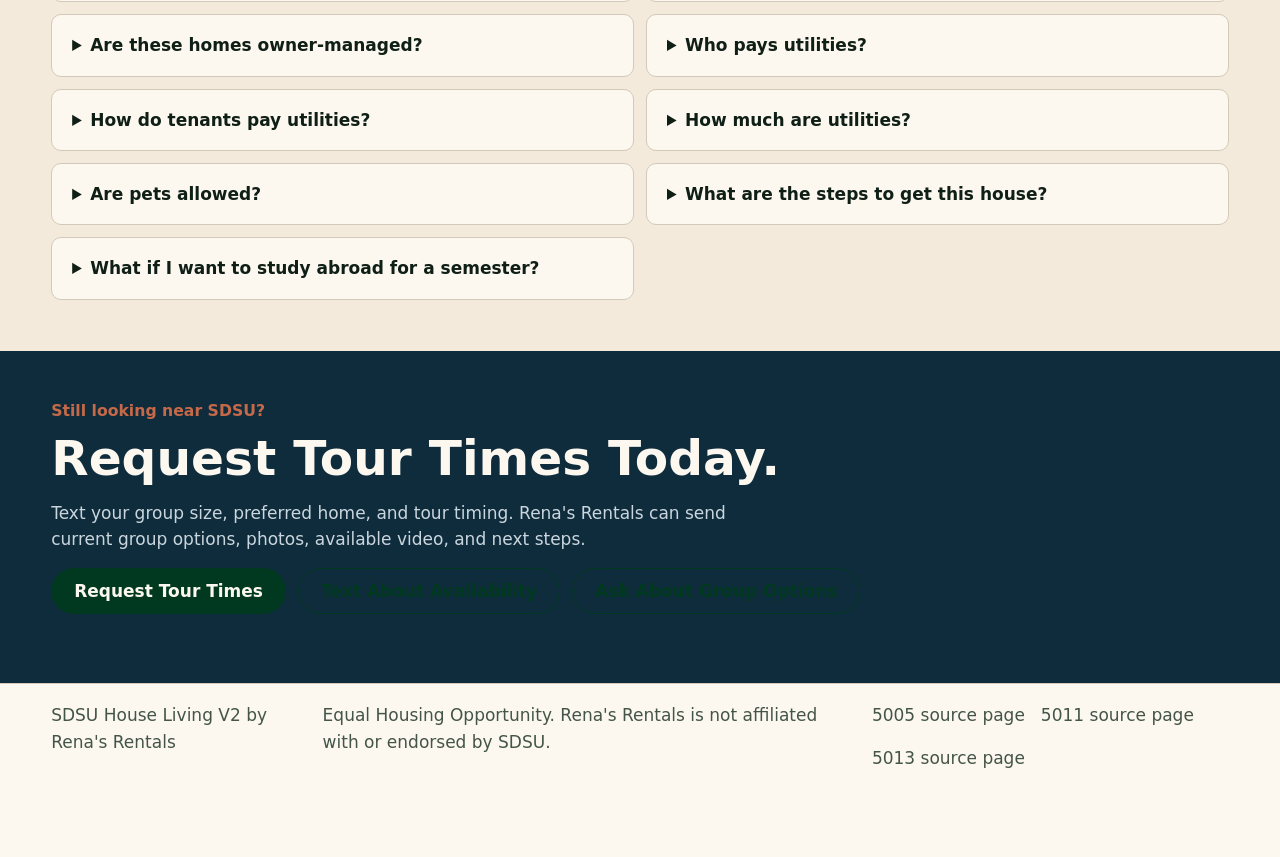
==== commit 941771ed: "Update property cards for group lease inquiries" ====
--- a/index.html
+++ b/index.html
@@ -3,10 +3,10 @@
   <head>
     <meta charset="utf-8">
     <meta name="viewport" content="width=device-width, initial-scale=1">
-    <title>SDSU House Living V2 | Private Rooms Near SDSU</title>
+    <title>SDSU House Living V2 | Group Homes Near SDSU</title>
     <meta
       name="description"
-      content="Private-bedroom SDSU-area homes on 63rd Street with rooms from $1,100, parking, full kitchens, shared living space, and parent-friendly tours."
+      content="Private-bedroom SDSU-area homes on 63rd Street with group lease options, parking, full kitchens, shared living space, and parent-friendly tours."
     >
     <link rel="stylesheet" href="https://unpkg.com/photoswipe@5.4.4/dist/photoswipe.css">
     <link rel="stylesheet" href="styles-v2.css">
@@ -37,8 +37,8 @@
 
       <section class="hero" aria-labelledby="hero-title">
         <div class="hero-copy">
-          <p class="eyebrow">Rooms from $1,100 near 63rd & Pontiac</p>
-          <h1 id="hero-title">SDSU-Area Private-Bedroom Homes for Full or Partial Roommate Groups</h1>
+          <p class="eyebrow">Full-home and group options near 63rd & Pontiac</p>
+          <h1 id="hero-title">SDSU-Area Private-Bedroom Homes for Roommate Groups</h1>
           <p class="hero-subhead">
             Three 63rd Street homes with real bedrooms, full kitchens, parking, shared living
             space, outdoor areas, and parent-friendly tours. Have 2-4 people? You can still inquire.
@@ -69,14 +69,14 @@
       <section class="section contact-choice" id="tour" aria-labelledby="tour-title">
         <div class="section-heading">
           <p class="eyebrow">Fastest way to get answers</p>
-          <h2 id="tour-title">Text Rena's Rentals for Tour Times and Current Room Options</h2>
+          <h2 id="tour-title">Text Rena's Rentals for Tour Times and Current Group Options</h2>
           <p>
-            Most students move faster by text. Send your group size, preferred home, and whether you
-            want an in-person or video tour.
+            Tell us your group size, preferred home, and timing. Full roommate groups and smaller
+            2-4 person groups can inquire about current options.
           </p>
         </div>
         <div class="contact-grid">
-          <a class="contact-card primary" data-cta="sticky_text" href="sms:+16199172011?&body=Hi%20Rena%2C%20I%27m%20interested%20in%20the%2063rd%20Street%20SDSU%20homes.%20My%20group%20size%20is%20">
+          <a class="contact-card primary" data-cta="sticky_text" href="sms:+16199172011?&body=Hi%20Rena%2C%20I%27m%20interested%20in%20current%20group%20options%20for%20the%2063rd%20Street%20homes%20near%20SDSU.%20My%20group%20size%20is%20">
             <span>Text About Availability</span>
             <strong>619-917-2011</strong>
           </a>
@@ -89,6 +89,58 @@
             <strong>renasrentals@gmail.com</strong>
           </a>
         </div>
+        <form class="inquiry-form" id="inquiry-form">
+          <div class="form-heading">
+            <h3>Send the Right Details</h3>
+            <p>Ask about current lease terms, group pricing, and tour availability.</p>
+          </div>
+          <div class="form-grid">
+            <label>
+              Name
+              <input name="name" autocomplete="name" required>
+            </label>
+            <label>
+              Phone
+              <input name="phone" autocomplete="tel" inputmode="tel" required>
+            </label>
+            <label>
+              Email
+              <input name="email" type="email" autocomplete="email">
+            </label>
+            <label>
+              Group size
+              <input name="group-size" inputmode="numeric" placeholder="Example: 4 people" required>
+            </label>
+            <label>
+              Interested home
+              <select name="interested-home" required>
+                <option value="">Select one</option>
+                <option>5005 63rd St</option>
+                <option>5011 63rd St</option>
+                <option>5013 63rd St</option>
+                <option>Open to group options</option>
+              </select>
+            </label>
+            <label>
+              Tour type
+              <select name="tour-type" required>
+                <option value="">Select one</option>
+                <option>In-person tour</option>
+                <option>Video tour first</option>
+                <option>Either works</option>
+              </select>
+            </label>
+            <label>
+              Desired timing
+              <input name="desired-timing" placeholder="Example: this weekend">
+            </label>
+            <label class="form-message">
+              Message
+              <textarea name="message" rows="4" placeholder="Share timing, parking needs, and preferred home."></textarea>
+            </label>
+          </div>
+          <button class="button" data-cta="lead_form_prepare_text" type="submit">Prepare Text to Rena</button>
+        </form>
       </section>
 
       <section class="section" id="homes" aria-labelledby="homes-title">
@@ -96,12 +148,16 @@
           <p class="eyebrow">Compare the homes</p>
           <h2 id="homes-title">Tour the Homes: 5005, 5011, and 5013 63rd St</h2>
           <p>
-            The homes are near SDSU in the College Area, with private-bedroom options,
-            full-house possibilities, and room pricing from $1,100/month in the larger homes.
-            Ask Rena's Rentals for current availability by room, group, and property.
+            The homes are near SDSU in the College Area, with private bedrooms,
+            full-home lease options, shared living space, and parking details to confirm.
+            Ask Rena's Rentals for current lease terms, group pricing, and tour availability.
           </p>
         </div>
         <div class="property-grid" id="property-cards" aria-live="polite"></div>
+        <p class="property-note">
+          These homes are intended for full-home or group lease arrangements near SDSU. Have 2-4 people?
+          You can still inquire about current group options and tour availability.
+        </p>
       </section>
 
       <section class="section proof-section" aria-labelledby="why-title">
@@ -116,7 +172,7 @@
               <p>Roommates can spread out between bedrooms, kitchens, living areas, patios, and outdoor space instead of relying on one small apartment common area.</p>
             </article>
             <article>
-              <h3>Lower-density than large student buildings</h3>
+              <h3>Lower-density than large apartment buildings</h3>
               <p>A house setting reduces everyday building traffic and gives groups a more personal home base near campus.</p>
             </article>
             <article>
@@ -168,7 +224,7 @@
       <section class="section video-section" aria-labelledby="video-title">
         <div>
           <p class="eyebrow">Video tours</p>
-          <h2 id="video-title">Start With the Video, Then Text for Current Room Options</h2>
+          <h2 id="video-title">Start With the Video, Then Text for Current Group Options</h2>
         </div>
         <div class="video-grid" id="video-grid"></div>
       </section>
@@ -191,7 +247,7 @@
           <h2 id="parents-title">Easy for Parents to Review From Anywhere</h2>
           <p>
             Parents and guarantors can join tours, review real photos and available videos, and ask clear
-            questions about rent, parking, application steps, and current room availability.
+            questions about rent, parking, application steps, and current group availability.
           </p>
           <ul class="check-list">
             <li>Photos and available video tours</li>
@@ -222,10 +278,10 @@
       <section class="section final-cta" aria-labelledby="final-title">
         <p class="eyebrow">Still looking near SDSU?</p>
         <h2 id="final-title">Request Tour Times Today.</h2>
-        <p>Text your group size, preferred home, and tour timing. Rena's Rentals can send current room options, photos, available video, and next steps.</p>
+        <p>Text your group size, preferred home, and tour timing. Rena's Rentals can send current group options, photos, available video, and next steps.</p>
         <div class="hero-actions">
           <a class="button" data-cta="sticky_tour" href="#tour">Request Tour Times</a>
-          <a class="button button-secondary" data-cta="sticky_text" href="sms:+16199172011?&body=Hi%20Rena%2C%20I%27m%20interested%20in%20the%2063rd%20Street%20SDSU%20homes.">Text About Availability</a>
+          <a class="button button-secondary" data-cta="sticky_text" href="sms:+16199172011?&body=Hi%20Rena%2C%20I%27m%20interested%20in%20current%20group%20options%20for%20the%2063rd%20Street%20homes%20near%20SDSU.">Text About Availability</a>
           <a class="button button-secondary" data-cta="hero_group_options" href="#groups">Ask About Group Options</a>
         </div>
       </section>
@@ -233,6 +289,7 @@
 
     <footer class="site-footer">
       <p>SDSU House Living V2 by Rena's Rentals</p>
+      <p>Equal Housing Opportunity. Rena's Rentals is not affiliated with or endorsed by SDSU.</p>
       <p>
         <a href="https://www.renasrentals.com/5005-63rd-st" target="_blank" rel="noreferrer">5005 source page</a>
         <a href="https://www.renasrentals.com/5011-63rd-st" target="_blank" rel="noreferrer">5011 source page</a>
@@ -241,7 +298,7 @@
     </footer>
 
     <div class="mobile-cta" aria-label="Quick contact actions">
-      <a data-cta="sticky_text" href="sms:+16199172011?&body=Hi%20Rena%2C%20I%27m%20interested%20in%20the%2063rd%20Street%20SDSU%20homes.">Text</a>
+      <a data-cta="sticky_text" href="sms:+16199172011?&body=Hi%20Rena%2C%20I%27m%20interested%20in%20current%20group%20options%20for%20the%2063rd%20Street%20homes%20near%20SDSU.">Text</a>
       <a data-cta="sticky_call" href="tel:+16199172011">Call</a>
       <a data-cta="sticky_tour" href="#tour">Tour</a>
     </div>
--- a/styles-v2.css
+++ b/styles-v2.css
@@ -362,6 +362,66 @@
   line-height: 1.1;
 }
 
+.inquiry-form {
+  display: grid;
+  gap: 18px;
+  margin-top: clamp(18px, 3vw, 30px);
+  border: 1px solid var(--line);
+  border-radius: 10px;
+  padding: clamp(16px, 2.4vw, 26px);
+  background: var(--paper);
+  box-shadow: 0 12px 34px oklch(25% 0.04 150 / 0.08);
+}
+
+.form-heading {
+  display: grid;
+  gap: 5px;
+}
+
+.form-heading h3,
+.form-heading p {
+  margin: 0;
+}
+
+.form-heading p {
+  color: var(--muted);
+  font-weight: 700;
+}
+
+.form-grid {
+  display: grid;
+  grid-template-columns: repeat(3, minmax(0, 1fr));
+  gap: 14px;
+}
+
+.form-grid label {
+  display: grid;
+  gap: 7px;
+  color: var(--ink);
+  font-size: 0.86rem;
+  font-weight: 850;
+}
+
+.form-grid input,
+.form-grid select,
+.form-grid textarea {
+  width: 100%;
+  border: 1px solid var(--line);
+  border-radius: 8px;
+  padding: 11px 12px;
+  background: var(--warm);
+  color: var(--ink);
+  font: inherit;
+}
+
+.form-grid textarea {
+  resize: vertical;
+}
+
+.form-message {
+  grid-column: span 2;
+}
+
 .property-grid {
   display: grid;
   grid-template-columns: repeat(2, minmax(0, 1fr));
@@ -469,21 +529,46 @@
   padding: clamp(16px, 2.2vw, 24px);
 }
 
-.price {
+.property-heading {
+  display: grid;
+  gap: 7px;
+}
+
+.property-heading h3 {
+  margin: 0;
+}
+
+.lease-label {
   margin: -4px 0 0;
   color: var(--green);
-  font-size: clamp(1.35rem, 2.1vw, 2rem);
+  font-size: clamp(1.22rem, 1.9vw, 1.7rem);
   font-weight: 875;
-  line-height: 1.05;
-}
-
-.price small {
-  display: block;
-  margin-top: 6px;
+  line-height: 1.12;
+}
+
+.benefit-line {
+  margin: 0;
   color: var(--muted);
-  font-size: 0.92rem;
-  font-weight: 700;
-  line-height: 1.3;
+  font-size: 0.95rem;
+  font-weight: 760;
+}
+
+.rent-display {
+  margin: 0;
+  color: var(--green);
+  font-weight: 850;
+}
+
+.best-for {
+  justify-self: start;
+  margin: 2px 0 0;
+  border: 1px solid oklch(71% 0.05 150);
+  border-radius: 999px;
+  padding: 7px 10px;
+  background: oklch(93% 0.036 151);
+  color: var(--green);
+  font-size: 0.82rem;
+  font-weight: 850;
 }
 
 .specs {
@@ -548,6 +633,18 @@
   flex-wrap: wrap;
   align-items: center;
   gap: 10px;
+}
+
+.property-note {
+  max-width: 850px;
+  margin: clamp(18px, 3vw, 30px) auto 0;
+  border: 1px solid var(--line);
+  border-radius: 10px;
+  padding: 14px 16px;
+  background: var(--warm);
+  color: var(--muted);
+  font-weight: 780;
+  text-align: center;
 }
 
 .text-link {
@@ -913,6 +1010,9 @@
 .property-thumb:focus-visible,
 .video-card:focus-visible,
 .button:focus-visible,
+.form-grid input:focus-visible,
+.form-grid select:focus-visible,
+.form-grid textarea:focus-visible,
 a:focus-visible,
 summary:focus-visible {
   outline: 3px solid oklch(78% 0.12 82);
@@ -948,9 +1048,14 @@
   }
 
   .contact-grid,
+  .form-grid,
   .group-section,
   .faq-grid {
     grid-template-columns: 1fr;
+  }
+
+  .form-message {
+    grid-column: auto;
   }
 
   .group-section .button {
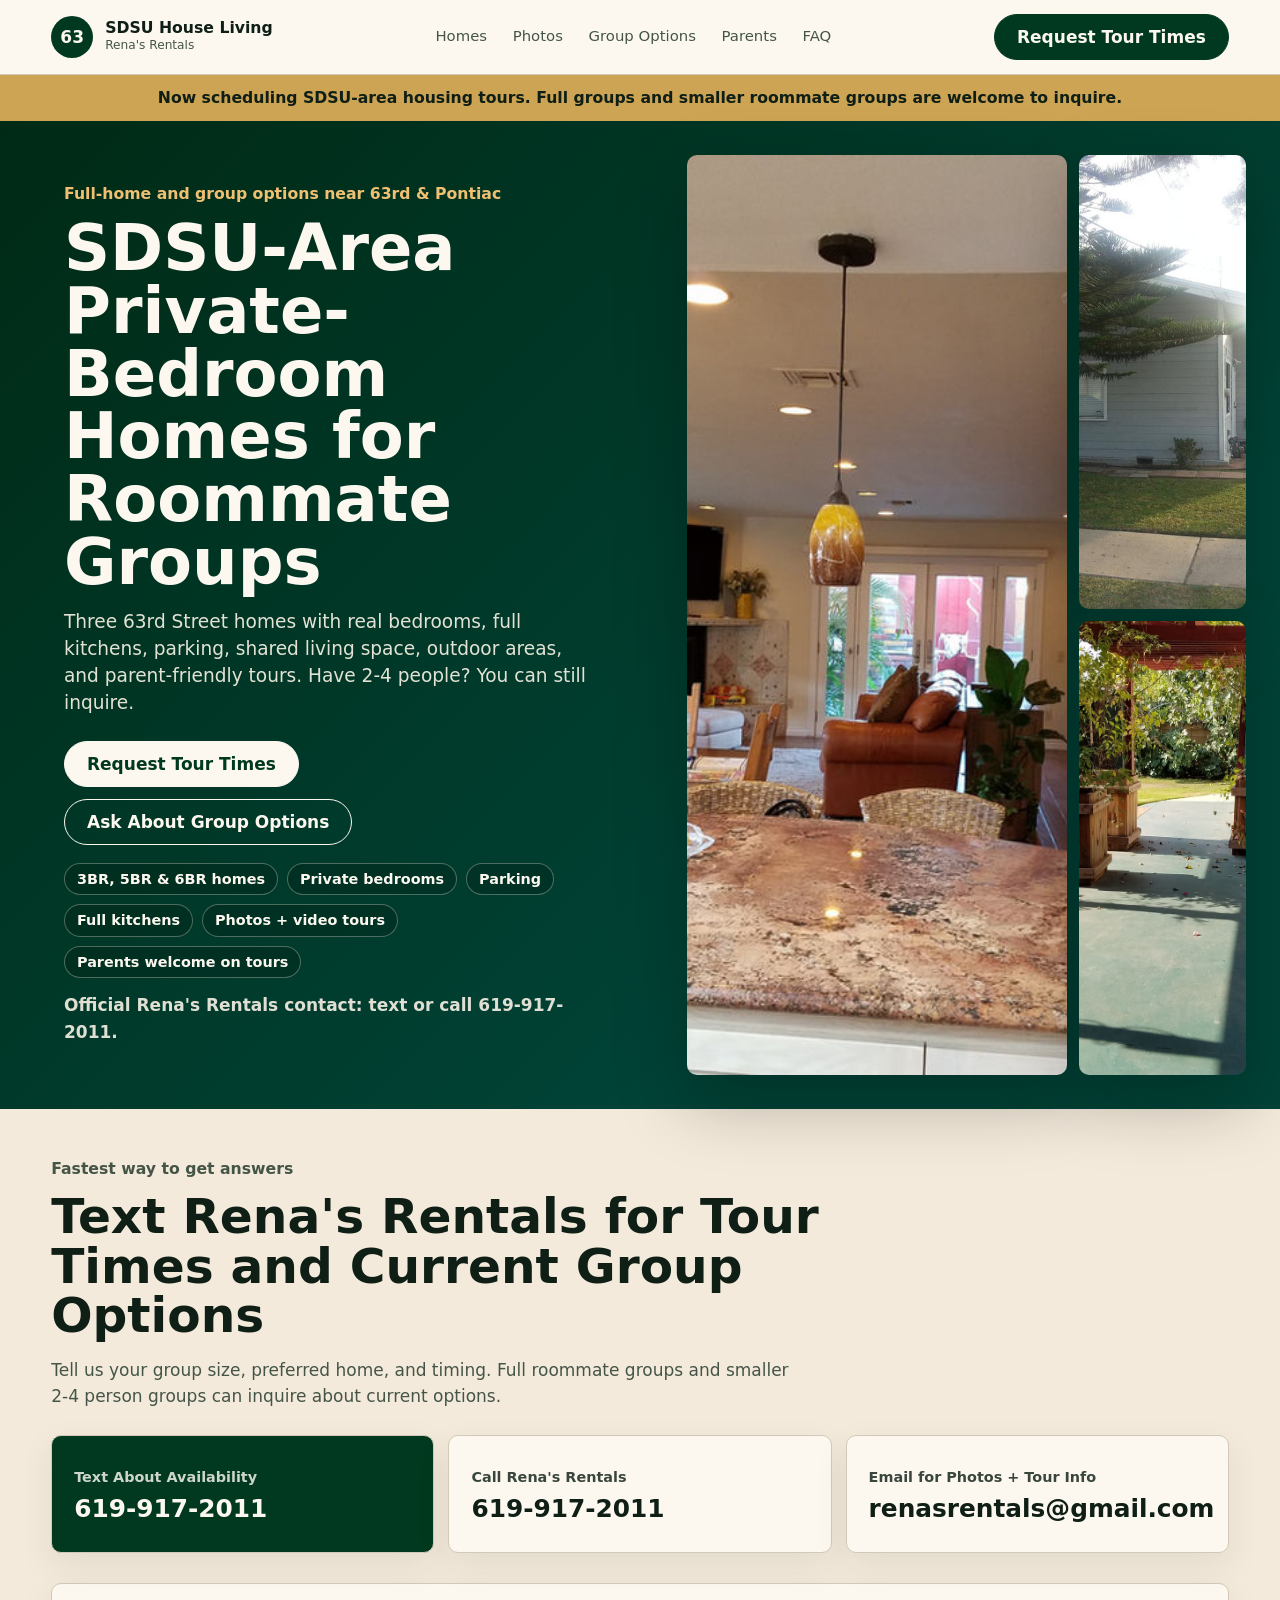
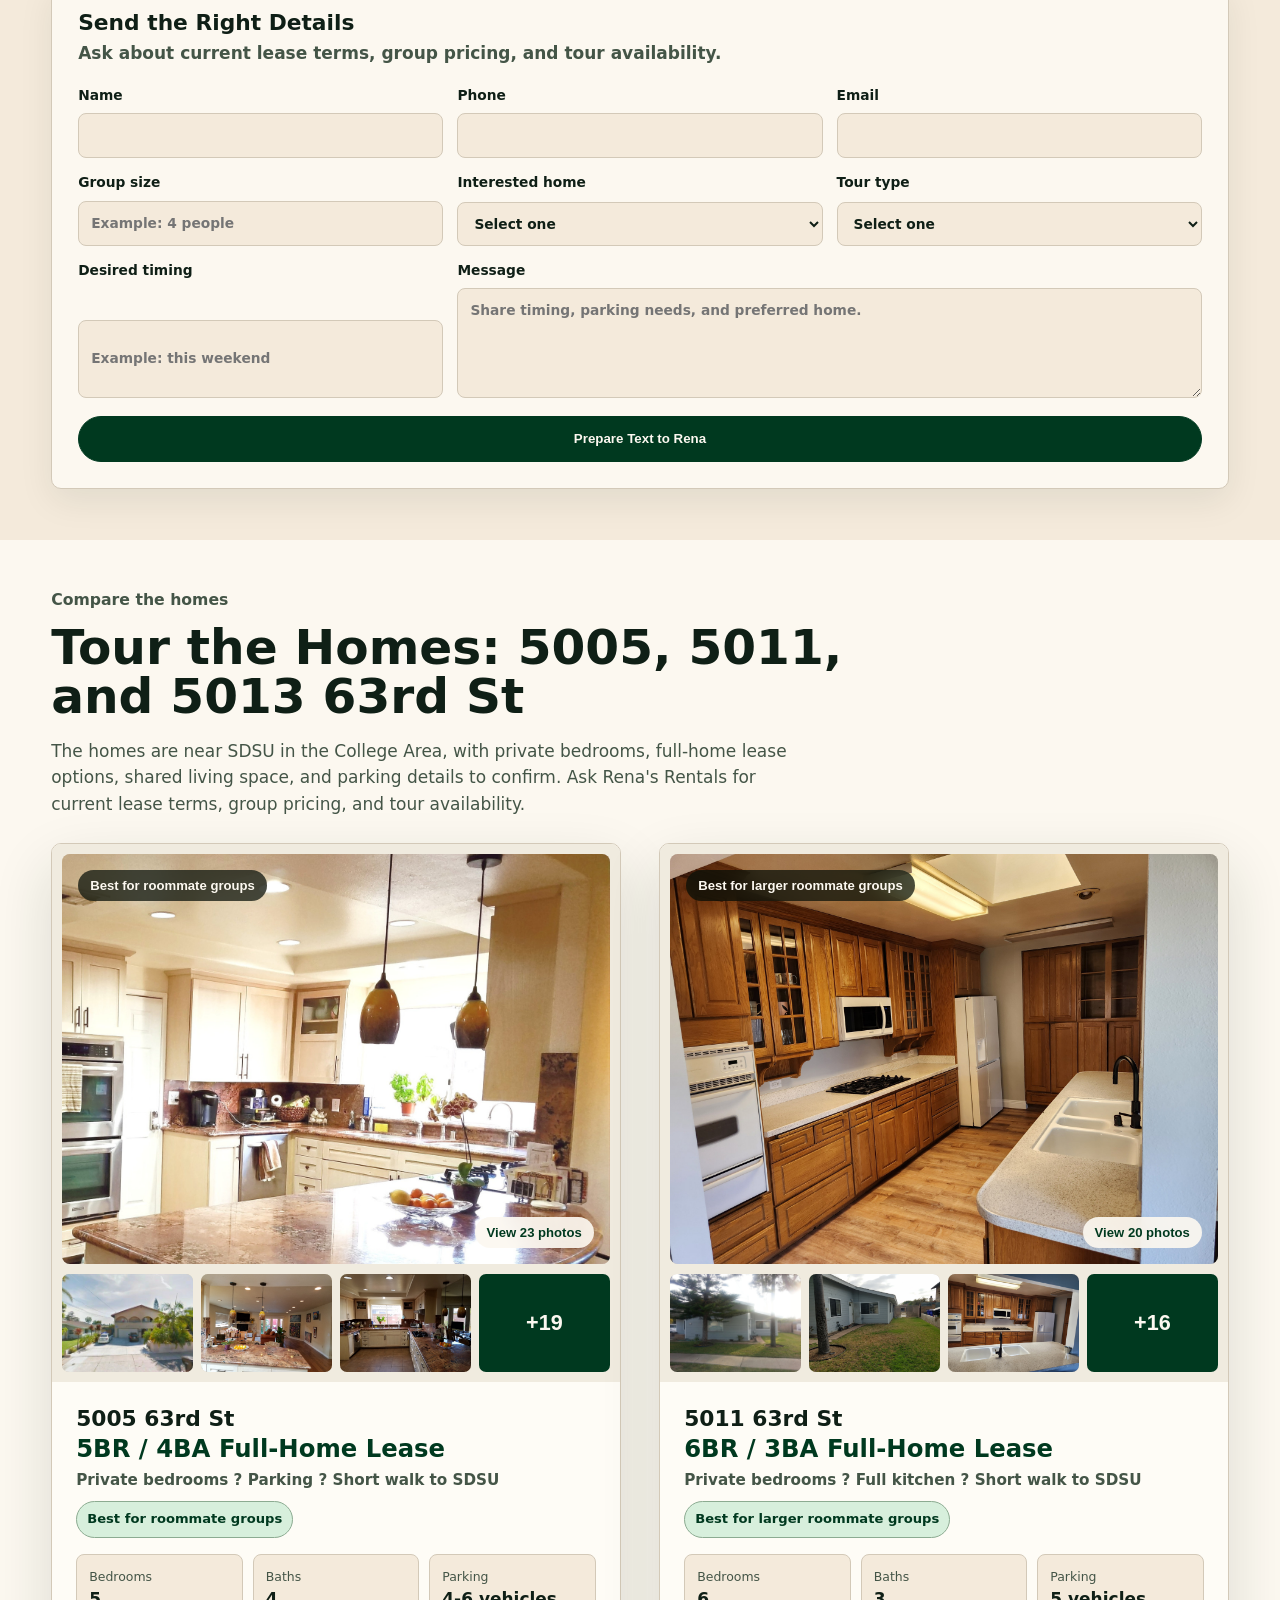
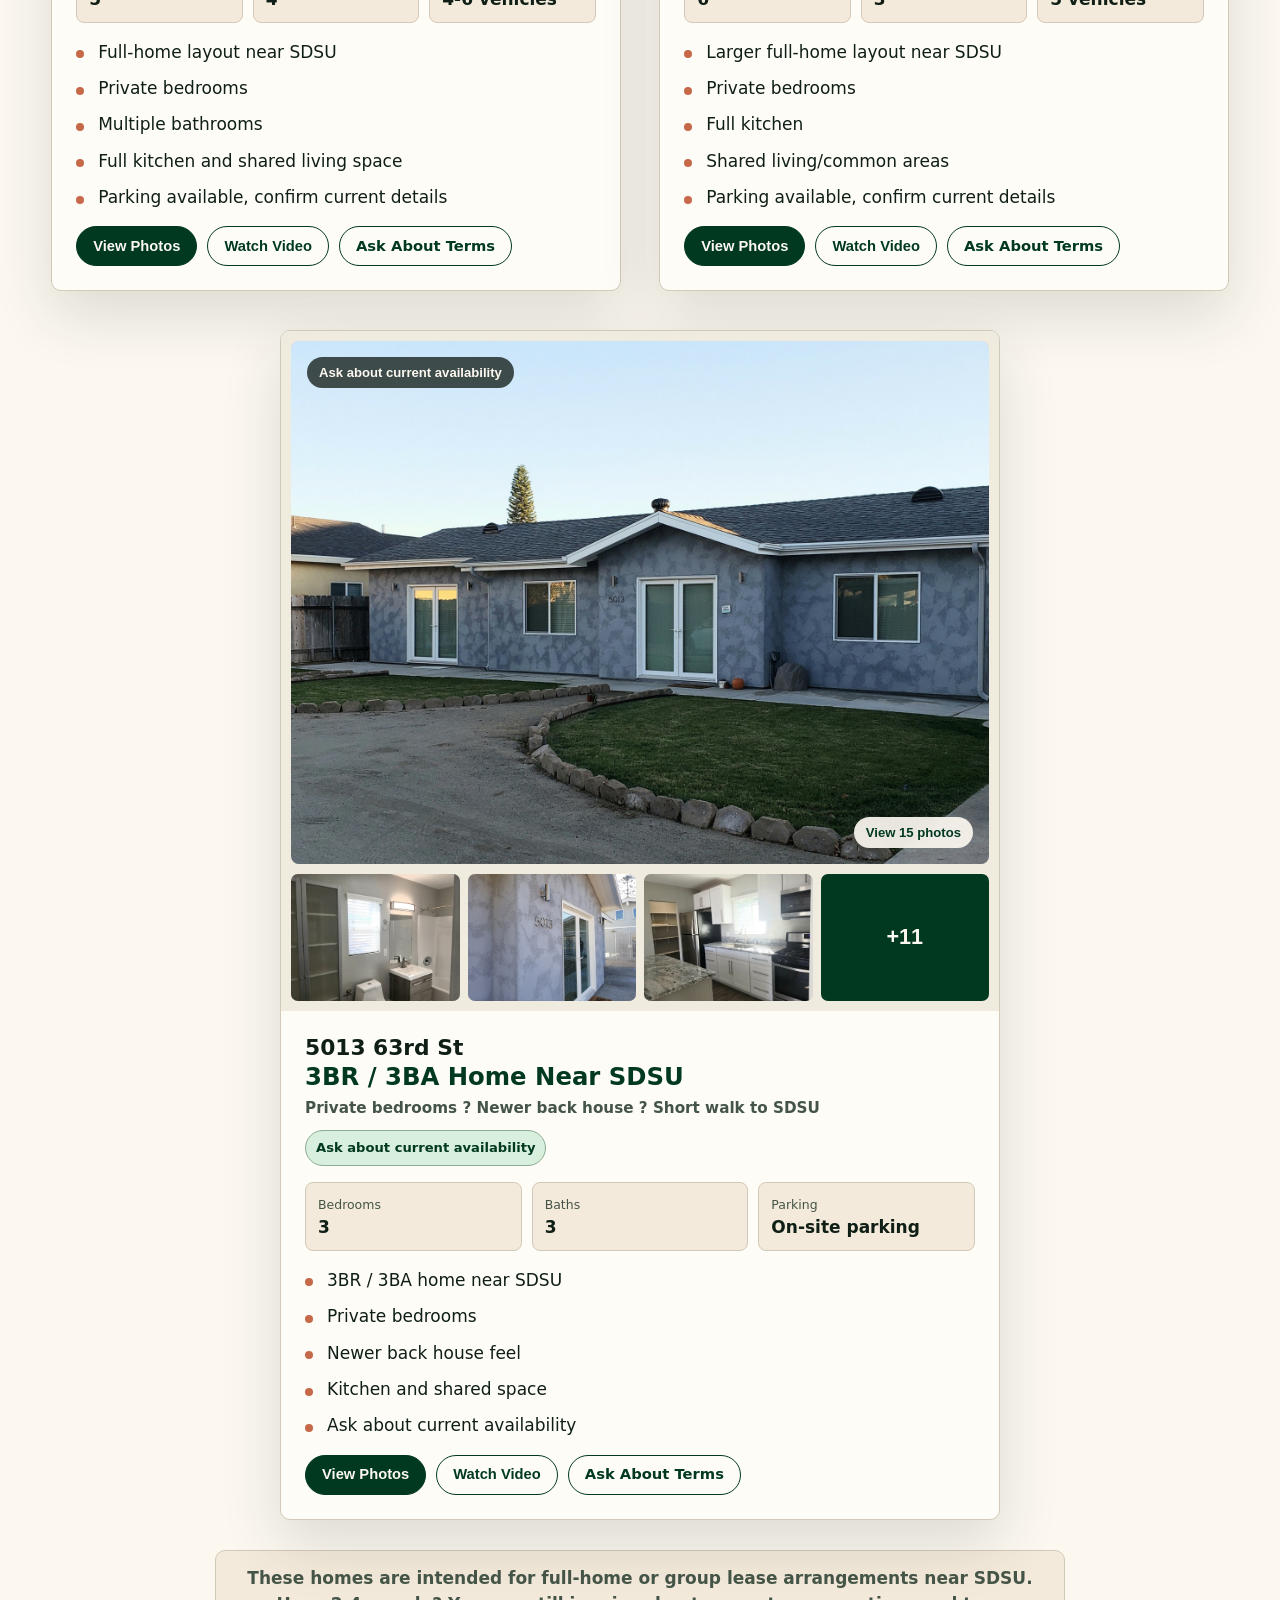
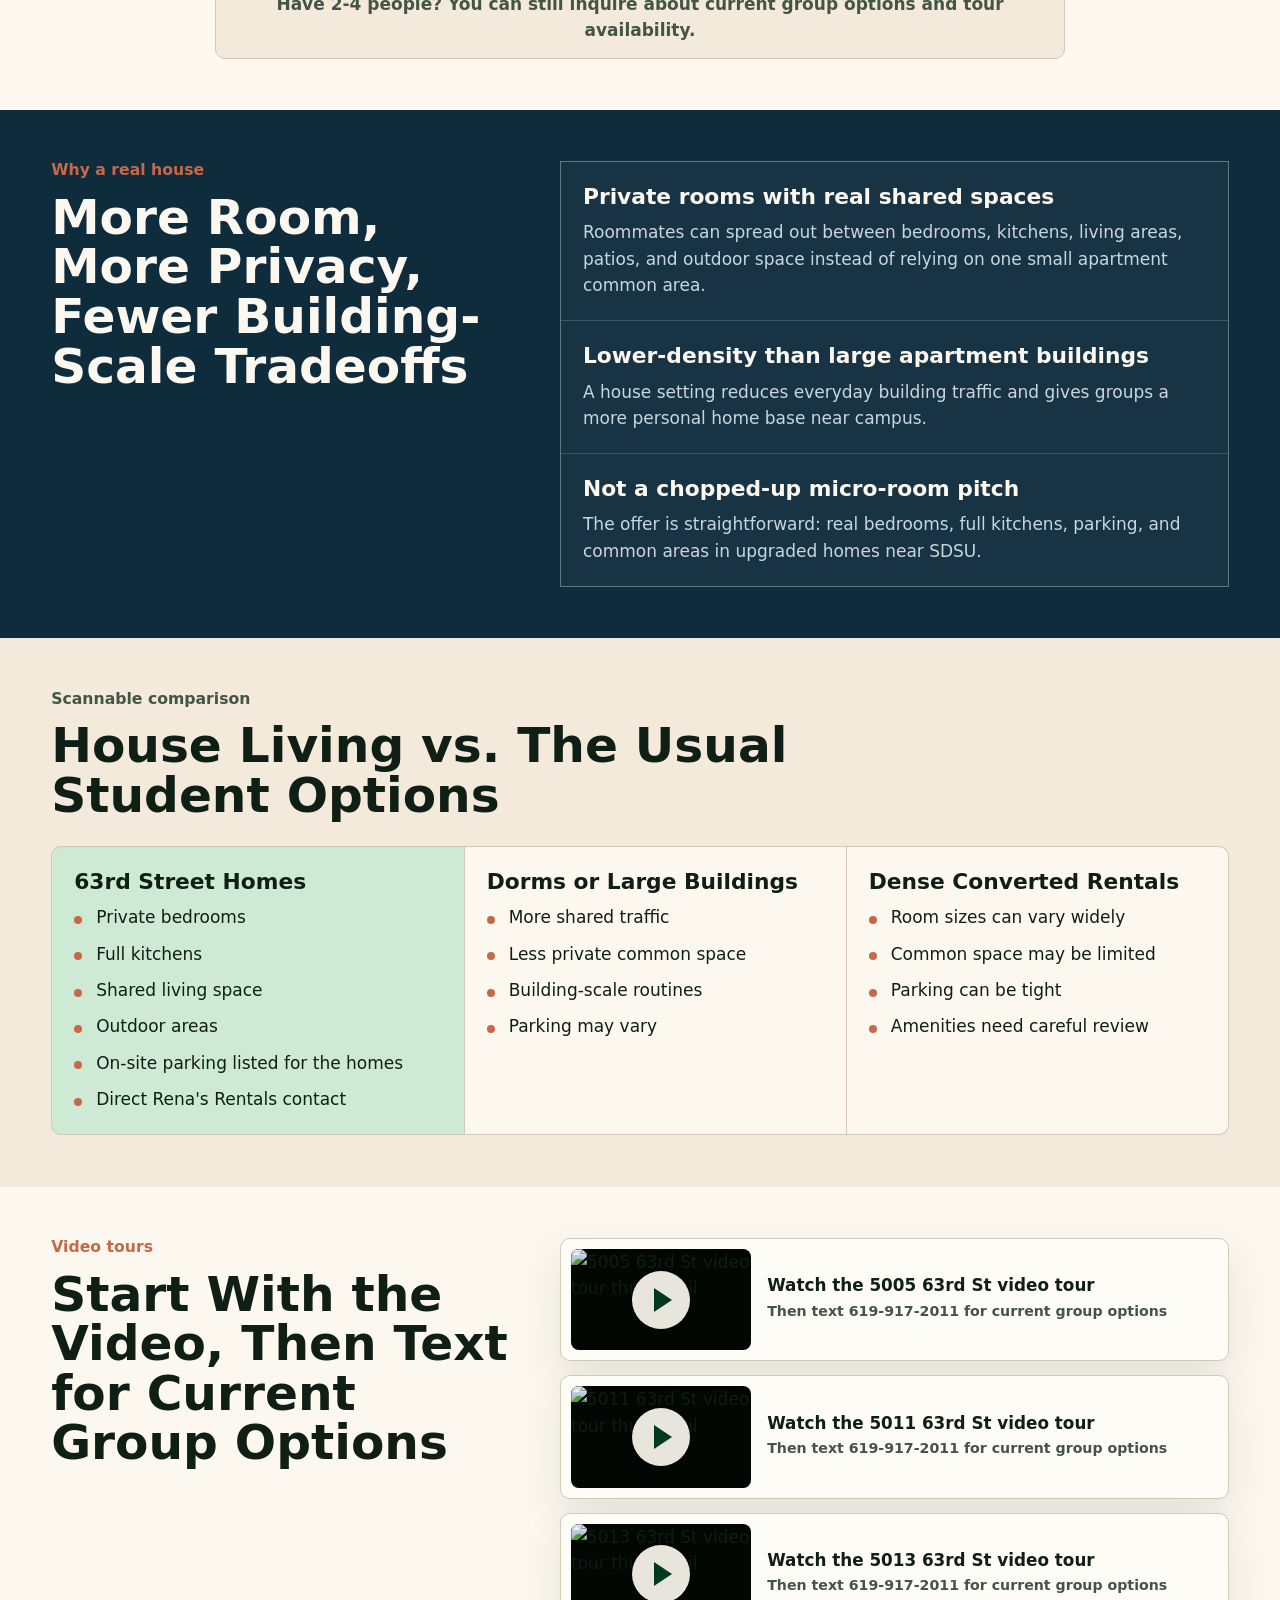
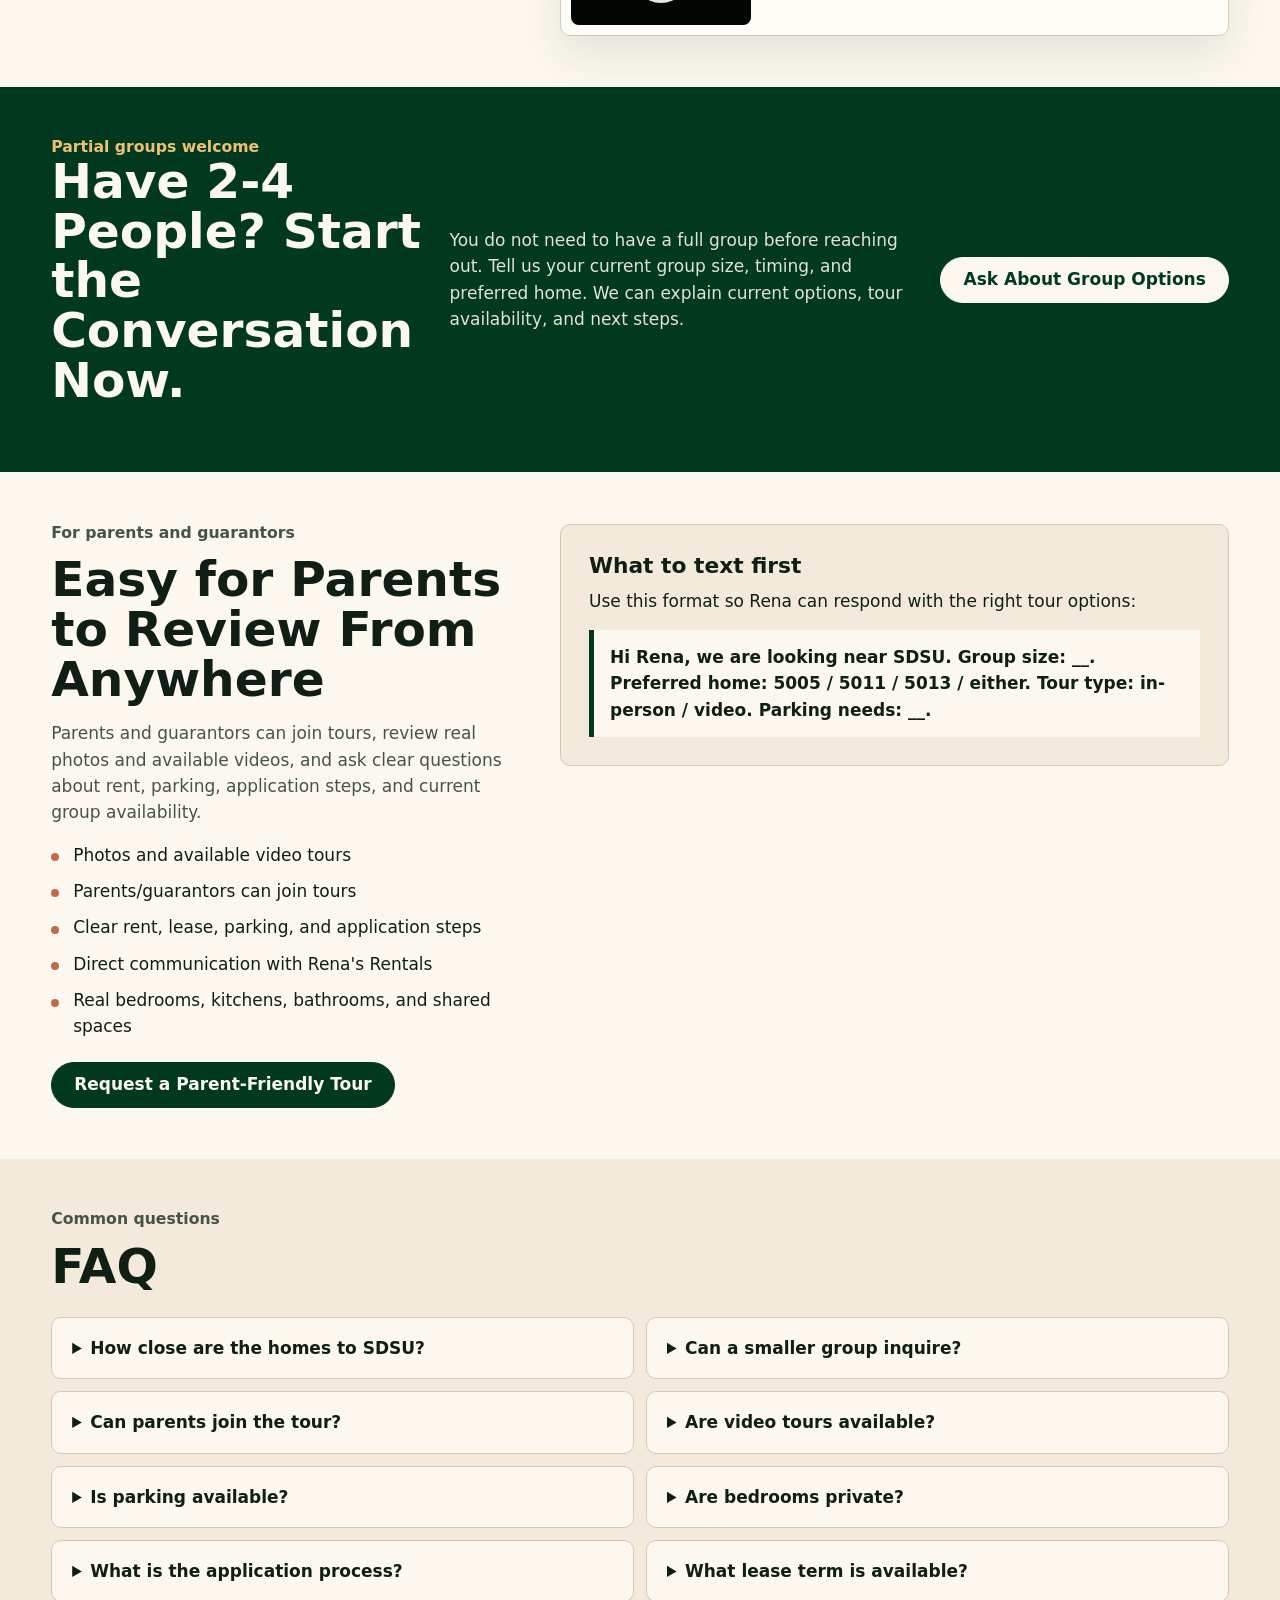
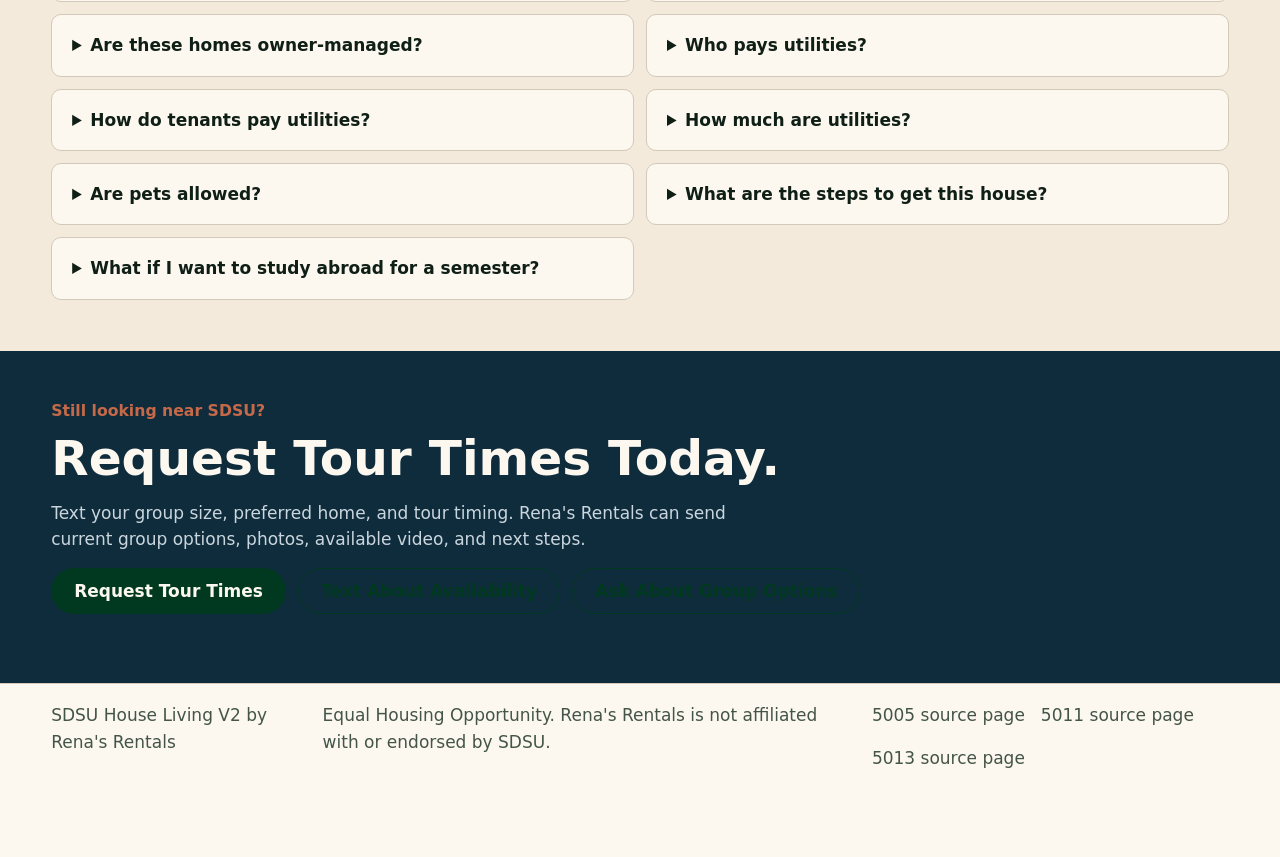
==== commit 7456dd18: "Apply lease copy updates to main" ====
--- a/index.html
+++ b/index.html
@@ -238,7 +238,7 @@
           You do not need to have a full group before reaching out. Tell us your current group size,
           timing, and preferred home. We can explain current options, tour availability, and next steps.
         </p>
-        <a class="button" data-cta="smaller_group_inquiry" href="sms:+16199172011?&body=Hi%20Rena%2C%20we%20have%20a%202-4%20person%20group%20and%20want%20to%20ask%20about%20the%2063rd%20Street%20homes.">Ask About Group Options</a>
+        <a class="button" data-cta="smaller_group_inquiry" href="#tour">Ask About Group Options</a>
       </section>
 
       <section class="section parent-section" id="parents" aria-labelledby="parents-title">
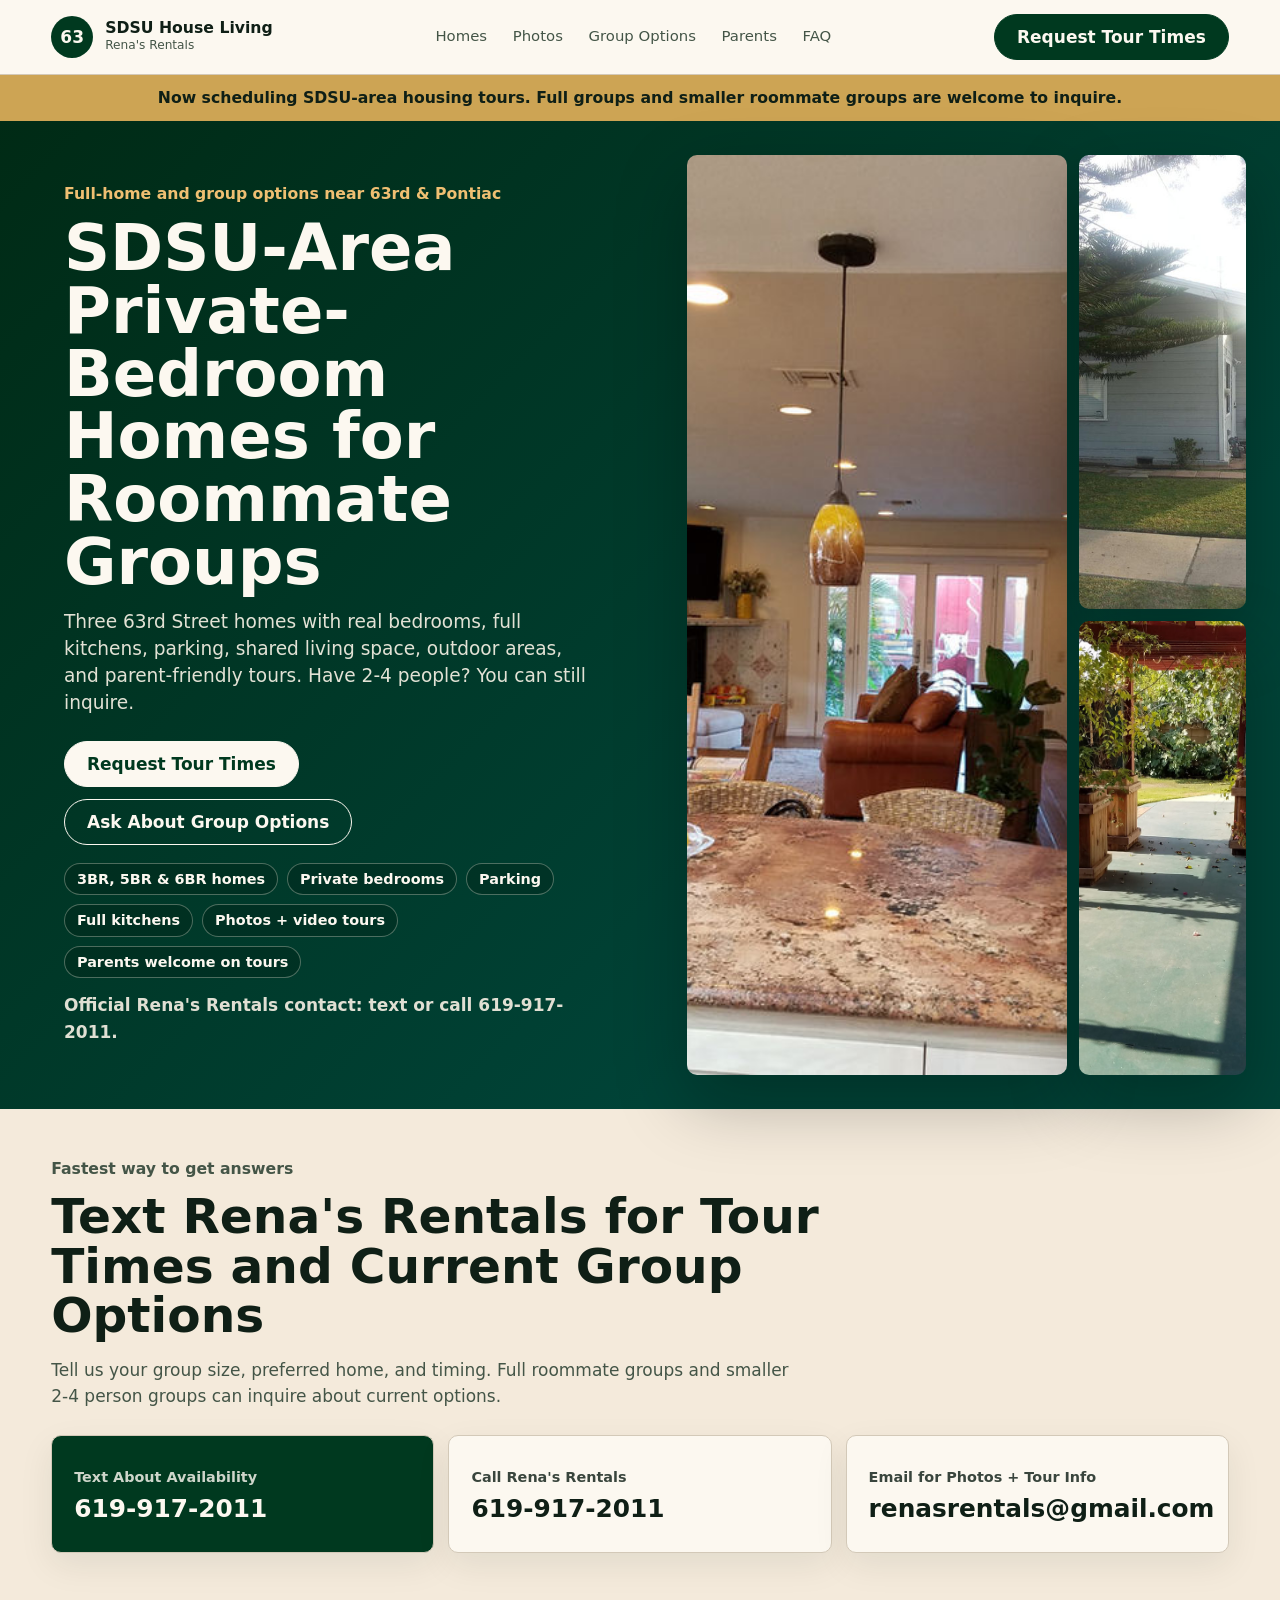
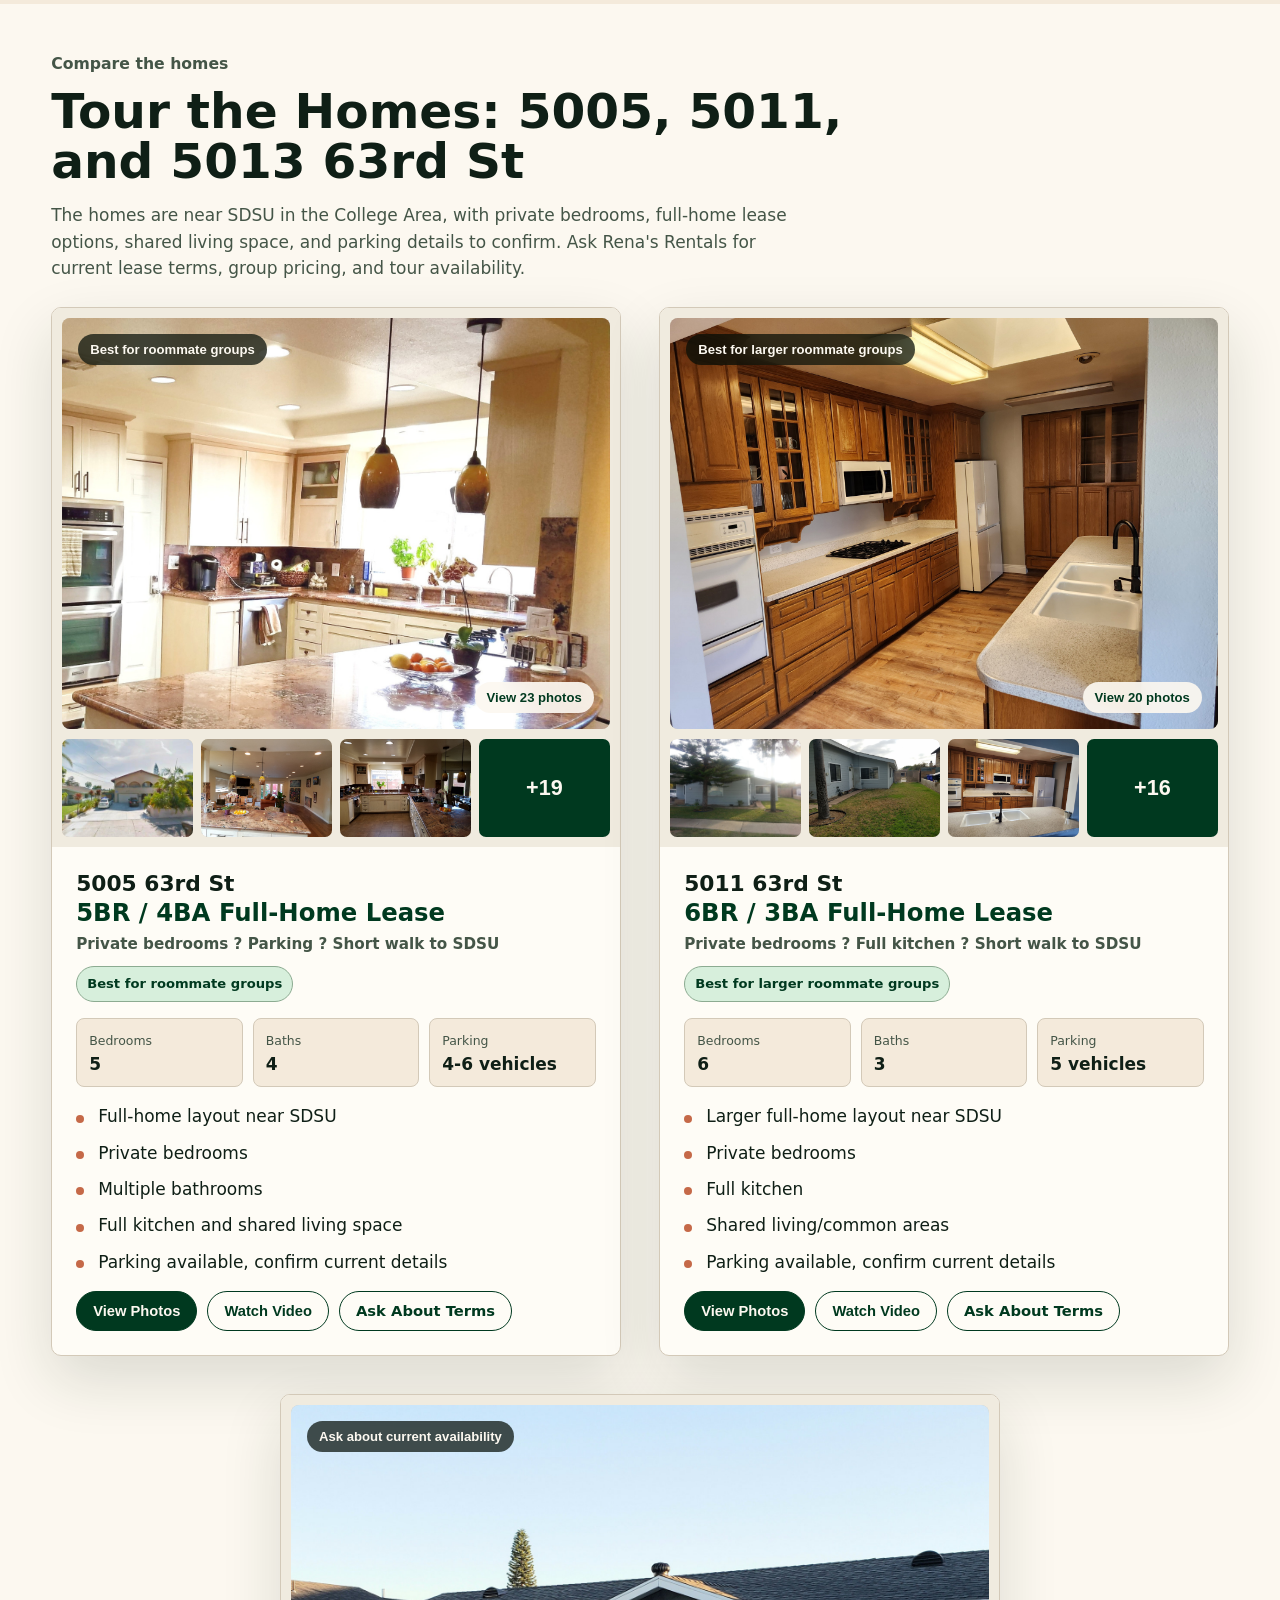
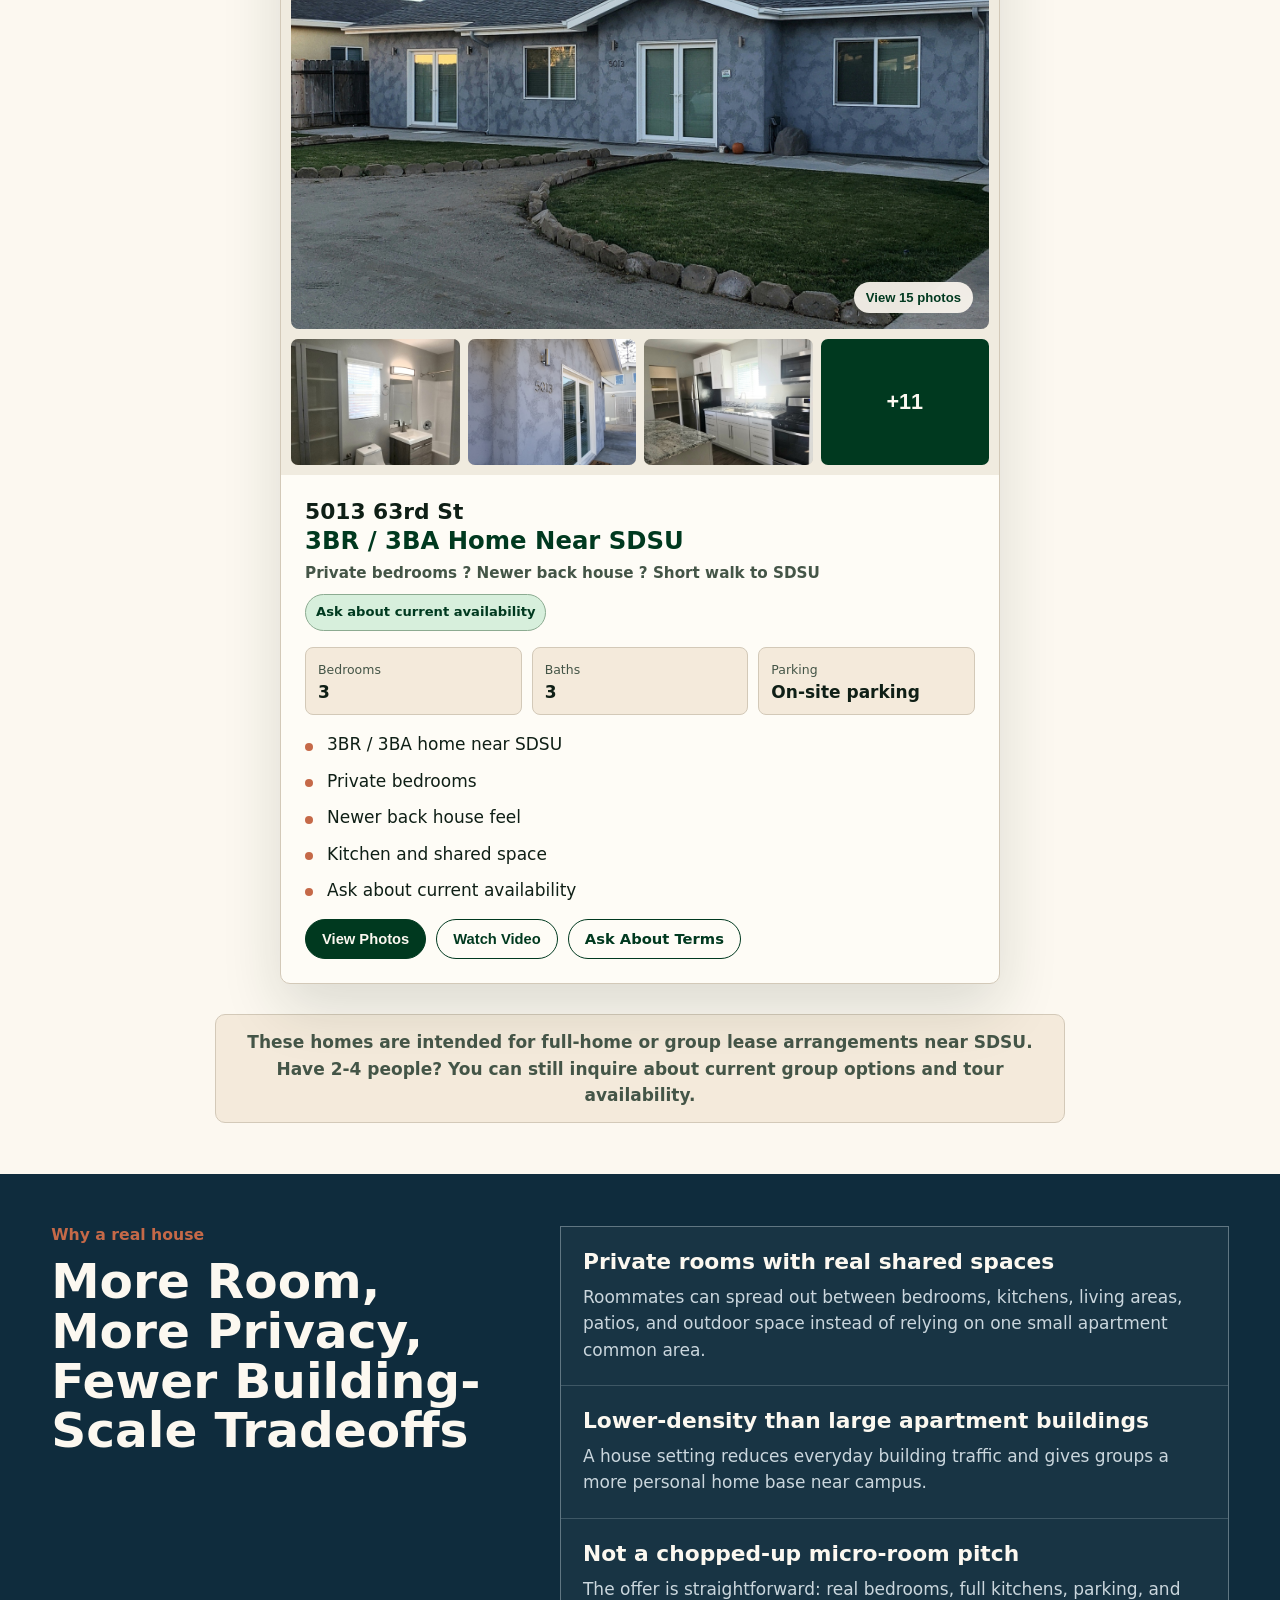
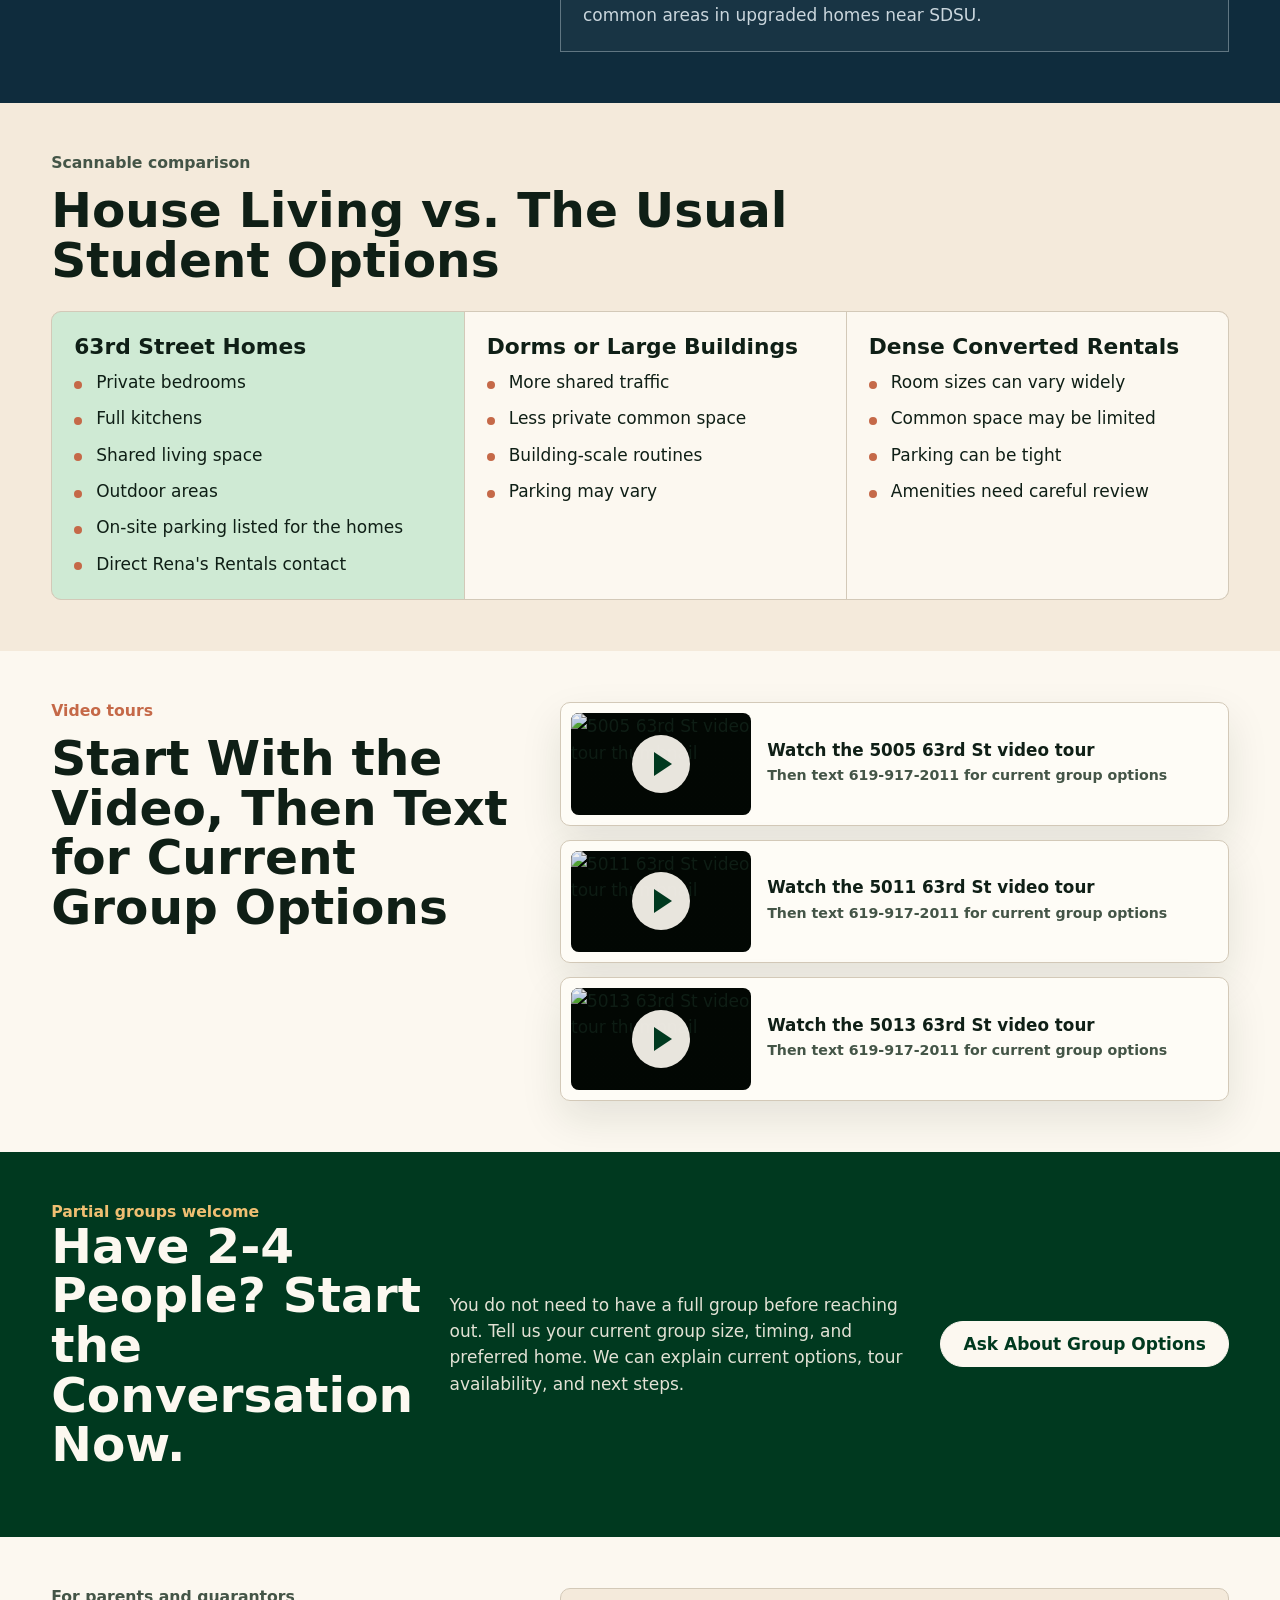
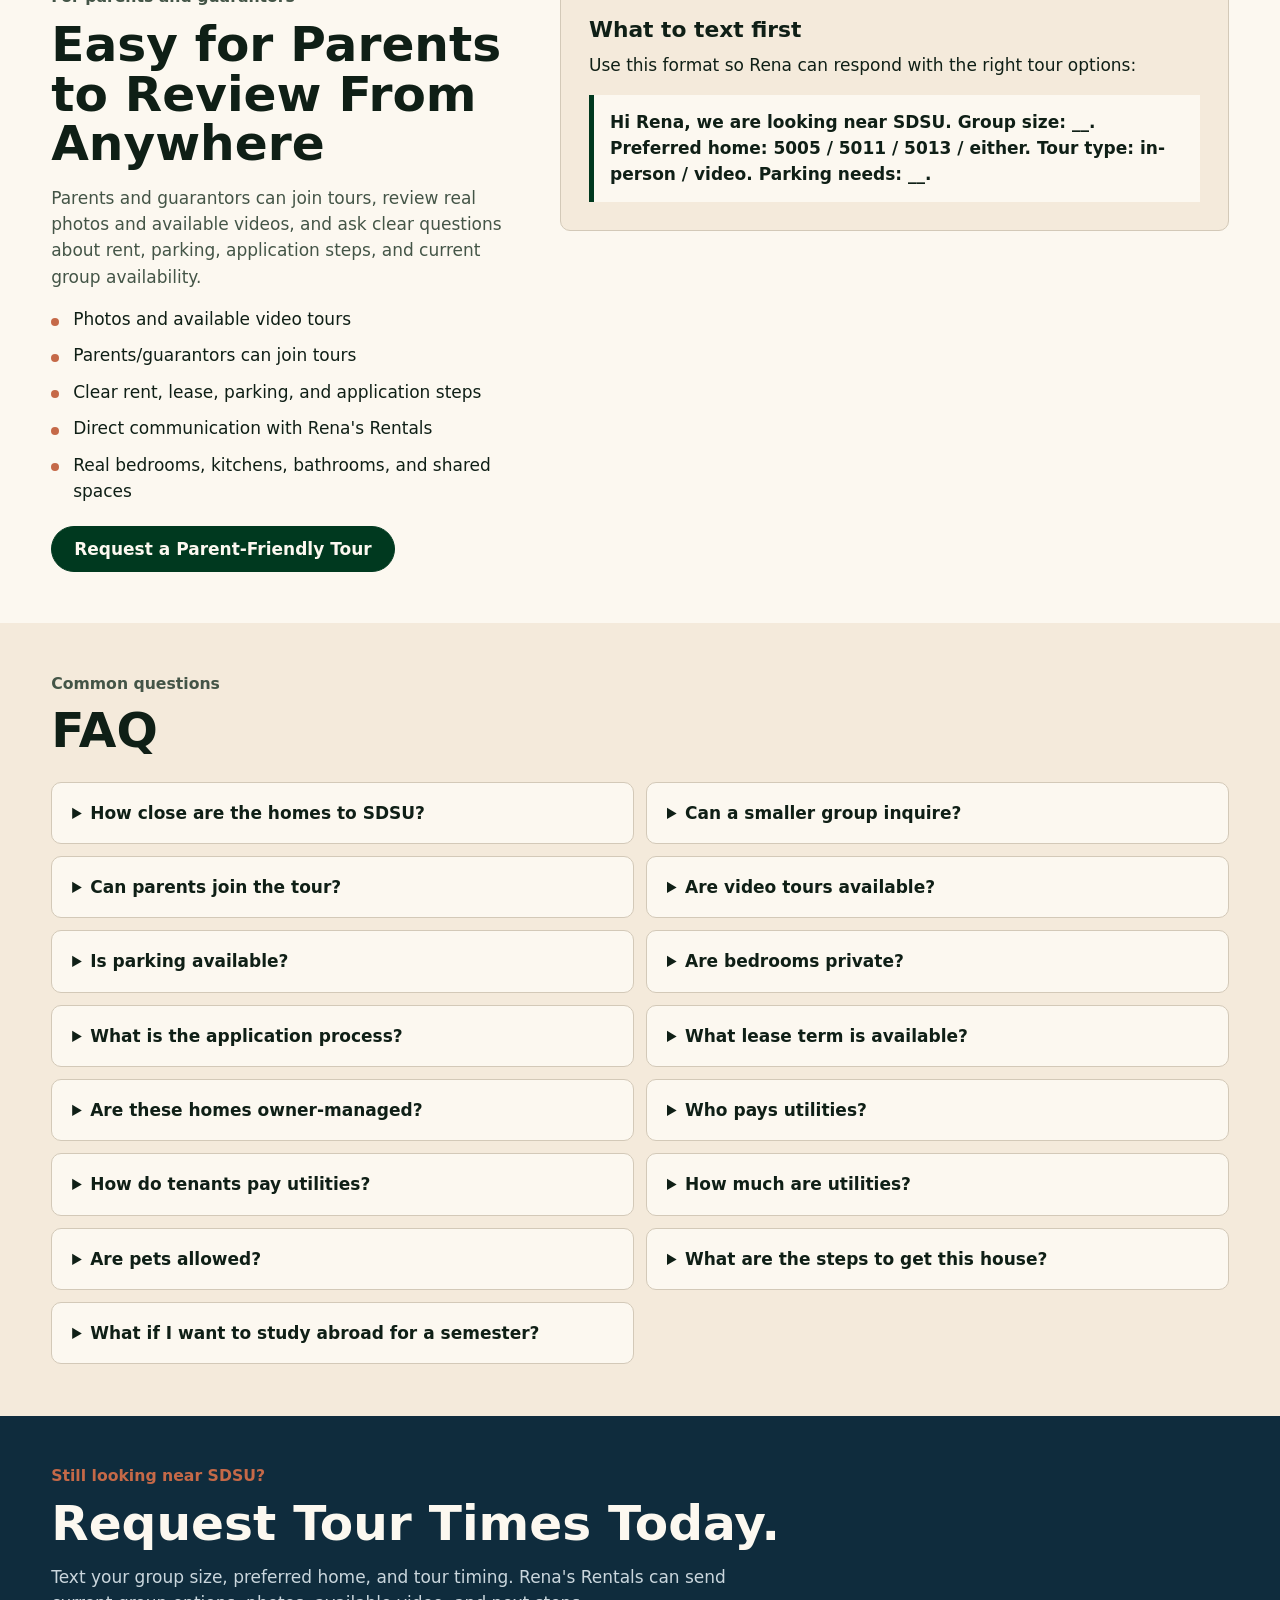
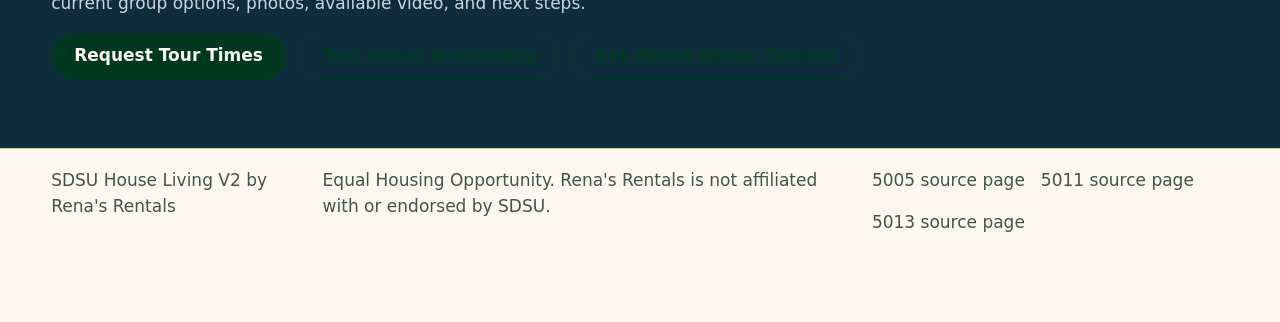
==== commit 30f18216: "Remove inquiry form from landing page" ====
--- a/index.html
+++ b/index.html
@@ -89,58 +89,6 @@
             <strong>renasrentals@gmail.com</strong>
           </a>
         </div>
-        <form class="inquiry-form" id="inquiry-form">
-          <div class="form-heading">
-            <h3>Send the Right Details</h3>
-            <p>Ask about current lease terms, group pricing, and tour availability.</p>
-          </div>
-          <div class="form-grid">
-            <label>
-              Name
-              <input name="name" autocomplete="name" required>
-            </label>
-            <label>
-              Phone
-              <input name="phone" autocomplete="tel" inputmode="tel" required>
-            </label>
-            <label>
-              Email
-              <input name="email" type="email" autocomplete="email">
-            </label>
-            <label>
-              Group size
-              <input name="group-size" inputmode="numeric" placeholder="Example: 4 people" required>
-            </label>
-            <label>
-              Interested home
-              <select name="interested-home" required>
-                <option value="">Select one</option>
-                <option>5005 63rd St</option>
-                <option>5011 63rd St</option>
-                <option>5013 63rd St</option>
-                <option>Open to group options</option>
-              </select>
-            </label>
-            <label>
-              Tour type
-              <select name="tour-type" required>
-                <option value="">Select one</option>
-                <option>In-person tour</option>
-                <option>Video tour first</option>
-                <option>Either works</option>
-              </select>
-            </label>
-            <label>
-              Desired timing
-              <input name="desired-timing" placeholder="Example: this weekend">
-            </label>
-            <label class="form-message">
-              Message
-              <textarea name="message" rows="4" placeholder="Share timing, parking needs, and preferred home."></textarea>
-            </label>
-          </div>
-          <button class="button" data-cta="lead_form_prepare_text" type="submit">Prepare Text to Rena</button>
-        </form>
       </section>
 
       <section class="section" id="homes" aria-labelledby="homes-title">
--- a/styles-v2.css
+++ b/styles-v2.css
@@ -362,66 +362,6 @@
   line-height: 1.1;
 }
 
-.inquiry-form {
-  display: grid;
-  gap: 18px;
-  margin-top: clamp(18px, 3vw, 30px);
-  border: 1px solid var(--line);
-  border-radius: 10px;
-  padding: clamp(16px, 2.4vw, 26px);
-  background: var(--paper);
-  box-shadow: 0 12px 34px oklch(25% 0.04 150 / 0.08);
-}
-
-.form-heading {
-  display: grid;
-  gap: 5px;
-}
-
-.form-heading h3,
-.form-heading p {
-  margin: 0;
-}
-
-.form-heading p {
-  color: var(--muted);
-  font-weight: 700;
-}
-
-.form-grid {
-  display: grid;
-  grid-template-columns: repeat(3, minmax(0, 1fr));
-  gap: 14px;
-}
-
-.form-grid label {
-  display: grid;
-  gap: 7px;
-  color: var(--ink);
-  font-size: 0.86rem;
-  font-weight: 850;
-}
-
-.form-grid input,
-.form-grid select,
-.form-grid textarea {
-  width: 100%;
-  border: 1px solid var(--line);
-  border-radius: 8px;
-  padding: 11px 12px;
-  background: var(--warm);
-  color: var(--ink);
-  font: inherit;
-}
-
-.form-grid textarea {
-  resize: vertical;
-}
-
-.form-message {
-  grid-column: span 2;
-}
-
 .property-grid {
   display: grid;
   grid-template-columns: repeat(2, minmax(0, 1fr));
@@ -1010,9 +950,6 @@
 .property-thumb:focus-visible,
 .video-card:focus-visible,
 .button:focus-visible,
-.form-grid input:focus-visible,
-.form-grid select:focus-visible,
-.form-grid textarea:focus-visible,
 a:focus-visible,
 summary:focus-visible {
   outline: 3px solid oklch(78% 0.12 82);
@@ -1048,14 +985,9 @@
   }
 
   .contact-grid,
-  .form-grid,
   .group-section,
   .faq-grid {
     grid-template-columns: 1fr;
-  }
-
-  .form-message {
-    grid-column: auto;
   }
 
   .group-section .button {
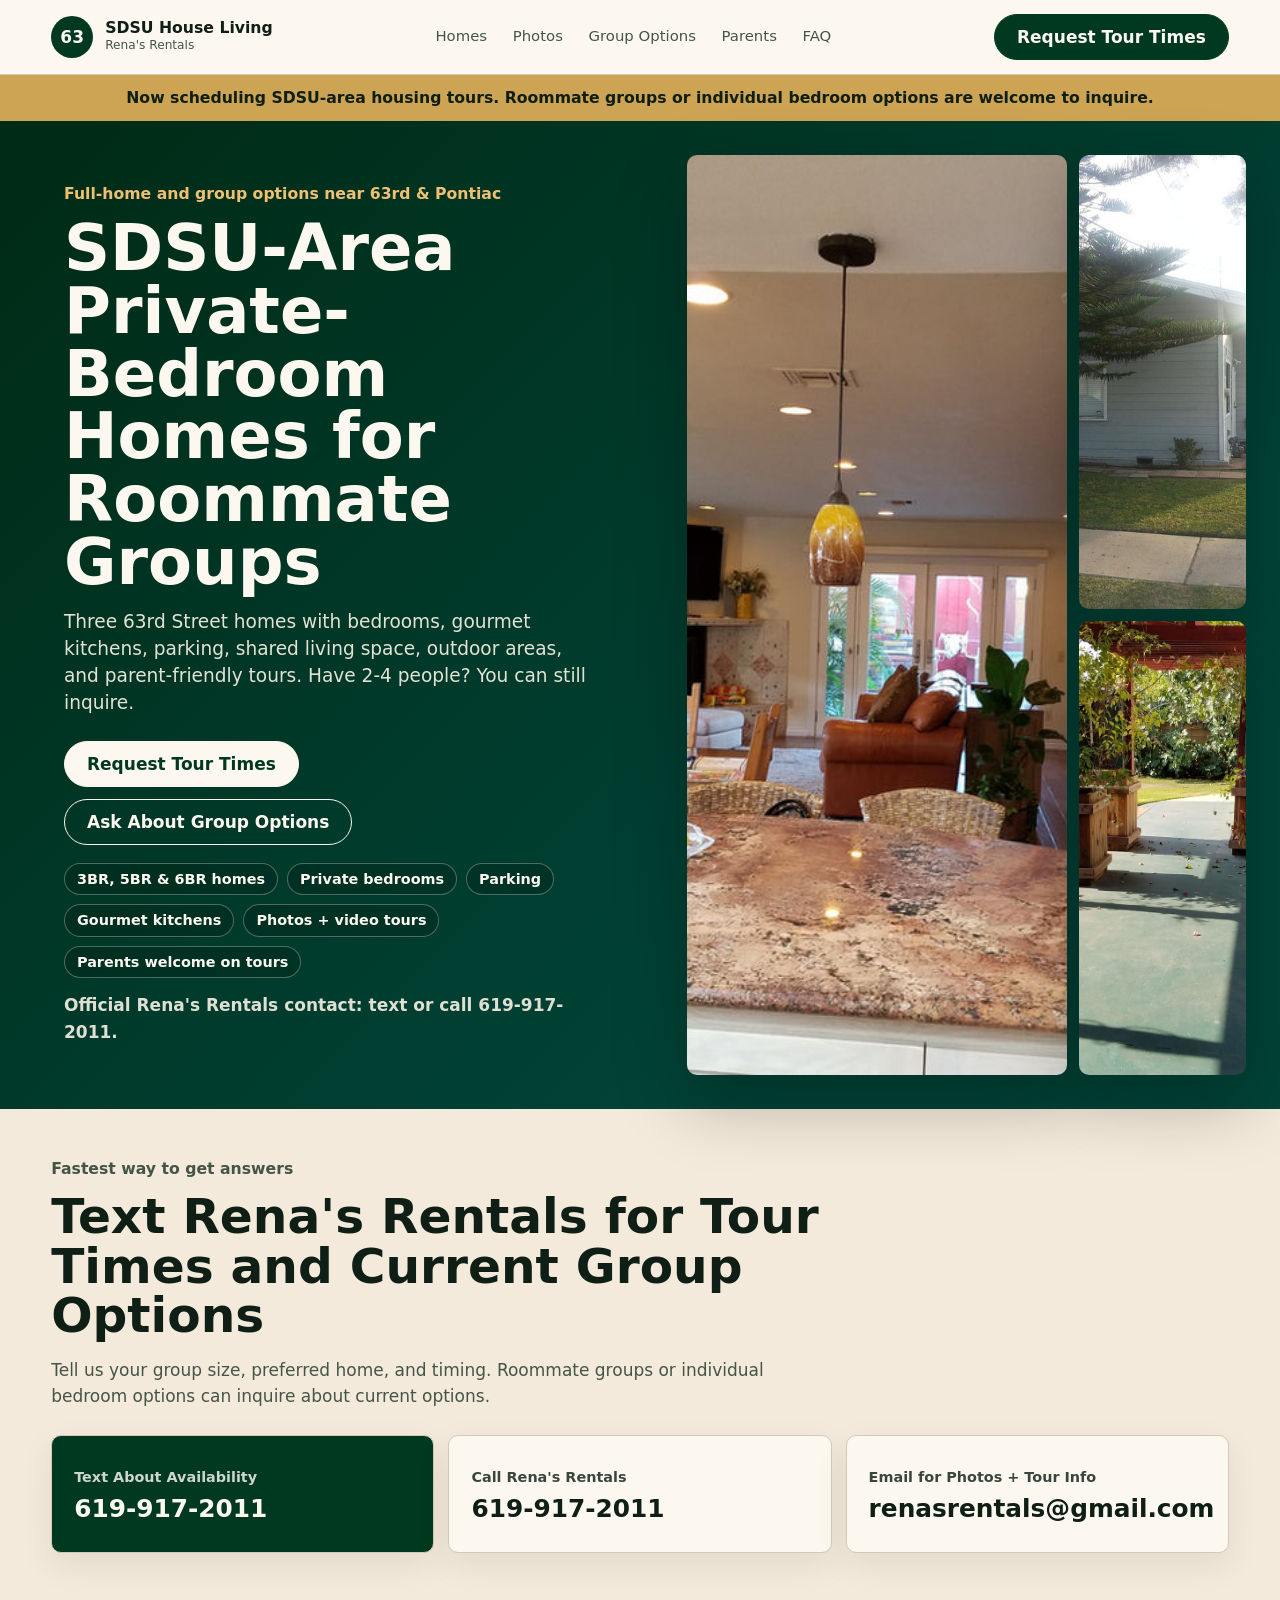
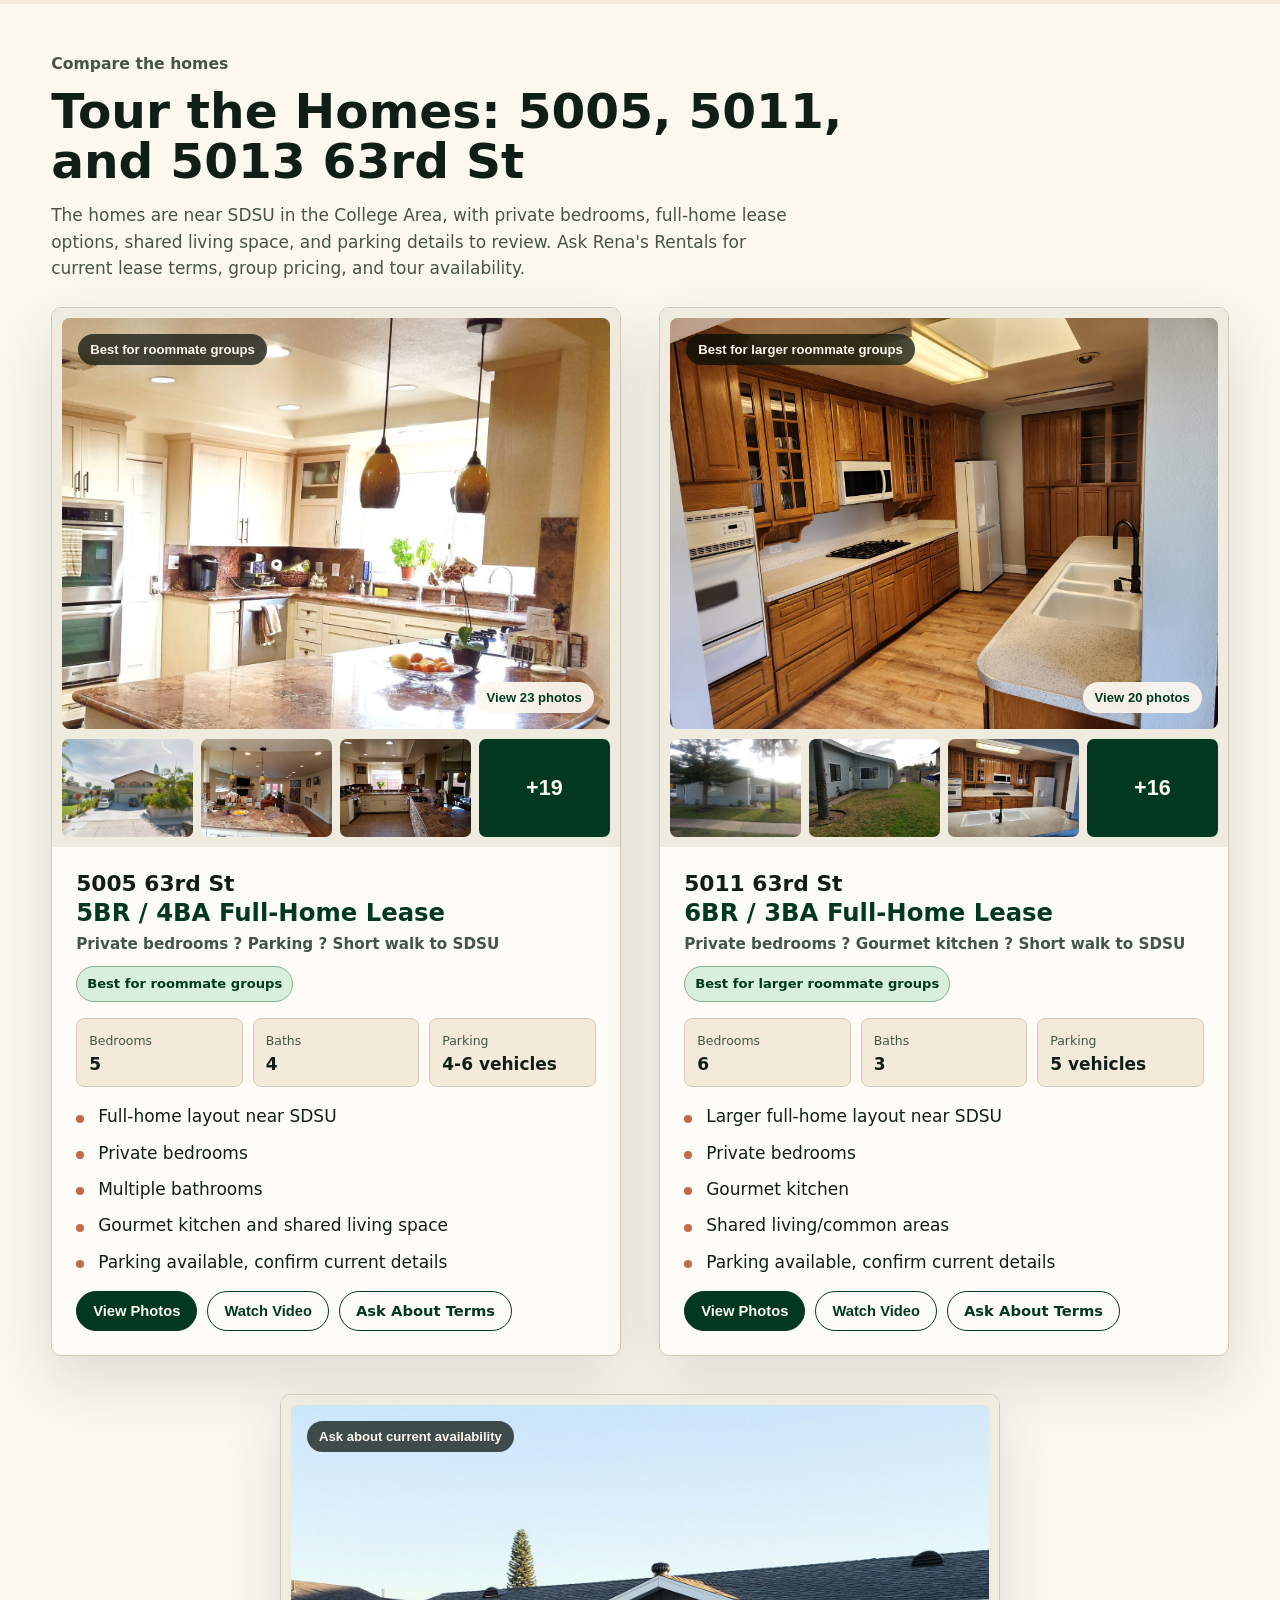
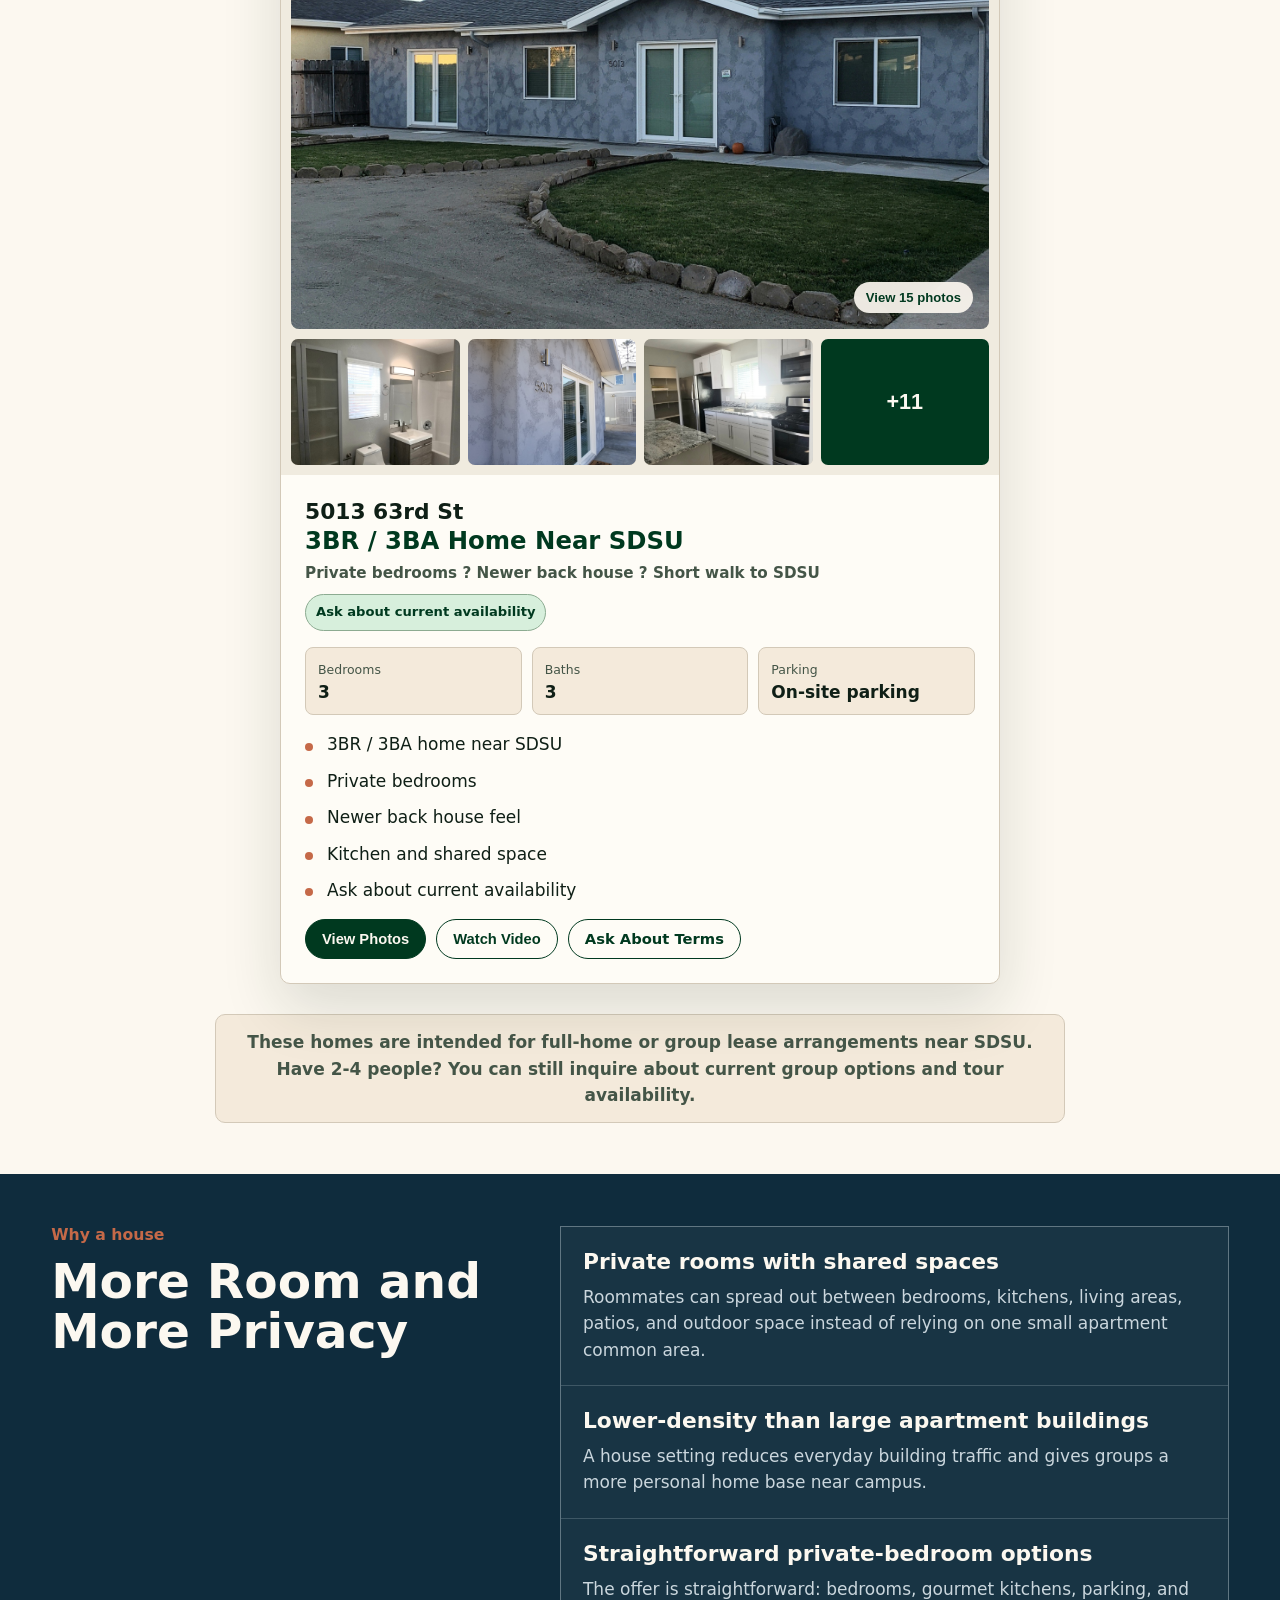
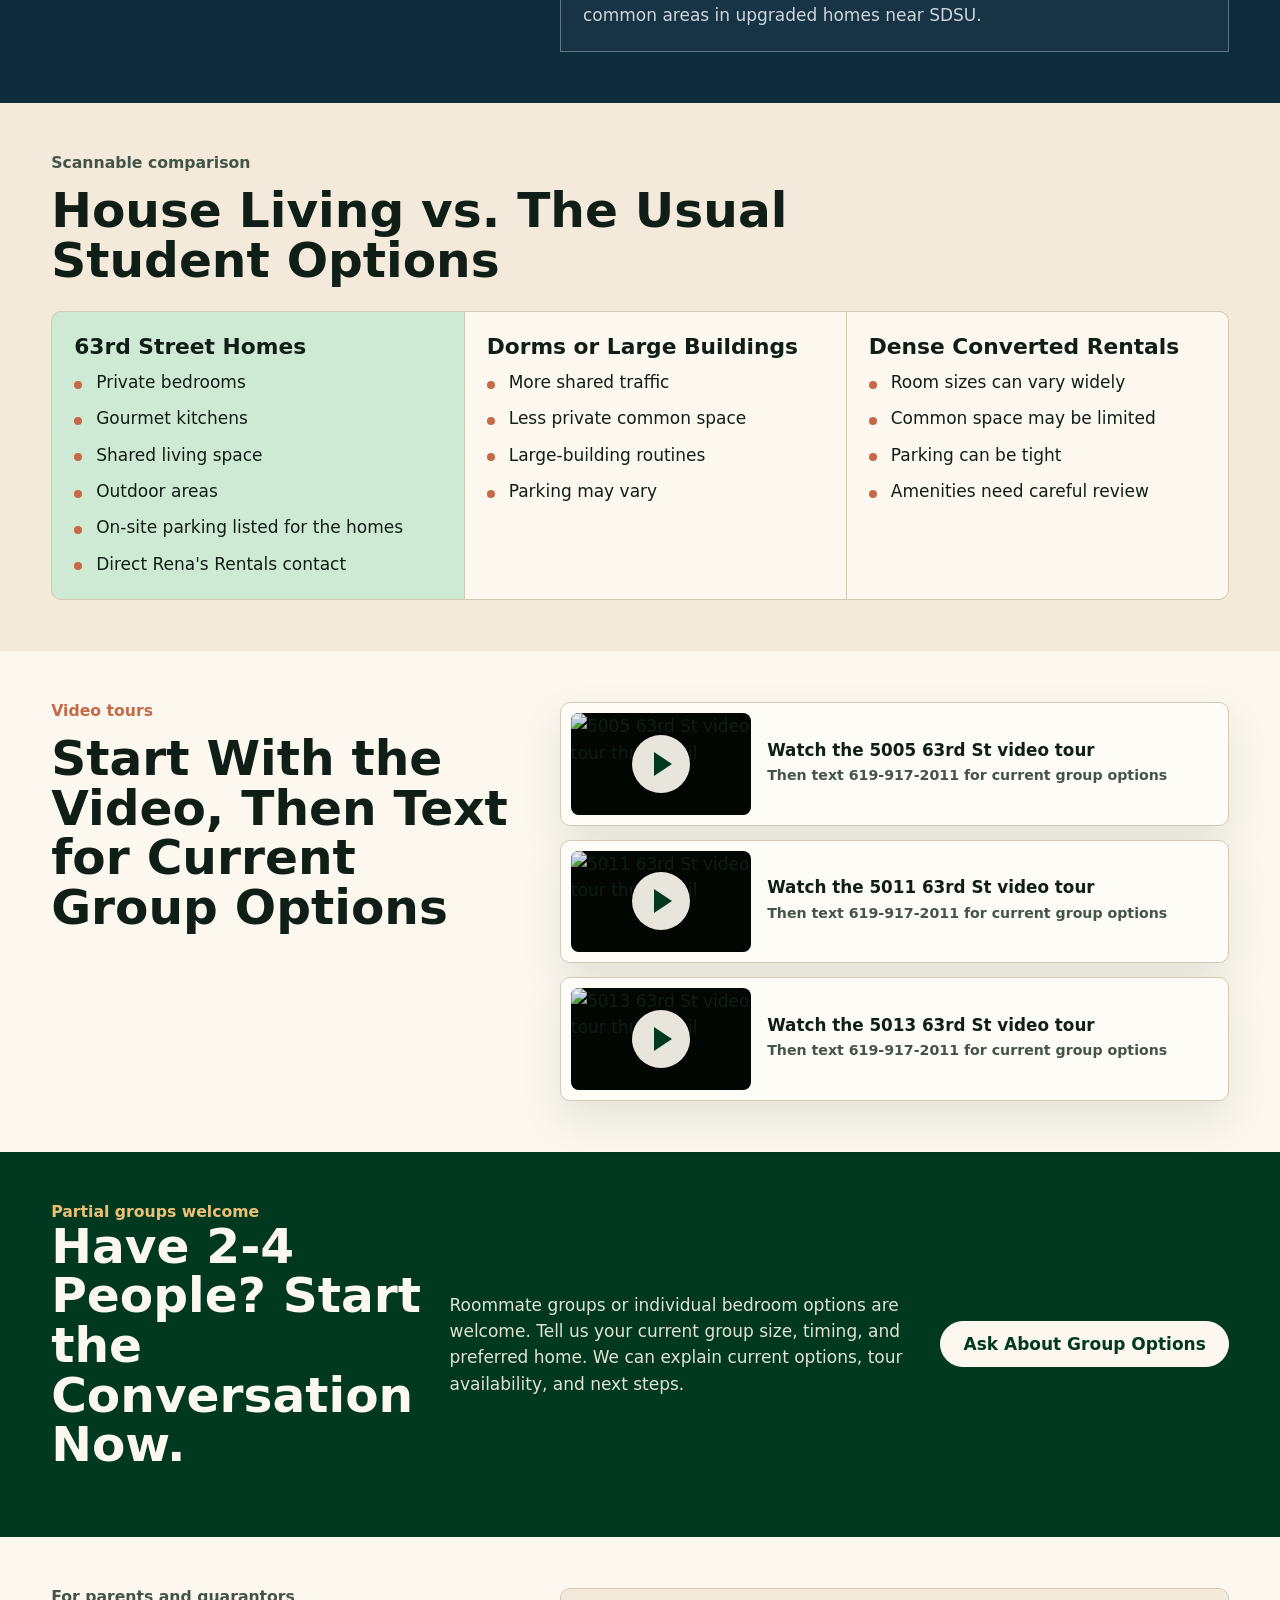
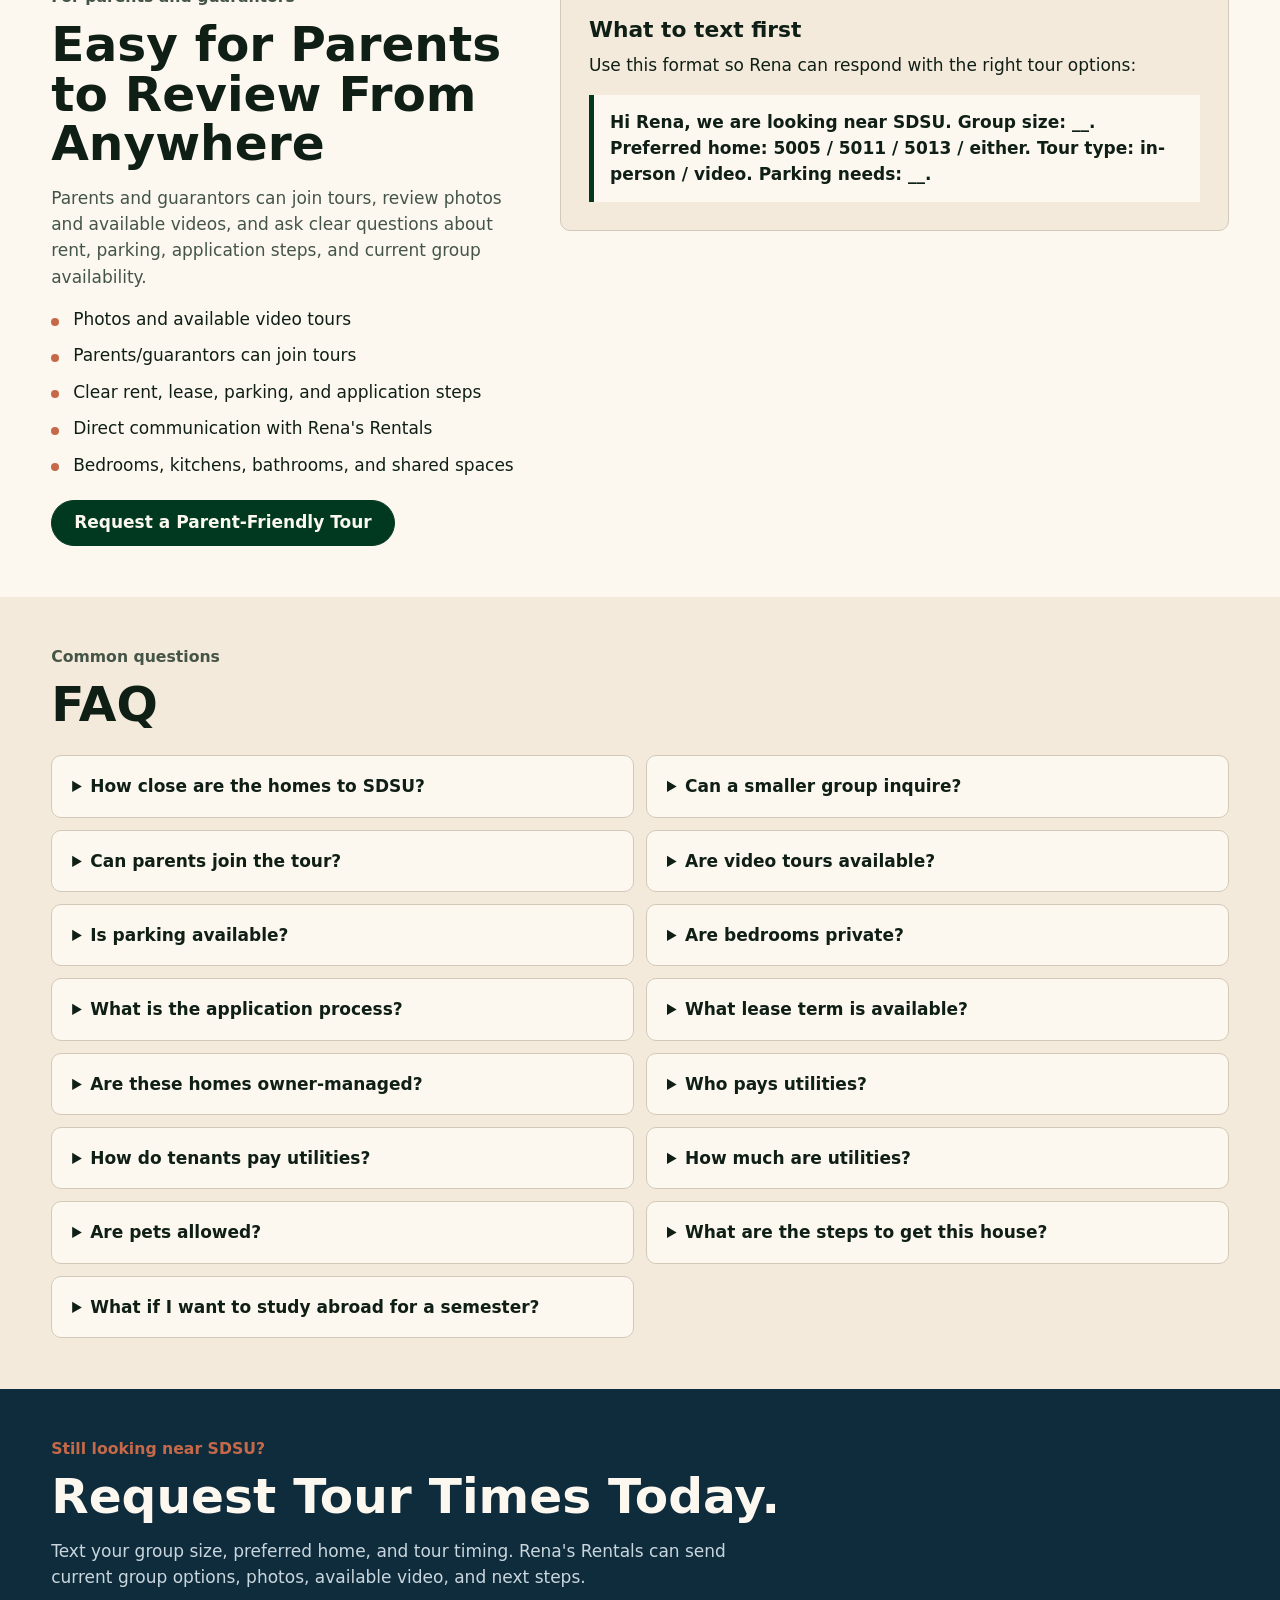
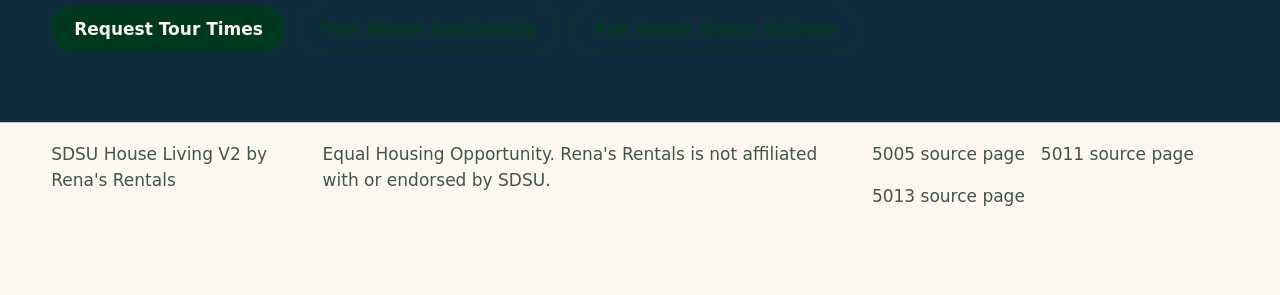
==== commit ffd39e8b: "Update rental landing page copy" ====
--- a/index.html
+++ b/index.html
@@ -6,7 +6,7 @@
     <title>SDSU House Living V2 | Group Homes Near SDSU</title>
     <meta
       name="description"
-      content="Private-bedroom SDSU-area homes on 63rd Street with group lease options, parking, full kitchens, shared living space, and parent-friendly tours."
+      content="Private-bedroom SDSU-area homes on 63rd Street with group lease options, parking, gourmet kitchens, shared living space, and parent-friendly tours."
     >
     <link rel="stylesheet" href="https://unpkg.com/photoswipe@5.4.4/dist/photoswipe.css">
     <link rel="stylesheet" href="styles-v2.css">
@@ -32,7 +32,7 @@
 
     <main id="top">
       <section class="urgency-strip" aria-label="Tour scheduling notice">
-        <p>Now scheduling SDSU-area housing tours. Full groups and smaller roommate groups are welcome to inquire.</p>
+        <p>Now scheduling SDSU-area housing tours. Roommate groups or individual bedroom options are welcome to inquire.</p>
       </section>
 
       <section class="hero" aria-labelledby="hero-title">
@@ -40,7 +40,7 @@
           <p class="eyebrow">Full-home and group options near 63rd & Pontiac</p>
           <h1 id="hero-title">SDSU-Area Private-Bedroom Homes for Roommate Groups</h1>
           <p class="hero-subhead">
-            Three 63rd Street homes with real bedrooms, full kitchens, parking, shared living
+            Three 63rd Street homes with bedrooms, gourmet kitchens, parking, shared living
             space, outdoor areas, and parent-friendly tours. Have 2-4 people? You can still inquire.
           </p>
           <div class="hero-actions" aria-label="Primary actions">
@@ -51,7 +51,7 @@
             <li>3BR, 5BR & 6BR homes</li>
             <li>Private bedrooms</li>
             <li>Parking</li>
-            <li>Full kitchens</li>
+            <li>Gourmet kitchens</li>
             <li>Photos + video tours</li>
             <li>Parents welcome on tours</li>
           </ul>
@@ -71,8 +71,7 @@
           <p class="eyebrow">Fastest way to get answers</p>
           <h2 id="tour-title">Text Rena's Rentals for Tour Times and Current Group Options</h2>
           <p>
-            Tell us your group size, preferred home, and timing. Full roommate groups and smaller
-            2-4 person groups can inquire about current options.
+            Tell us your group size, preferred home, and timing. Roommate groups or individual bedroom options can inquire about current options.
           </p>
         </div>
         <div class="contact-grid">
@@ -97,7 +96,7 @@
           <h2 id="homes-title">Tour the Homes: 5005, 5011, and 5013 63rd St</h2>
           <p>
             The homes are near SDSU in the College Area, with private bedrooms,
-            full-home lease options, shared living space, and parking details to confirm.
+            full-home lease options, shared living space, and parking details to review.
             Ask Rena's Rentals for current lease terms, group pricing, and tour availability.
           </p>
         </div>
@@ -111,12 +110,12 @@
       <section class="section proof-section" aria-labelledby="why-title">
         <div class="split">
           <div>
-            <p class="eyebrow">Why a real house</p>
-            <h2 id="why-title">More Room, More Privacy, Fewer Building-Scale Tradeoffs</h2>
+            <p class="eyebrow">Why a house</p>
+            <h2 id="why-title">More Room and More Privacy</h2>
           </div>
           <div class="proof-list">
             <article>
-              <h3>Private rooms with real shared spaces</h3>
+              <h3>Private rooms with shared spaces</h3>
               <p>Roommates can spread out between bedrooms, kitchens, living areas, patios, and outdoor space instead of relying on one small apartment common area.</p>
             </article>
             <article>
@@ -124,8 +123,8 @@
               <p>A house setting reduces everyday building traffic and gives groups a more personal home base near campus.</p>
             </article>
             <article>
-              <h3>Not a chopped-up micro-room pitch</h3>
-              <p>The offer is straightforward: real bedrooms, full kitchens, parking, and common areas in upgraded homes near SDSU.</p>
+              <h3>Straightforward private-bedroom options</h3>
+              <p>The offer is straightforward: bedrooms, gourmet kitchens, parking, and common areas in upgraded homes near SDSU.</p>
             </article>
           </div>
         </div>
@@ -141,7 +140,7 @@
             <h3>63rd Street Homes</h3>
             <ul>
               <li>Private bedrooms</li>
-              <li>Full kitchens</li>
+              <li>Gourmet kitchens</li>
               <li>Shared living space</li>
               <li>Outdoor areas</li>
               <li>On-site parking listed for the homes</li>
@@ -153,7 +152,7 @@
             <ul>
               <li>More shared traffic</li>
               <li>Less private common space</li>
-              <li>Building-scale routines</li>
+              <li>Large-building routines</li>
               <li>Parking may vary</li>
             </ul>
           </article>
@@ -183,7 +182,7 @@
           <h2 id="groups-title">Have 2-4 People? Start the Conversation Now.</h2>
         </div>
         <p>
-          You do not need to have a full group before reaching out. Tell us your current group size,
+          Roommate groups or individual bedroom options are welcome. Tell us your current group size,
           timing, and preferred home. We can explain current options, tour availability, and next steps.
         </p>
         <a class="button" data-cta="smaller_group_inquiry" href="#tour">Ask About Group Options</a>
@@ -194,7 +193,7 @@
           <p class="eyebrow">For parents and guarantors</p>
           <h2 id="parents-title">Easy for Parents to Review From Anywhere</h2>
           <p>
-            Parents and guarantors can join tours, review real photos and available videos, and ask clear
+            Parents and guarantors can join tours, review photos and available videos, and ask clear
             questions about rent, parking, application steps, and current group availability.
           </p>
           <ul class="check-list">
@@ -202,7 +201,7 @@
             <li>Parents/guarantors can join tours</li>
             <li>Clear rent, lease, parking, and application steps</li>
             <li>Direct communication with Rena's Rentals</li>
-            <li>Real bedrooms, kitchens, bathrooms, and shared spaces</li>
+            <li>Bedrooms, kitchens, bathrooms, and shared spaces</li>
           </ul>
           <a class="button" data-cta="parent_tour" href="mailto:renasrentals@gmail.com?subject=Parent-friendly%2063rd%20Street%20tour%20request">Request a Parent-Friendly Tour</a>
         </div>
--- a/styles-v2.css
+++ b/styles-v2.css
@@ -405,6 +405,10 @@
 .property-hero-photo {
   aspect-ratio: 4 / 3;
   border-radius: 8px;
+}
+
+.cms-static-photo {
+  cursor: default;
 }
 
 .property-hero-photo img,
